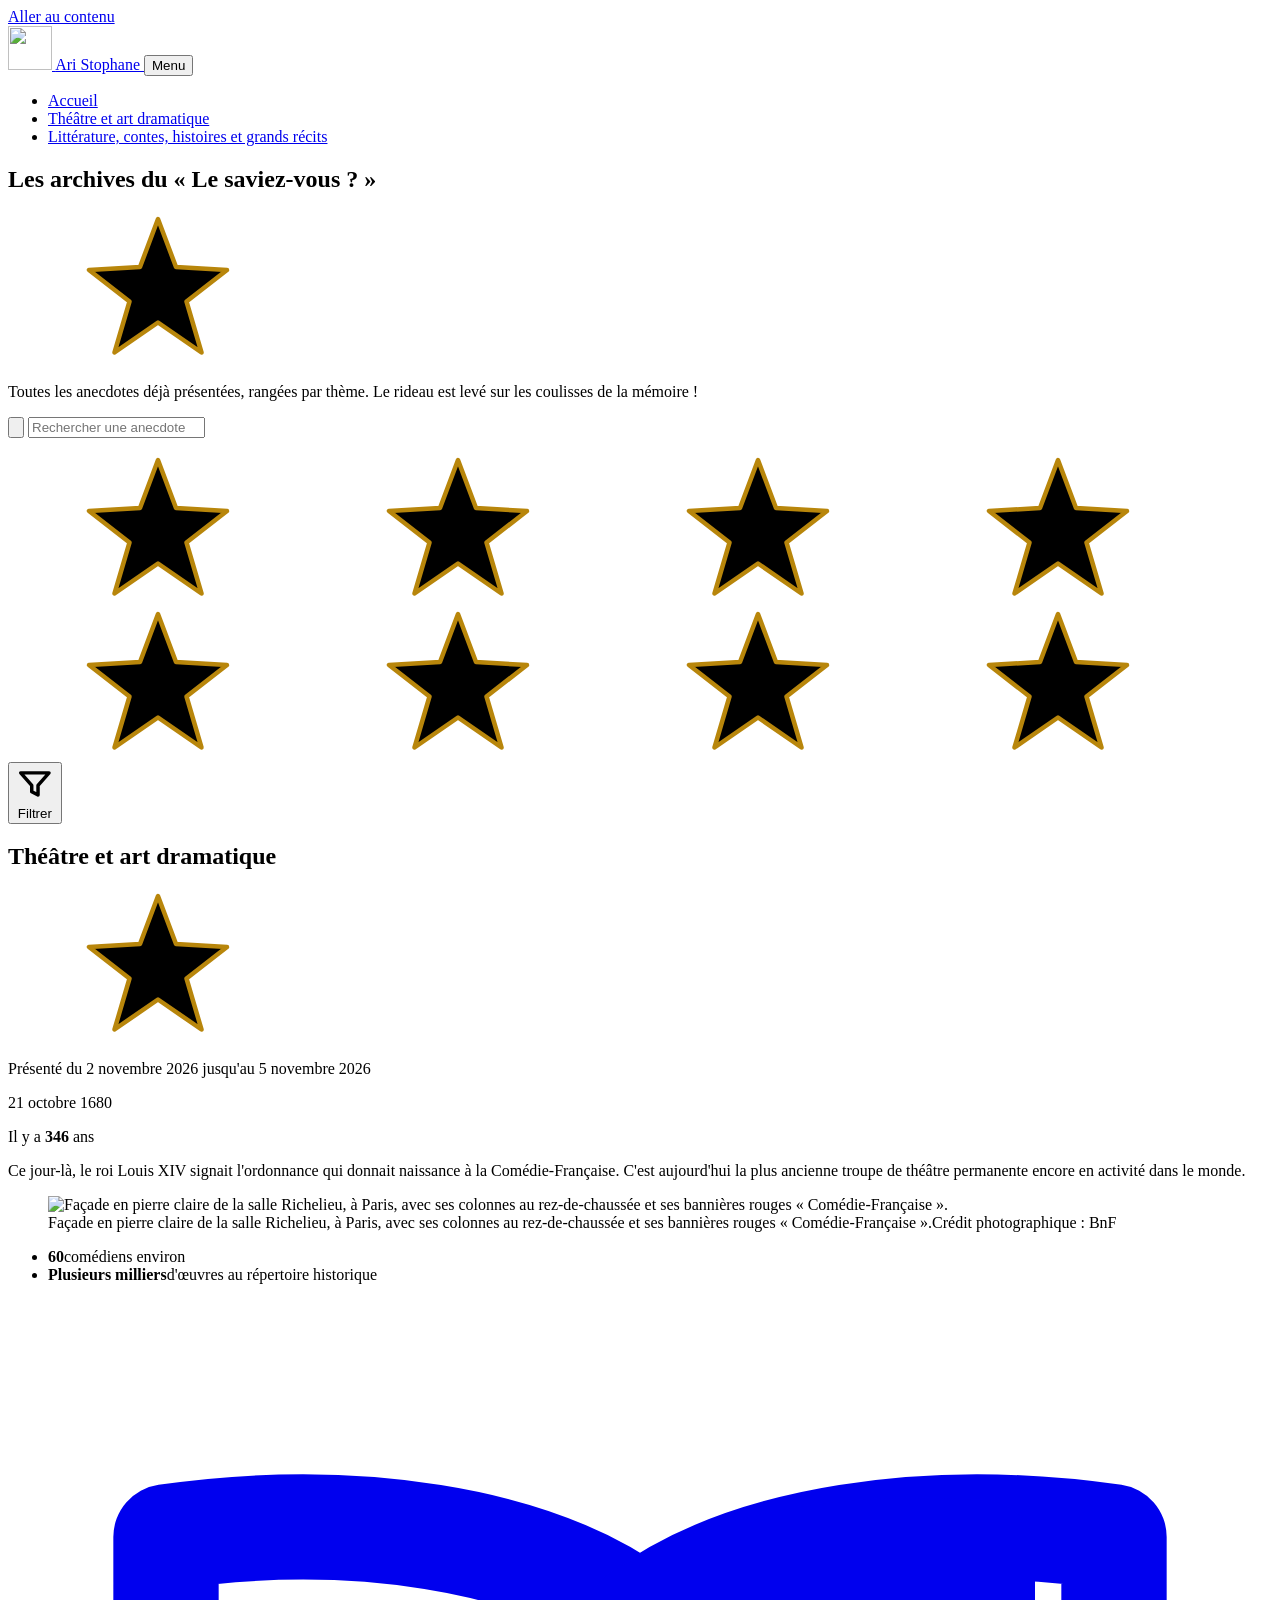
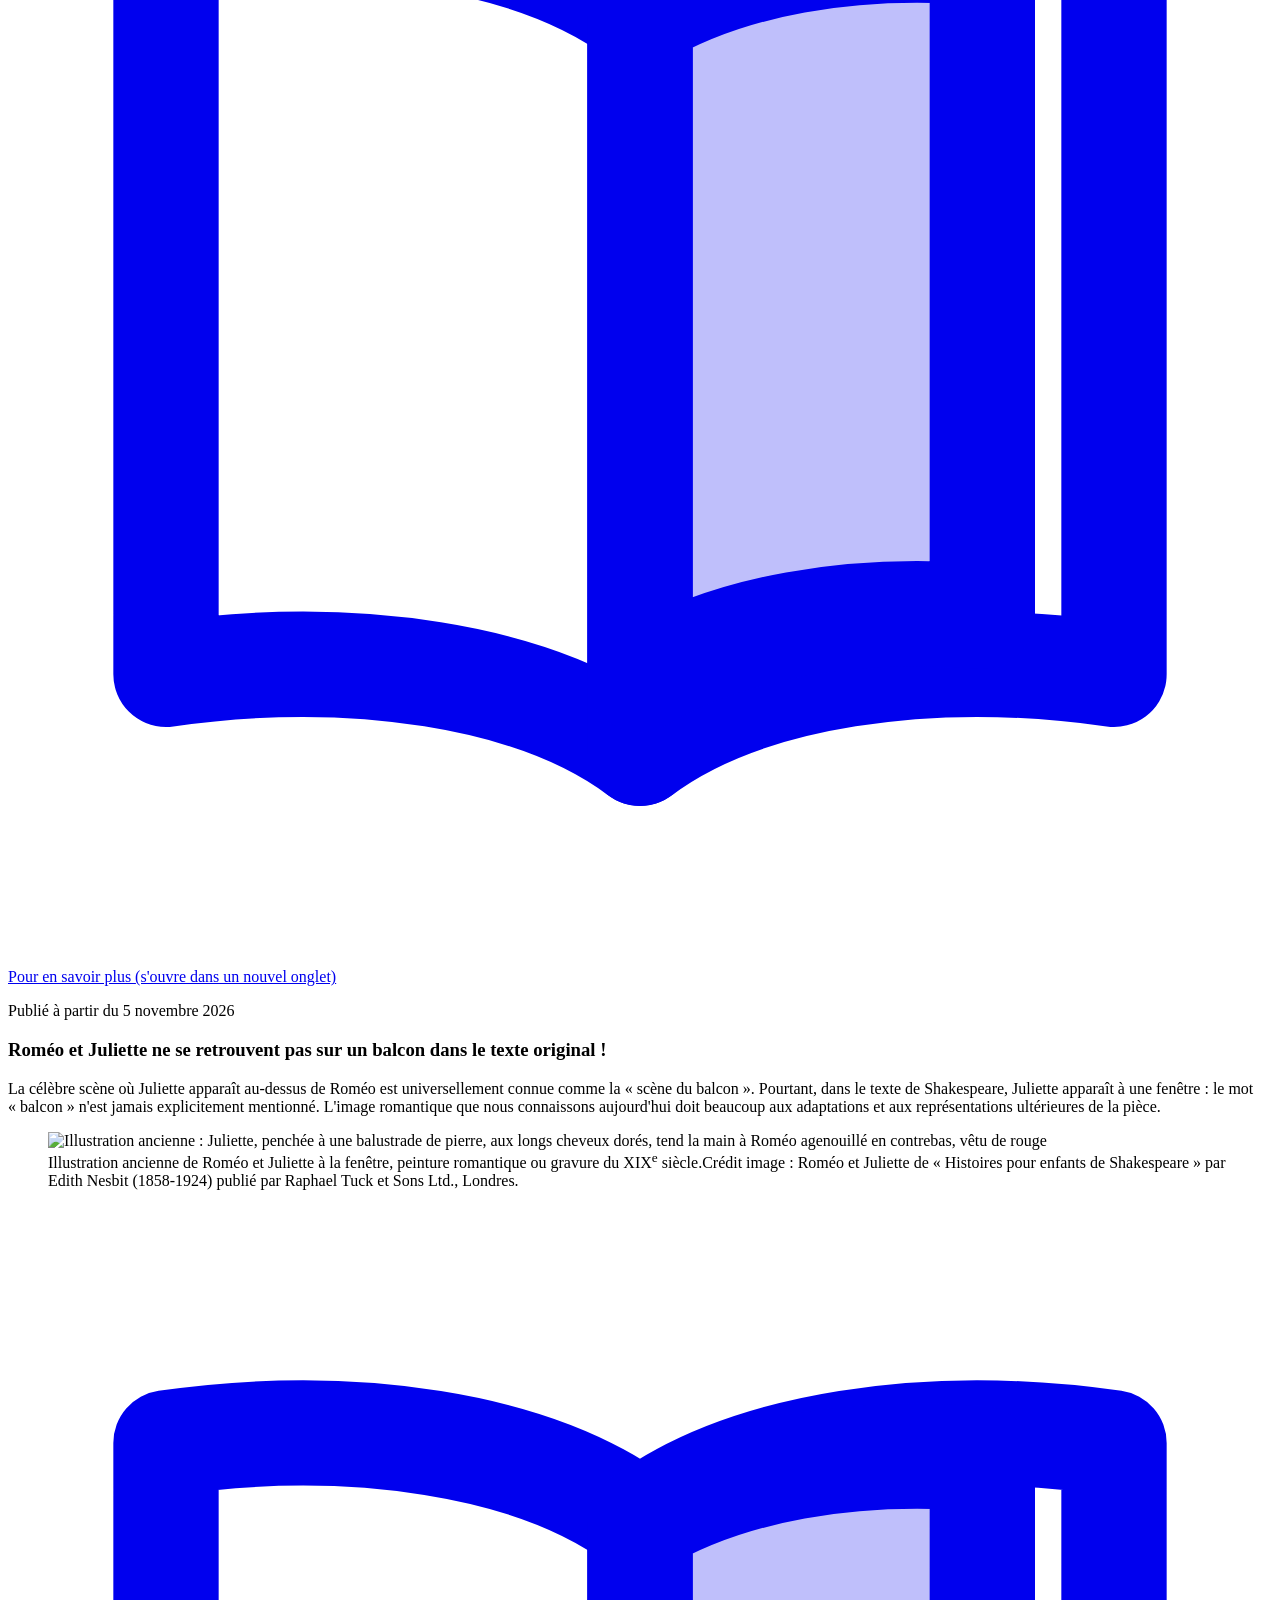
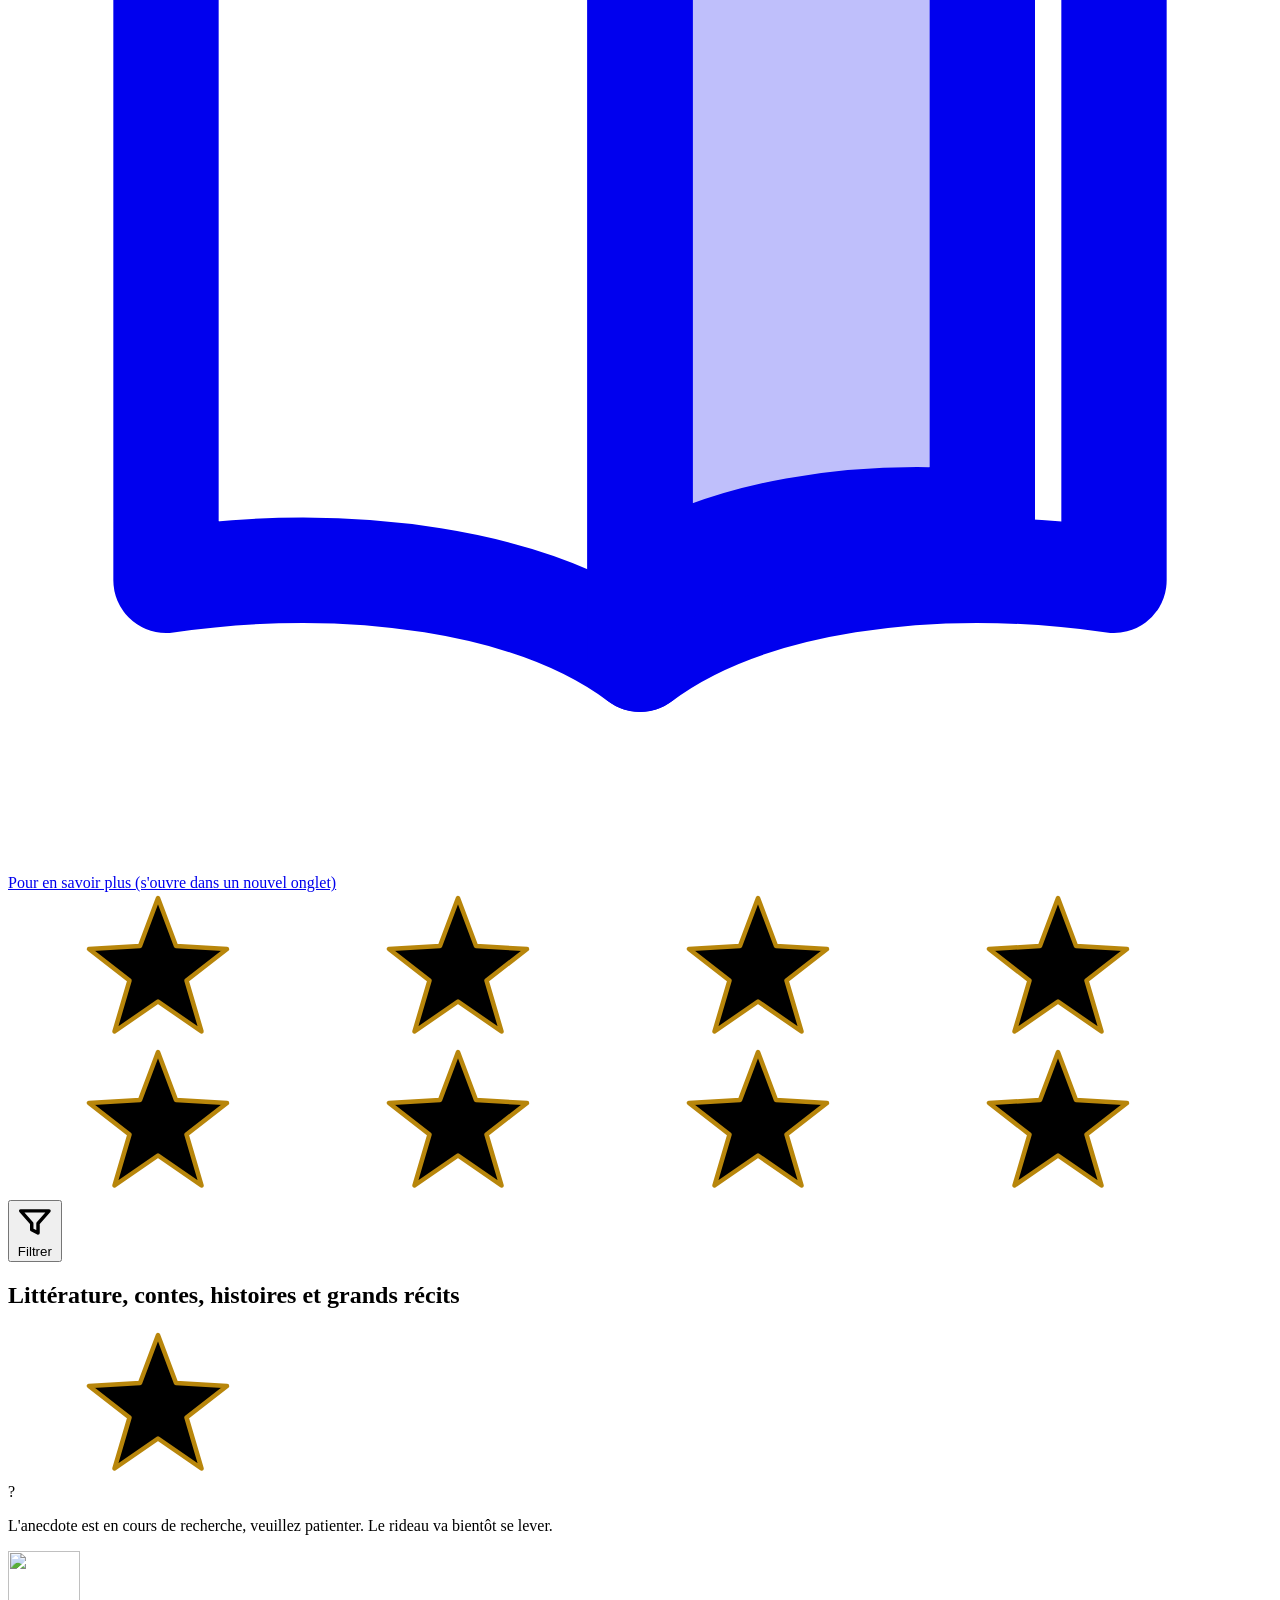
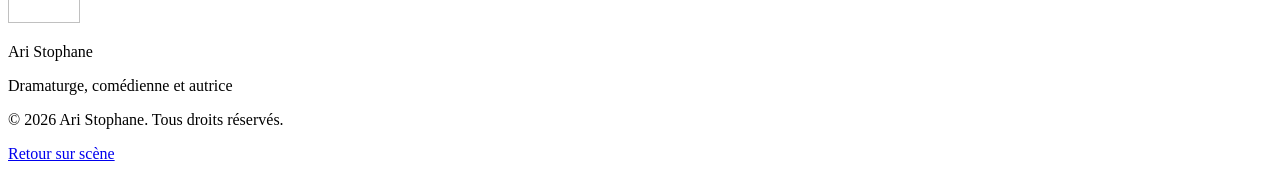
==== archive.html @ 0faa9185 "Add files via upload" ====
<!DOCTYPE html>
<html lang="fr">
<head>
  <meta charset="utf-8">
  <meta name="viewport" content="width=device-width, initial-scale=1">
  <title>Archives du « Le saviez-vous ? » · Ari Stophane</title>
  <meta name="description" content="Les archives du « Le saviez-vous ? » d'Ari Stophane : toutes les anecdotes déjà présentées sur le théâtre, l'art dramatique et la littérature.">
  <meta name="theme-color" content="#1a0a25">
  <link rel="icon" type="image/png" href="images/favicon.png">
  <link rel="preconnect" href="https://fonts.googleapis.com">
  <link rel="preconnect" href="https://fonts.gstatic.com" crossorigin>
  <link href="https://fonts.googleapis.com/css2?family=Lora:ital,wght@0,400;0,600;0,700;1,400&family=Rye&family=Alex+Brush&display=swap" rel="stylesheet">
  <link rel="stylesheet" href="style.css?v=20">
  <script src="script.js?v=20" defer></script>
  <script src="archive.js?v=20" defer></script>
  
</head>
<body class="page-archive">

  <!-- Icônes réutilisables : masques de théâtre, étoile, ampoule -->
  <svg width="0" height="0" style="position:absolute" aria-hidden="true" focusable="false">
    <symbol id="m-comedie" viewBox="0 0 100 120">
      <path d="M8 14 Q50 -2 92 14 Q98 62 76 92 Q62 112 50 114 Q38 112 24 92 Q2 62 8 14Z" fill="currentColor" stroke="var(--contour, #2b1236)" stroke-width="4" stroke-linejoin="round"/>
      <path d="M21 44 Q33 30 45 44" fill="none" stroke="var(--trait, #fff)" stroke-width="6" stroke-linecap="round"/>
      <path d="M55 44 Q67 30 79 44" fill="none" stroke="var(--trait, #fff)" stroke-width="6" stroke-linecap="round"/>
      <path d="M22 68 Q50 106 78 68 Q50 76 22 68Z" fill="var(--trait, #fff)" stroke="var(--contour, #2b1236)" stroke-width="2.5" stroke-linejoin="round"/>
    </symbol>
    <symbol id="m-tragedie" viewBox="0 0 100 120">
      <path d="M8 14 Q50 -2 92 14 Q98 62 76 92 Q62 112 50 114 Q38 112 24 92 Q2 62 8 14Z" fill="currentColor" stroke="var(--contour, #2b1236)" stroke-width="4" stroke-linejoin="round"/>
      <path d="M20 47 L45 36" fill="none" stroke="var(--trait, #fff)" stroke-width="6" stroke-linecap="round"/>
      <path d="M55 36 L80 47" fill="none" stroke="var(--trait, #fff)" stroke-width="6" stroke-linecap="round"/>
      <circle cx="35" cy="52" r="4.5" fill="var(--trait, #fff)"/>
      <circle cx="65" cy="52" r="4.5" fill="var(--trait, #fff)"/>
      <path d="M28 94 Q50 66 72 94" fill="none" stroke="var(--trait, #fff)" stroke-width="6" stroke-linecap="round"/>
    </symbol>
    <symbol id="etoile" viewBox="0 0 100 100">
      <path d="M50 4 L62 36 L96 38 L69 59 L79 93 L50 73 L21 93 L31 59 L4 38 L38 36Z" fill="currentColor" stroke="#b8860b" stroke-width="3" stroke-linejoin="round"/>
    </symbol>
  </svg>

  <a class="lien-evitement" href="#archive-haut">Aller au contenu</a>

  <!-- ============ NAVIGATION ============ -->
  <header class="nav" id="haut">
    <a class="marque" href="index.html" aria-label="Ari Stophane, retour à l'accueil">
      <img src="images/logo-144.webp" width="44" height="44" alt="">
      <span>Ari Stophane</span>
    </a>
    <button class="menu-bouton" type="button" aria-expanded="false" aria-controls="menu">Menu</button>
    <nav id="menu" aria-label="Navigation principale">
      <ul>
        <li style="--i:0"><a href="index.html">Accueil</a></li>
        <li style="--i:1"><a href="#theatre">Théâtre et art dramatique</a></li>
        <li style="--i:2"><a href="#litterature">Littérature, contes, histoires et grands récits</a></li>
      </ul>
    </nav>
  </header>

  <main>
    <section class="acte acte-jeux-haut" id="archive-haut" aria-labelledby="t-archive">
      <div class="acte-contenu">
        <h1 class="titre-acte" id="t-archive">Les archives du «&nbsp;Le saviez-vous&nbsp;?&nbsp;»</h1>
        <div class="filet" aria-hidden="true"><svg><use href="#etoile"/></svg></div>
        <p class="sous-titre-acte">Toutes les anecdotes déjà présentées, rangées par thème. Le rideau est levé sur les coulisses de la mémoire !</p>
        <form class="archive-recherche" role="search">
          <button class="recherche-bouton" type="submit" aria-label="Lancer la recherche"><svg class="recherche-loupe" viewBox="0 0 24 24" fill="none" stroke="currentColor" stroke-width="2.4" stroke-linecap="round" aria-hidden="true"><circle cx="10.5" cy="10.5" r="6.5"/><path d="M15.5 15.5L21 21"/></svg></button>
          <input id="recherche" type="search" aria-label="Rechercher une anecdote par mots-clés" placeholder="Rechercher une anecdote (ex. : Shakespeare, Louis XIV…)" autocomplete="off" enterkeyhint="search">
        </form>
        <div class="archive-retour-zone" hidden><button class="archive-retour" id="archive-retour" type="button" hidden><svg viewBox="0 0 24 24" fill="none" stroke="currentColor" stroke-width="2.6" stroke-linecap="round" stroke-linejoin="round" aria-hidden="true"><path d="M10 5l-7 7 7 7M3 12h18"/></svg> Retour</button></div>
        <p class="archive-compte" id="archive-compte" aria-live="polite"></p>
      </div>
    </section>
    <section data-filtrable="filtre-theatre" class="acte acte-avis-neuf avis-saviez" id="theatre" aria-labelledby="t-theatre">
      <div class="avis-neuf-faisceaux" aria-hidden="true"><span></span><span></span></div>
      <div class="avis-neuf-pluie" aria-hidden="true"><svg style="--x:35%;--d:2.3s;--t:7.0s;--s:27px"><use href="#etoile"/></svg><svg style="--x:17%;--d:2.0s;--t:9.8s;--s:23px"><use href="#etoile"/></svg><svg style="--x:33%;--d:1.0s;--t:8.5s;--s:22px"><use href="#etoile"/></svg><svg style="--x:3%;--d:6.0s;--t:6.1s;--s:21px"><use href="#etoile"/></svg><svg style="--x:25%;--d:5.5s;--t:6.8s;--s:27px"><use href="#etoile"/></svg><svg style="--x:52%;--d:1.3s;--t:7.3s;--s:15px"><use href="#etoile"/></svg><svg style="--x:73%;--d:5.5s;--t:8.1s;--s:17px"><use href="#etoile"/></svg><svg style="--x:31%;--d:1.3s;--t:6.3s;--s:17px"><use href="#etoile"/></svg></div>
      <div class="acte-contenu avis-neuf-contenu saviez-scene" data-apparait>
        <button class="filtre-ouvrir" type="button" data-ouvre="filtre-theatre" aria-haspopup="dialog"><svg class="icone-bouton icone-filtre" viewBox="0 0 24 24" fill="none" stroke="currentColor" stroke-width="2.2" stroke-linecap="round" stroke-linejoin="round" aria-hidden="true"><path d="M3 5h18l-7 8v6l-4-2v-4z"/></svg> Filtrer <span class="filtre-compte" hidden></span></button>
        <h2 class="titre-acte" id="t-theatre">Théâtre et art dramatique</h2>
        <div class="filet" aria-hidden="true"><svg><use href="#etoile"/></svg></div>
        <div class="saviez-rideau" data-anecdote data-type="theatre" data-categorie="comedie-francaise" data-debut="2026-11-02" data-fin="2026-11-05" data-mots="comédie-française louis xiv ordonnance 1680 troupe permanente salle richelieu histoire fondation comédiens répertoire paris">
          <div class="saviez-pan saviez-pan-g" aria-hidden="true"></div>
          <div class="saviez-pan saviez-pan-d" aria-hidden="true"></div>
          <article class="saviez-carte">
            <p class="saviez-mention">Présenté du 2 novembre 2026 jusqu'au 5 novembre 2026</p>
            <p class="saviez-date">21 octobre 1680</p>
            <p class="saviez-compteur">Il y a <strong data-annees-depuis="1680-10-21">346</strong> ans</p>
            <p>Ce jour-là, le roi Louis XIV signait l'ordonnance qui donnait naissance à la Comédie-Française. C'est aujourd'hui la plus ancienne troupe de théâtre permanente encore en activité dans le monde.</p>
            <figure class="saviez-photo">
              <div class="saviez-photo-cadre"><img loading="lazy" decoding="async" src="images/salle-richelieu.webp" width="720" height="720" alt="Façade en pierre claire de la salle Richelieu, à Paris, avec ses colonnes au rez-de-chaussée et ses bannières rouges «&nbsp;Comédie-Française&nbsp;»."></div>
              <figcaption><span class="saviez-legende">Façade en pierre claire de la salle Richelieu, à Paris, avec ses colonnes au rez-de-chaussée et ses bannières rouges «&nbsp;Comédie-Française&nbsp;».</span><span class="saviez-credit">Crédit photographique&nbsp;: BnF</span></figcaption>
            </figure>
            <ul class="saviez-chiffres">
              <li><strong data-compte="60">60</strong><span>comédiens environ</span></li>
              <li><strong>Plusieurs milliers</strong><span>d'œuvres au répertoire historique</span></li>
            </ul>
          
            <div class="saviez-pied"><a class="bouton bouton-encre" href="https://www.comedie-francaise.fr/histoire-de-la-comedie-francaise/" target="_blank" rel="noopener noreferrer"><svg class="icone-bouton icone-livre" viewBox="0 0 24 24" fill="none" stroke="currentColor" stroke-width="2" stroke-linecap="round" stroke-linejoin="round" aria-hidden="true"><path d="M12 6C10 4.5 6.5 4 3 4.5v14c3.5-.5 7 0 9 1.5 2-1.5 5.5-2 9-1.5v-14C17.5 4 14 4.5 12 6z"/><path d="M12 6v14"/><path class="feuille" d="M12 6c1.7-1 4-1.4 6.5-1.2v12.6c-2.5-.2-4.8.2-6.5 1.2z" fill="currentColor" fill-opacity=".25"/></svg> Pour en savoir plus <span class="sr-only">(s'ouvre dans un nouvel onglet)</span></a></div>
          </article>
        </div>
        <div class="saviez-rideau" data-anecdote data-type="art-dramatique" data-categorie="shakespeare" data-debut="2026-11-05" data-fin="" data-mots="shakespeare roméo juliette balcon fenêtre scène du balcon tragédie amour vérone adaptations edith nesbit">
          <div class="saviez-pan saviez-pan-g" aria-hidden="true"></div>
          <div class="saviez-pan saviez-pan-d" aria-hidden="true"></div>
          <article class="saviez-carte">
            <p class="saviez-mention">Publié à partir du 5 novembre 2026</p>
            <h3 class="saviez-sujet">Roméo et Juliette ne se retrouvent pas sur un balcon dans le texte original&nbsp;!</h3>
            <p>La célèbre scène où Juliette apparaît au-dessus de Roméo est universellement connue comme la «&nbsp;scène du balcon&nbsp;». Pourtant, dans le texte de Shakespeare, Juliette apparaît à une fenêtre : le mot «&nbsp;balcon&nbsp;» n'est jamais explicitement mentionné. L'image romantique que nous connaissons aujourd'hui doit beaucoup aux adaptations et aux représentations ultérieures de la pièce.</p>
            <figure class="saviez-photo saviez-photo-portrait">
              <div class="saviez-photo-cadre"><img loading="lazy" decoding="async" src="images/romeo-juliette.webp" width="640" height="916" alt="Illustration ancienne : Juliette, penchée à une balustrade de pierre, aux longs cheveux dorés, tend la main à Roméo agenouillé en contrebas, vêtu de rouge"></div>
              <figcaption><span class="saviez-legende">Illustration ancienne de Roméo et Juliette à la fenêtre, peinture romantique ou gravure du XIX<sup>e</sup> siècle.</span><span class="saviez-credit">Crédit image&nbsp;: Roméo et Juliette de «&nbsp;Histoires pour enfants de Shakespeare&nbsp;» par Edith Nesbit (1858-1924) publié par Raphael Tuck et Sons Ltd., Londres.</span></figcaption>
            </figure>
            <div class="saviez-pied"><a class="bouton bouton-encre" href="https://www.folger.edu/blogs/shakespeare-and-beyond/quiz-order-it-juliet-whats-in-a-name-speech/" target="_blank" rel="noopener noreferrer"><svg class="icone-bouton icone-livre" viewBox="0 0 24 24" fill="none" stroke="currentColor" stroke-width="2" stroke-linecap="round" stroke-linejoin="round" aria-hidden="true"><path d="M12 6C10 4.5 6.5 4 3 4.5v14c3.5-.5 7 0 9 1.5 2-1.5 5.5-2 9-1.5v-14C17.5 4 14 4.5 12 6z"/><path d="M12 6v14"/><path class="feuille" d="M12 6c1.7-1 4-1.4 6.5-1.2v12.6c-2.5-.2-4.8.2-6.5 1.2z" fill="currentColor" fill-opacity=".25"/></svg> Pour en savoir plus <span class="sr-only">(s'ouvre dans un nouvel onglet)</span></a></div>
          </article>
        </div>
        <p class="archive-vide" hidden role="status"></p>
      </div>
    </section>

    <section data-filtrable="filtre-litterature" class="acte acte-avis-neuf avis-saviez" id="litterature" aria-labelledby="t-litterature">
      <div class="avis-neuf-faisceaux" aria-hidden="true"><span></span><span></span></div>
      <div class="avis-neuf-pluie" aria-hidden="true"><svg style="--x:92%;--d:3.9s;--t:7.8s;--s:25px"><use href="#etoile"/></svg><svg style="--x:71%;--d:0.5s;--t:9.4s;--s:25px"><use href="#etoile"/></svg><svg style="--x:30%;--d:5.2s;--t:9.4s;--s:15px"><use href="#etoile"/></svg><svg style="--x:76%;--d:3.2s;--t:6.3s;--s:26px"><use href="#etoile"/></svg><svg style="--x:71%;--d:6.8s;--t:7.1s;--s:24px"><use href="#etoile"/></svg><svg style="--x:73%;--d:6.8s;--t:7.4s;--s:22px"><use href="#etoile"/></svg><svg style="--x:10%;--d:5.8s;--t:9.1s;--s:20px"><use href="#etoile"/></svg><svg style="--x:77%;--d:6.6s;--t:8.1s;--s:17px"><use href="#etoile"/></svg></div>
      <div class="acte-contenu avis-neuf-contenu saviez-scene" data-apparait>
        <button class="filtre-ouvrir" type="button" data-ouvre="filtre-litterature" aria-haspopup="dialog"><svg class="icone-bouton icone-filtre" viewBox="0 0 24 24" fill="none" stroke="currentColor" stroke-width="2.2" stroke-linecap="round" stroke-linejoin="round" aria-hidden="true"><path d="M3 5h18l-7 8v6l-4-2v-4z"/></svg> Filtrer <span class="filtre-compte" hidden></span></button>
        <h2 class="titre-acte" id="t-litterature">Littérature, contes, histoires et grands récits</h2>
        <div class="filet" aria-hidden="true"><svg><use href="#etoile"/></svg></div>
        <div class="saviez-rideau" data-attente>
          <div class="saviez-pan saviez-pan-g" aria-hidden="true"></div>
          <div class="saviez-pan saviez-pan-d" aria-hidden="true"></div>
          <article class="saviez-carte attente-carte">
            <span class="saviez-ampoule" aria-hidden="true">?</span>
            <p class="attente-texte">L'anecdote est en cours de recherche, veuillez patienter. Le rideau va bientôt se lever.</p>
            <p class="attente-points" aria-hidden="true"><span></span><span></span><span></span></p>
          </article>
        </div>
        <p class="archive-vide" hidden role="status"></p>
      </div>
    </section>

  </main>

  <dialog class="filtre-dialog" id="filtre-theatre" aria-labelledby="t-filtre-theatre">
    <div class="lecteur-tete">
      <div><p class="lecteur-meta">Filtrer les anecdotes</p><h3 id="t-filtre-theatre" class="lecteur-titre">Théâtre et art dramatique</h3></div>
      <button class="lecteur-fermer" type="button" data-fermer aria-label="Fermer les filtres"><svg viewBox="0 0 24 24" aria-hidden="true"><path d="M5 5 L19 19 M19 5 L5 19" stroke="currentColor" stroke-width="3" stroke-linecap="round"/></svg></button>
    </div>
    <div class="lecteur-corps filtre-corps">
      <fieldset class="filtre-groupe"><legend>Type</legend><div class="filtre-puces"><label class="filtre-puce"><input type="checkbox" name="type" value="theatre"><span>Théâtre</span></label><label class="filtre-puce"><input type="checkbox" name="type" value="art-dramatique"><span>Art dramatique</span></label></div></fieldset>
      <fieldset class="filtre-groupe"><legend>Date de publication</legend>
        <div class="filtre-dates">
          <label>Date de début<input type="date" name="debut"></label>
          <label>Date de fin<input type="date" name="fin"></label>
        </div>
        <p class="filtre-aide">Renseignez la date de début, la date de fin, ou les deux : les anecdotes publiées pendant cette période s'affichent.</p>
      </fieldset>
      <fieldset class="filtre-groupe"><legend>Catégorie</legend><div class="filtre-puces"><label class="filtre-puce"><input type="checkbox" name="cat" value="comedie-francaise"><span>Comédie-Française</span></label><label class="filtre-puce"><input type="checkbox" name="cat" value="shakespeare"><span>Shakespeare</span></label></div></fieldset>
      <fieldset class="filtre-groupe"><legend>Afficher les anecdotes qui correspondent à</legend>
        <div class="filtre-puces">
          <label class="filtre-puce"><input type="radio" name="mode-theatre" value="un" checked><span>Au moins un de mes choix</span></label>
          <label class="filtre-puce"><input type="radio" name="mode-theatre" value="tous"><span>Tous mes choix</span></label>
        </div>
        <p class="filtre-aide">Vous n'avez pas besoin de tout remplir : une seule catégorie suffit.</p>
      </fieldset>
    </div>
    <div class="filtre-pied">
      <button class="bouton bouton-contour-encre" type="button" data-reinit>Réinitialiser</button>
      <button class="bouton bouton-encre" type="button" data-fermer>Voir les anecdotes</button>
    </div>
  </dialog>

  <dialog class="filtre-dialog" id="filtre-litterature" aria-labelledby="t-filtre-litterature">
    <div class="lecteur-tete">
      <div><p class="lecteur-meta">Filtrer les anecdotes</p><h3 id="t-filtre-litterature" class="lecteur-titre">Littérature, contes, histoires et grands récits</h3></div>
      <button class="lecteur-fermer" type="button" data-fermer aria-label="Fermer les filtres"><svg viewBox="0 0 24 24" aria-hidden="true"><path d="M5 5 L19 19 M19 5 L5 19" stroke="currentColor" stroke-width="3" stroke-linecap="round"/></svg></button>
    </div>
    <div class="lecteur-corps filtre-corps">
      <fieldset class="filtre-groupe"><legend>Genre</legend><div class="filtre-puces"><label class="filtre-puce"><input type="checkbox" name="type" value="litterature"><span>Littérature</span></label><label class="filtre-puce"><input type="checkbox" name="type" value="contes"><span>Contes</span></label><label class="filtre-puce"><input type="checkbox" name="type" value="histoires"><span>Histoires</span></label><label class="filtre-puce"><input type="checkbox" name="type" value="grands-recits"><span>Grands récits</span></label></div></fieldset>
      <fieldset class="filtre-groupe"><legend>Date de publication</legend>
        <div class="filtre-dates">
          <label>Date de début<input type="date" name="debut"></label>
          <label>Date de fin<input type="date" name="fin"></label>
        </div>
        <p class="filtre-aide">Renseignez la date de début, la date de fin, ou les deux : les anecdotes publiées pendant cette période s'affichent.</p>
      </fieldset>
      <fieldset class="filtre-groupe"><legend>Catégorie</legend><p class="filtre-attente">En attente d'anecdotes.</p></fieldset>
      <fieldset class="filtre-groupe"><legend>Afficher les anecdotes qui correspondent à</legend>
        <div class="filtre-puces">
          <label class="filtre-puce"><input type="radio" name="mode-litterature" value="un" checked><span>Au moins un de mes choix</span></label>
          <label class="filtre-puce"><input type="radio" name="mode-litterature" value="tous"><span>Tous mes choix</span></label>
        </div>
        <p class="filtre-aide">Vous n'avez pas besoin de tout remplir : une seule catégorie suffit.</p>
      </fieldset>
    </div>
    <div class="filtre-pied">
      <button class="bouton bouton-contour-encre" type="button" data-reinit>Réinitialiser</button>
      <button class="bouton bouton-encre" type="button" data-fermer>Voir les anecdotes</button>
    </div>
  </dialog>

  <footer class="pied">
    <img loading="lazy" decoding="async" src="images/logo-144.webp" width="72" height="72" alt="">
    <p class="pied-nom">Ari Stophane</p>
    <p>Dramaturge, comédienne et autrice</p>
    <p class="pied-fin">© <span id="annee">2026</span> Ari Stophane. Tous droits réservés.</p>
    <a class="pied-haut" href="#haut">Retour sur scène</a>
  </footer>

</body>
</html>
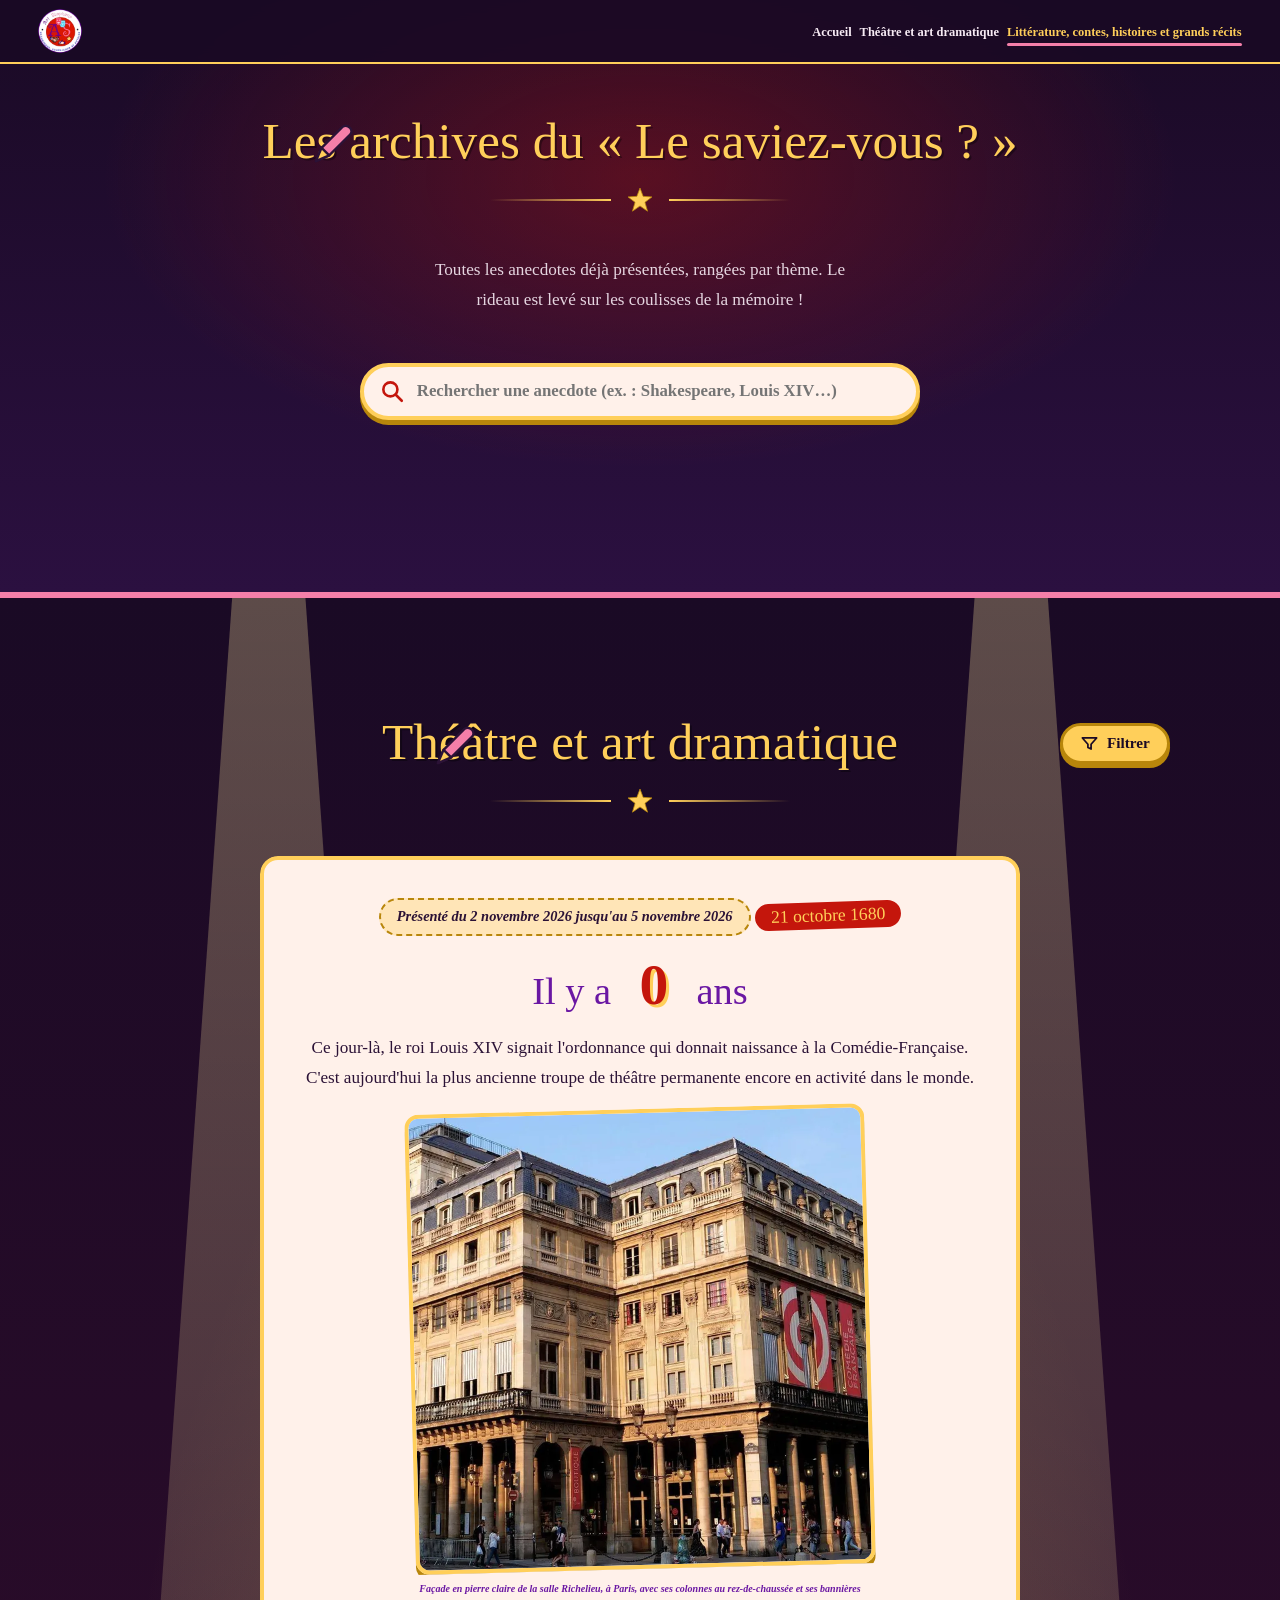
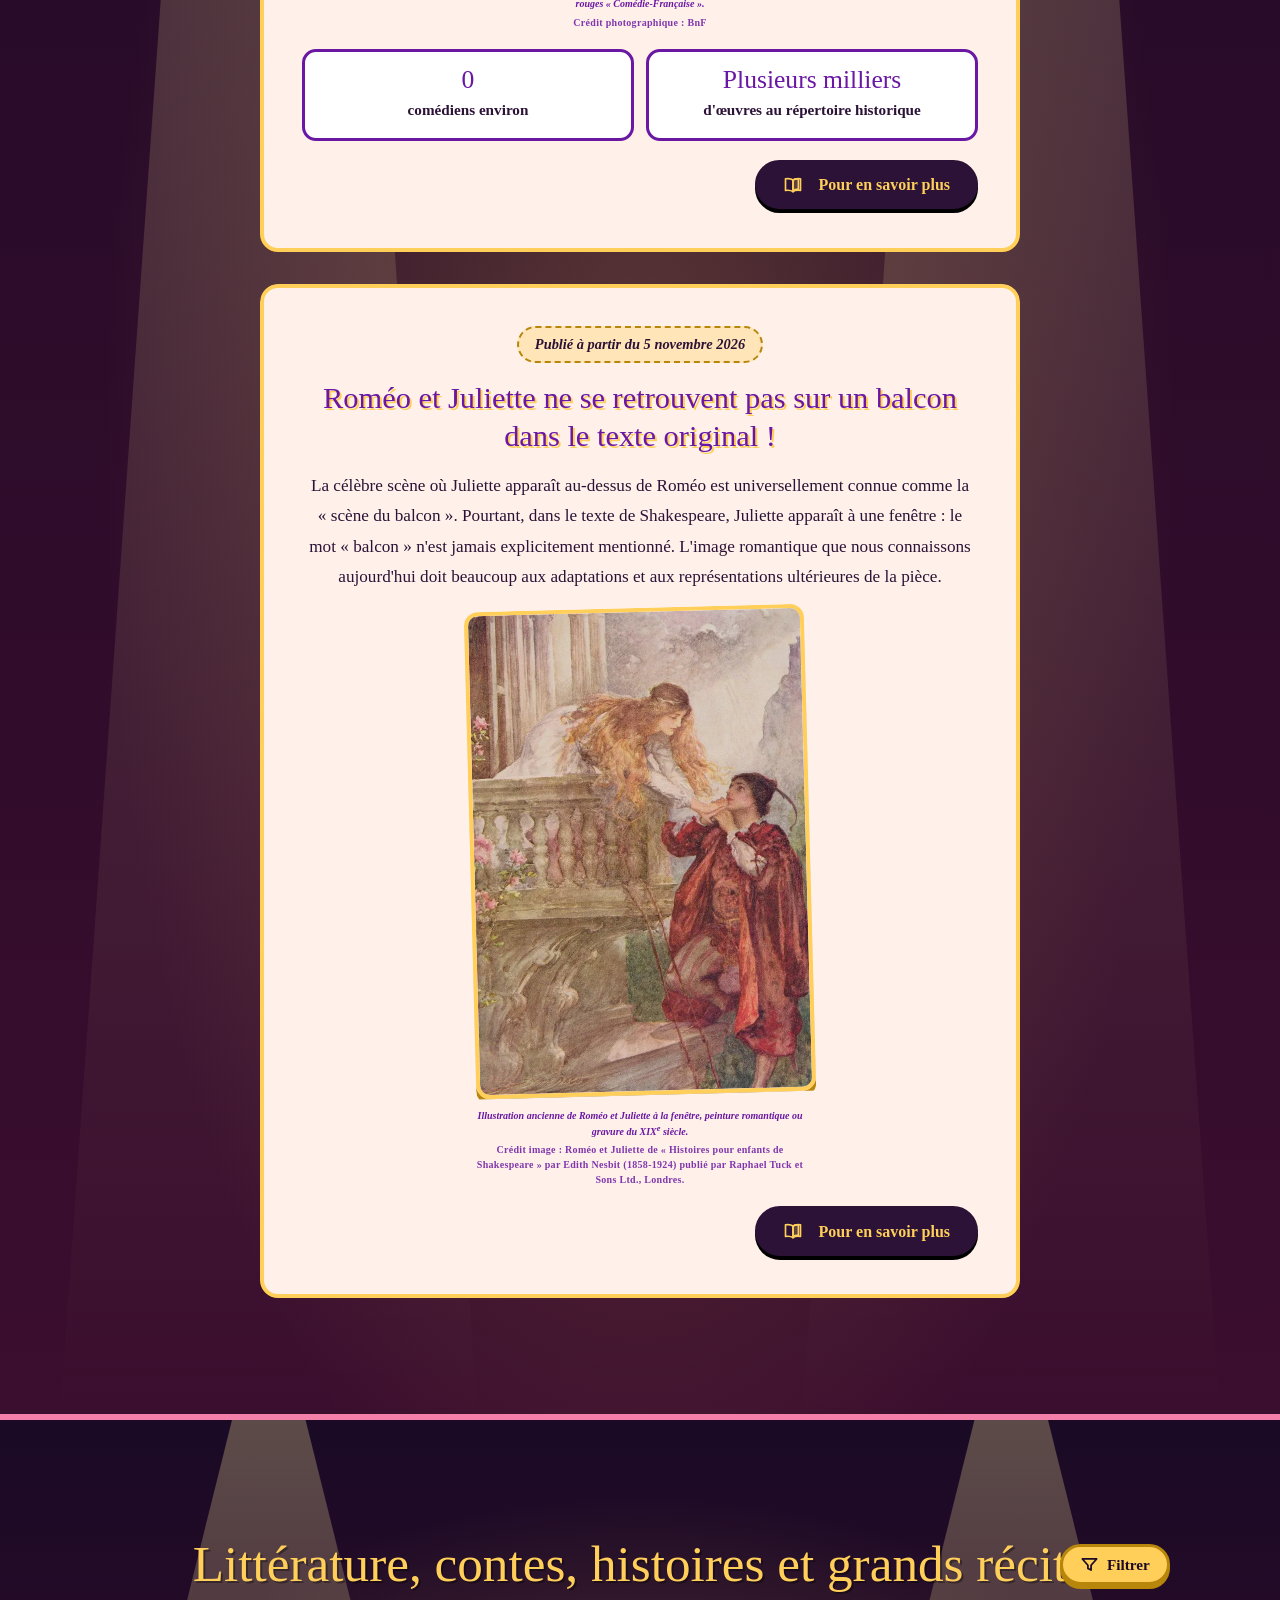
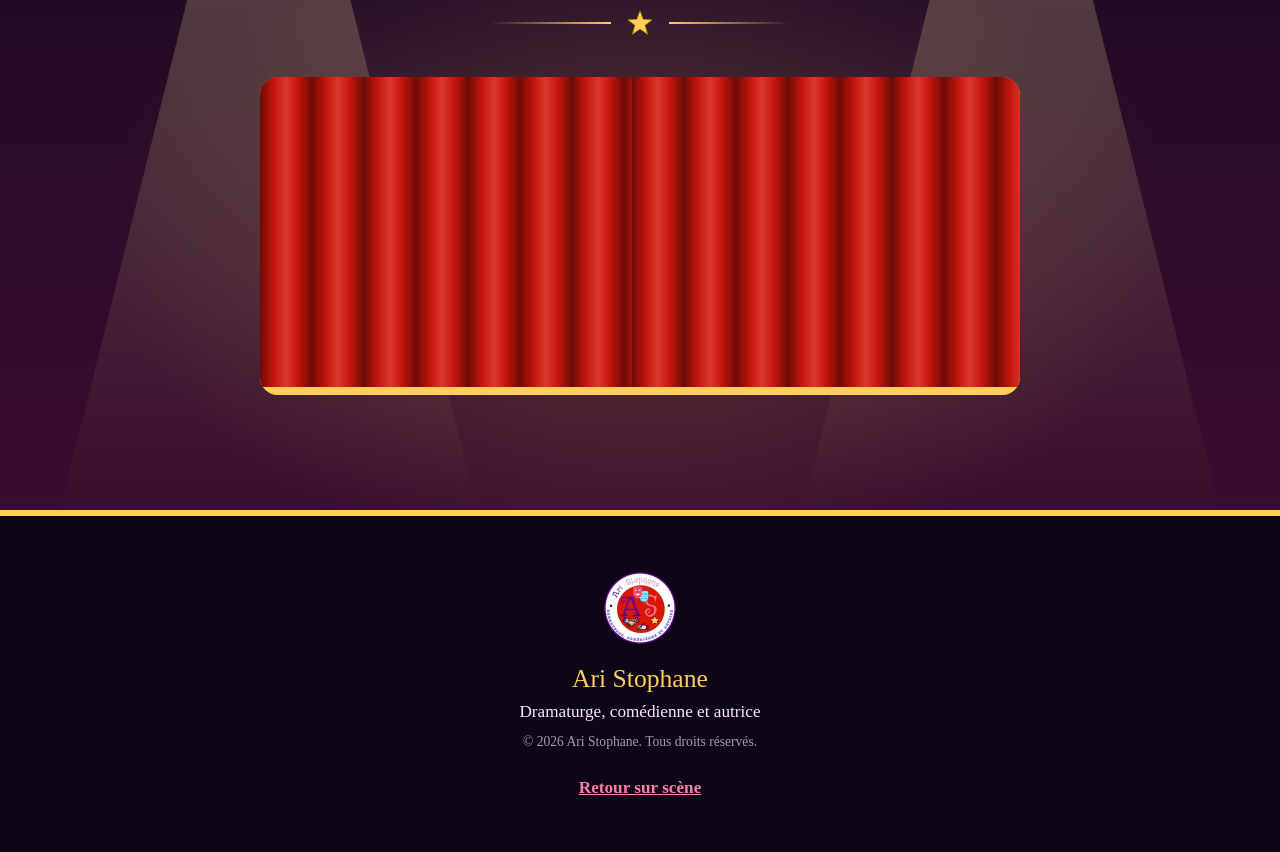
==== commit bcdb3348: "Update archive.html" ====
--- a/archive.html
+++ b/archive.html
@@ -10,9 +10,9 @@
   <link rel="preconnect" href="https://fonts.googleapis.com">
   <link rel="preconnect" href="https://fonts.gstatic.com" crossorigin>
   <link href="https://fonts.googleapis.com/css2?family=Lora:ital,wght@0,400;0,600;0,700;1,400&family=Rye&family=Alex+Brush&display=swap" rel="stylesheet">
-  <link rel="stylesheet" href="style.css?v=20">
-  <script src="script.js?v=20" defer></script>
-  <script src="archive.js?v=20" defer></script>
+  <link rel="stylesheet" href="CSS/style.css?v=20">
+  <script src="JS/script.js?v=20" defer></script>
+  <script src="JS/archive.js?v=20" defer></script>
   
 </head>
 <body class="page-archive">
--- a/CSS/style.css
+++ b/CSS/style.css
@@ -0,0 +1,1831 @@
+/* =====================================================
+   Ari Stophane : feuille de style
+   Palette tirée du logo : velours rouge, violet, rose, bleu, or
+   ===================================================== */
+
+:root {
+  --nuit: #1a0a25;
+  --nuit-2: #2b1040;
+  --velours: #c4160c;
+  --velours-fonce: #6d0a05;
+  --violet: #6a17a3;
+  --rose: #f47fa9;
+  --bleu: #8fe3ff;
+  --or: #ffcf5a;
+  --or-fonce: #b8860b;
+  --papier: #fff1ea;
+  --encre: #2b1236;
+  --texte-clair: #f7ebf4;
+
+  --titre: 'Rye', 'Georgia', serif;
+  --texte: 'Lora', 'Georgia', serif;
+  --calligraphie: 'Alex Brush', 'Lora', cursive;
+  --hauteur-nav: 64px;
+}
+
+*, *::before, *::after { box-sizing: border-box; }
+
+html { scroll-behavior: smooth; scroll-padding-top: calc(var(--hauteur-nav) + 8px); }
+html.lecture { overflow: hidden; }
+
+body {
+  margin: 0;
+  background: var(--nuit);
+  color: var(--texte-clair);
+  font-family: var(--texte);
+  font-size: 1.075rem;
+  line-height: 1.75;
+  -webkit-font-smoothing: antialiased;
+}
+
+img { max-width: 100%; height: auto; }
+h1, h2, h3 { font-weight: 400; margin: 0; }
+p { margin: 0 0 1.1em; }
+ul, ol { margin: 0; padding: 0; list-style: none; }
+
+:focus-visible { outline: 3px solid var(--bleu); outline-offset: 3px; border-radius: 4px; }
+
+.sr-only {
+  position: absolute; width: 1px; height: 1px; margin: -1px; padding: 0;
+  overflow: hidden; clip: rect(0 0 0 0); white-space: nowrap; border: 0;
+}
+
+.lien-evitement {
+  position: fixed; left: 1rem; top: -4rem; z-index: 500;
+  background: var(--or); color: var(--nuit); padding: .6rem 1rem; border-radius: 6px;
+  font-weight: 700; text-decoration: none; transition: top .2s;
+}
+.lien-evitement:focus { top: 1rem; }
+
+/* ---------- Boutons ---------- */
+.bouton {
+  display: inline-flex; align-items: center; justify-content: center; gap: .6rem;
+  padding: .8rem 1.6rem;
+  font: 700 1rem/1.2 var(--texte);
+  color: var(--nuit); background: var(--or);
+  border: 2px solid var(--or); border-radius: 999px;
+  box-shadow: 0 4px 0 var(--or-fonce);
+  text-decoration: none; cursor: pointer;
+  transition: transform .15s, box-shadow .15s, background .2s, color .2s;
+}
+.bouton:hover { transform: translateY(-2px); box-shadow: 0 6px 0 var(--or-fonce); }
+.bouton:active { transform: translateY(3px); box-shadow: 0 1px 0 var(--or-fonce); }
+.bouton-contour { background: transparent; color: var(--or); box-shadow: none; }
+.bouton-contour:hover { background: var(--or); color: var(--nuit); box-shadow: none; }
+.bouton-encre { background: var(--encre); border-color: var(--encre); color: var(--or); box-shadow: 0 4px 0 #000; }
+.bouton-encre:hover { box-shadow: 0 6px 0 #000; }
+
+/* ---------- Navigation ---------- */
+.nav {
+  position: fixed; inset: 0 0 auto 0; z-index: 100;
+  height: var(--hauteur-nav);
+  display: flex; align-items: center; justify-content: space-between;
+  padding: 0 clamp(1rem, 3vw, 2.5rem);
+  background: rgba(26, 10, 37, .88);
+  -webkit-backdrop-filter: blur(10px); backdrop-filter: blur(10px);
+  border-bottom: 2px solid var(--or);
+}
+.marque { display: flex; align-items: center; gap: .7rem; color: var(--or); text-decoration: none; font: 400 1.25rem var(--titre); }
+.marque img { border-radius: 50%; transition: transform .6s cubic-bezier(.3, 1.6, .5, 1); }
+.marque:hover img { transform: rotate(360deg) scale(1.08); }
+
+.nav ul { display: flex; gap: clamp(.8rem, 2vw, 1.8rem); }
+.nav a { color: var(--texte-clair); text-decoration: none; font-weight: 600; font-size: .98rem; position: relative; padding: .3rem 0; }
+.nav ul a::after {
+  content: ""; position: absolute; left: 0; right: 0; bottom: -2px; height: 3px; border-radius: 3px;
+  background: var(--rose); transform: scaleX(0); transform-origin: left; transition: transform .3s;
+}
+.nav ul a:hover::after, .nav ul a.actif::after { transform: scaleX(1); }
+.nav ul a.actif { color: var(--or); }
+
+.menu-bouton {
+  display: none; font: 700 .95rem var(--texte); color: var(--or);
+  background: transparent; border: 2px solid var(--or); border-radius: 999px; padding: .4rem 1rem; cursor: pointer;
+}
+
+/* =====================================================
+   SCÈNE D'ACCUEIL
+   ===================================================== */
+.scene {
+  position: relative; isolation: isolate; overflow: hidden;
+  min-height: 100vh; min-height: 100svh;
+  display: grid; place-items: center;
+  padding: calc(var(--hauteur-nav) + 96px) 1.25rem clamp(150px, 22vh, 210px);
+  background: var(--nuit);
+  --mx: 50%; --my: 42%;
+}
+
+/* Projecteur : cône lumineux qui suit la souris (voir script.js) */
+.projecteur {
+  position: absolute; inset: 0; z-index: 1; pointer-events: none;
+  background:
+    radial-gradient(circle 340px at var(--mx) var(--my), rgba(255, 233, 180, .30), rgba(255, 233, 180, .10) 55%, transparent 100%),
+    radial-gradient(circle 620px at var(--mx) var(--my), transparent 0, rgba(10, 3, 16, .55) 100%);
+}
+.lumiere {
+  position: absolute; inset: 0; z-index: 4; pointer-events: none; mix-blend-mode: soft-light;
+  background: radial-gradient(circle 260px at var(--mx) var(--my), rgba(255, 240, 200, .55), transparent 100%);
+}
+
+.fond-scene {
+  position: absolute; inset: 0; z-index: 0;
+  background:
+    repeating-linear-gradient(90deg, rgba(255, 255, 255, .035) 0 34px, transparent 34px 68px),
+    linear-gradient(180deg, #120620 0%, #2b1040 52%, #3d1758 66%, #1a0a25 100%);
+}
+/* Plancher de scène en perspective : les lames convergent vers le fond */
+.plancher { position: absolute; left: 0; right: 0; bottom: 0; height: 40%; z-index: 0; overflow: hidden; perspective: 520px; perspective-origin: 50% 0; }
+.plancher-planches {
+  position: absolute; left: -70%; right: -70%; top: 0; bottom: -60%;
+  transform-origin: 50% 0; transform: rotateX(60deg);
+  background:
+    repeating-linear-gradient(0deg, rgba(0, 0, 0, .28) 0 2px, transparent 2px 170px),
+    repeating-linear-gradient(90deg, #6a3c28 0 90px, #4d2a1c 90px 94px, #7a4630 94px 184px, #4d2a1c 184px 188px);
+}
+.plancher::after { content: ""; position: absolute; inset: 0; background: linear-gradient(to bottom, #1a0a25 0%, rgba(26, 10, 37, .55) 35%, rgba(26, 10, 37, .05) 100%); }
+.flaque { position: absolute; inset: 0; z-index: 1; background: radial-gradient(ellipse 34% 62% at 50% 34%, rgba(255, 226, 160, .5), transparent 72%); mix-blend-mode: screen; }
+
+/* Projecteurs suspendus, avec leurs faisceaux qui balayent la scène */
+.faisceau {
+  position: absolute; top: 120px; width: 46%; height: 78%; z-index: 2; pointer-events: none;
+  background: linear-gradient(to bottom, rgba(255, 236, 190, .42), rgba(255, 236, 190, .09) 70%, transparent);
+  clip-path: polygon(46% 0, 54% 0, 100% 100%, 0 100%); mix-blend-mode: screen; filter: blur(5px);
+  transform-origin: 50% 0; animation: balaye 9s ease-in-out infinite alternate;
+}
+.faisceau-g { left: 2%; --r: -17deg; }
+.faisceau-d { right: 2%; --r: 17deg; animation-duration: 11s; animation-direction: alternate-reverse; }
+@keyframes balaye { from { transform: rotate(calc(var(--r) - 3.5deg)); } to { transform: rotate(calc(var(--r) + 3.5deg)); } }
+.lampe { position: absolute; top: 106px; z-index: 3; width: 54px; height: 28px; transform: translateX(-50%); border-radius: 8px 8px 14px 14px; background: linear-gradient(#3b1a52, #1a0a25); border: 2px solid var(--or); box-shadow: 0 0 22px 6px rgba(255, 236, 190, .55); }
+.lampe::after { content: ""; position: absolute; left: 8px; right: 8px; bottom: -3px; height: 8px; border-radius: 50%; background: #fff3c4; }
+.lampe-g { left: 27%; }
+.lampe-d { left: 73%; }
+
+/* Poussière dans la lumière (générée par script.js) */
+.poussiere { position: absolute; inset: 0; z-index: 2; pointer-events: none; overflow: hidden; }
+.poussiere span { position: absolute; border-radius: 50%; background: #fff3c4; opacity: 0; animation: poussiere 12s ease-in-out infinite; }
+@keyframes poussiere { 0% { opacity: 0; transform: translate(0, 20px); } 30%, 70% { opacity: .75; } 100% { opacity: 0; transform: translate(var(--dx, 14px), -60px); } }
+
+.ombre-sol { position: absolute; left: 50%; bottom: 26%; z-index: 1; width: min(38vw, 300px); height: 26px; transform: translateX(-50%); background: radial-gradient(ellipse, rgba(0, 0, 0, .6), transparent 70%); animation: ombre-balance 7s 3.4s ease-in-out infinite alternate; }
+@keyframes ombre-balance { from { transform: translateX(-62%); } to { transform: translateX(-38%); } }
+
+/* Rampe de lumière : les ampoules s'allument comme une guirlande */
+.rampe { position: absolute; left: 0; right: 0; bottom: clamp(62px, 10vh, 92px); z-index: 6; height: 16px; display: flex; justify-content: space-around; align-items: center; }
+.rampe::before { content: ""; position: absolute; left: 0; right: 0; bottom: -10px; height: 12px; background: linear-gradient(#6a3c28, #2a140c); border-top: 3px solid var(--or); }
+.rampe::after { content: ""; position: absolute; left: 0; right: 0; bottom: 6px; height: 90px; pointer-events: none; background: linear-gradient(to top, rgba(255, 207, 90, .26), transparent); }
+.rampe span {
+  position: relative; z-index: 1; width: 13px; height: 13px; border-radius: 50%;
+  background: radial-gradient(circle at 40% 35%, #fffbe6, #ffcf5a 60%, #c2571a);
+  box-shadow: 0 0 12px 4px rgba(255, 207, 90, .7);
+  animation: chenille 1.8s ease-in-out infinite; animation-delay: calc(var(--i) * -.11s);
+}
+@keyframes chenille { 0%, 100% { opacity: .5; box-shadow: 0 0 6px 2px rgba(255, 207, 90, .4); } 50% { opacity: 1; box-shadow: 0 0 16px 6px rgba(255, 207, 90, .85); } }
+.joue .rampe { animation: allume .9s 2.6s backwards; }
+.joue .faisceau, .joue .lampe { animation-name: allume-faisceau, balaye; animation-duration: 1.4s, 9s; animation-delay: 2.5s, 0s; animation-iteration-count: 1, infinite; animation-fill-mode: backwards, none; animation-direction: normal, alternate; }
+.joue .faisceau-d { animation-duration: 1.4s, 11s; animation-direction: normal, alternate-reverse; }
+.joue .lampe { animation-name: allume-faisceau; animation-duration: 1.4s; animation-delay: 2.5s; animation-iteration-count: 1; animation-direction: normal; }
+@keyframes allume { from { opacity: 0; } to { opacity: 1; } }
+@keyframes allume-faisceau { from { opacity: 0; } to { opacity: 1; } }
+
+/* Le public, vu de dos, au premier plan */
+.public { position: absolute; left: 0; right: 0; bottom: 0; z-index: 8; height: clamp(70px, 12vh, 118px); pointer-events: none; }
+.public svg { display: block; width: 100%; height: 100%; }
+.tete { transform-box: fill-box; transform-origin: 50% 100%; animation: hoche 7s ease-in-out infinite; }
+.tete-1 { animation-delay: -1.2s; animation-duration: 8s; }
+.tete-2 { animation-delay: -3s; }
+.tete-3 { animation-delay: -4.6s; animation-duration: 9s; }
+.tete-4 { animation-delay: -2.2s; animation-duration: 6.5s; }
+.tete-5 { animation-delay: -5.5s; }
+@keyframes hoche { 0%, 82%, 100% { transform: none; } 88% { transform: translateY(3px) rotate(3deg); } 94% { transform: translateY(-1px) rotate(-2deg); } }
+
+
+.scene-centre { position: relative; z-index: 3; text-align: center; display: flex; flex-direction: column; align-items: center; }
+
+.logo-suspendu { position: relative; width: min(52vw, 260px); transform-origin: 50% -70vh; animation: balance-scene 7s 3.4s ease-in-out infinite alternate; }
+.logo-hero {
+  display: block; width: 100%; height: auto; border-radius: 50%;
+  box-shadow: 0 0 0 5px rgba(255, 207, 90, .35), 0 0 70px 10px rgba(196, 22, 12, .55), 0 24px 60px rgba(0, 0, 0, .5);
+}
+.corde { position: absolute; bottom: 89%; width: 3px; height: 110vh; background: linear-gradient(#7a5410, #ffcf5a); box-shadow: 0 0 4px rgba(0, 0, 0, .5); }
+.corde-g { left: 19%; }
+.corde-d { left: 81%; }
+@keyframes balance-scene { from { transform: rotate(-1.6deg); } to { transform: rotate(1.6deg); } }
+
+.scene h1 {
+  margin-top: 1.6rem;
+  font: 400 clamp(2.3rem, 7vw, 4.4rem)/1.05 var(--titre);
+  color: var(--rose);
+  text-shadow: 3px 3px 0 var(--violet), 0 0 30px rgba(244, 127, 169, .45);
+}
+.tagline { margin: .8rem 0 1.8rem; font-size: clamp(1.05rem, 2.6vw, 1.4rem); font-style: italic; color: var(--bleu); min-height: 1.8em; }
+.tagline span::after { content: ""; display: inline-block; width: 2px; height: 1.1em; margin-left: 3px; vertical-align: -.15em; background: var(--or); animation: curseur 1s steps(1) infinite; }
+.actions { display: flex; flex-wrap: wrap; justify-content: center; gap: 1rem; }
+
+/* Masques flottants (comédie / tragédie) */
+.masque-ext { position: absolute; z-index: 3; will-change: transform; }
+.masque-g { left: clamp(6%, 14vw, 20%); top: 22%; }
+.masque-d { right: clamp(6%, 14vw, 20%); top: 30%; }
+.masque { display: block; width: clamp(64px, 11vw, 120px); height: auto; aspect-ratio: 100 / 120; filter: drop-shadow(0 10px 14px rgba(0, 0, 0, .5)); }
+.masque-comedie { color: #ff5f87; --trait: #fff; }
+.masque-tragedie { color: var(--bleu); --trait: #1d5f8a; }
+.scene .masque { animation: flotte 5.5s ease-in-out infinite; }
+.scene .masque-tragedie { animation-duration: 6.5s; animation-delay: -2s; }
+
+/* Rideaux de velours */
+.rideau {
+  position: absolute; top: 0; bottom: 0; width: 52%; z-index: 5;
+  background:
+    linear-gradient(to bottom, transparent 55%, rgba(0, 0, 0, .35)),
+    repeating-linear-gradient(90deg, #5a0704 0, #b3130a 14px, #e2402f 26px, #b3130a 38px, #5a0704 54px);
+}
+.rideau-g { left: 0; border-right: 7px solid var(--or); box-shadow: 10px 0 30px rgba(0, 0, 0, .55); border-radius: 0 0 40px 0; }
+.rideau-d { right: 0; border-left: 7px solid var(--or); box-shadow: -10px 0 30px rgba(0, 0, 0, .55); border-radius: 0 0 0 40px; }
+
+.valance {
+  position: absolute; left: 0; right: 0; top: var(--hauteur-nav); height: 40px; z-index: 6;
+  background: repeating-linear-gradient(90deg, #7a0b06 0, #c4160c 20px, #7a0b06 40px);
+  border-bottom: 4px solid var(--or);
+}
+.valance::after {
+  content: ""; position: absolute; left: 0; right: 0; top: 100%; height: 22px;
+  background:
+    radial-gradient(circle at 30px 0, #a8110a 29px, var(--or) 29px, var(--or) 32px, transparent 32px) 0 0 / 60px 22px repeat-x;
+  filter: drop-shadow(0 6px 6px rgba(0, 0, 0, .4));
+}
+
+.rejouer {
+  position: absolute; left: 50%; bottom: .7rem; z-index: 9; transform: translateX(-50%);
+  font: 600 .85rem var(--texte); color: var(--texte-clair);
+  background: rgba(26, 10, 37, .7); border: 1px solid rgba(255, 207, 90, .6); border-radius: 999px;
+  padding: .4rem 1rem; cursor: pointer; white-space: nowrap; transition: background .2s, color .2s;
+}
+.rejouer:hover { background: var(--or); color: var(--nuit); }
+
+/* Séquence d'ouverture (rejouable en retirant/ajoutant .joue) */
+.joue .rideau-g { animation: rideau-g 2.6s .6s cubic-bezier(.65, 0, .25, 1) both; }
+.joue .rideau-d { animation: rideau-d 2.6s .6s cubic-bezier(.65, 0, .25, 1) both; }
+.joue .logo-hero { animation: entree-logo 1.4s 2.2s cubic-bezier(.3, 1.4, .5, 1) both; }
+.joue .entre { animation: monte .9s both; }
+.joue .d1 { animation-delay: 2.5s; }
+.joue .d2 { animation-delay: 2.7s; }
+.joue .d3 { animation-delay: 2.9s; }
+.joue .d4 { animation-delay: 3.1s; }
+.joue .d5 { animation-delay: 3.4s; }
+.joue .masque.entre { animation: monte .9s both, flotte 5.5s 3.5s ease-in-out infinite; }
+.joue .masque-tragedie.entre { animation: monte .9s both, flotte 6.5s 3.5s ease-in-out infinite; }
+.joue .masque.d1 { animation-delay: 2.5s, 3.5s; }
+.joue .masque.d2 { animation-delay: 2.7s, 3.5s; }
+
+@keyframes rideau-g { from { transform: translateX(0); } to { transform: translateX(-84%); } }
+@keyframes rideau-d { from { transform: translateX(0); } to { transform: translateX(84%); } }
+@keyframes entree-logo { from { opacity: 0; transform: scale(.35) rotate(-14deg); } to { opacity: 1; transform: none; } }
+@keyframes monte { from { opacity: 0; transform: translateY(22px); } to { opacity: 1; transform: none; } }
+@keyframes flotte { 0%, 100% { transform: translateY(0) rotate(-6deg); } 50% { transform: translateY(-16px) rotate(5deg); } }
+@keyframes curseur { 50% { opacity: 0; } }
+
+/* =====================================================
+   ACTES (sections)
+   ===================================================== */
+.acte { position: relative; padding: clamp(4.5rem, 9vw, 7.5rem) 1.25rem; }
+.acte-contenu { max-width: 1080px; margin: 0 auto; }
+
+.titre-acte {
+  position: relative;
+  font: 400 clamp(2rem, 5vw, 3.2rem)/1.12 var(--titre);
+  color: var(--or); text-align: center; text-wrap: balance;
+  text-shadow: 2px 2px 0 rgba(0, 0, 0, .35);
+}
+.titre-gauche { text-align: left; }
+.sous-titre-acte { text-align: center; max-width: 52ch; margin: 0 auto 3rem; opacity: .9; }
+
+.filet { display: flex; align-items: center; justify-content: center; gap: 1rem; max-width: 300px; margin: 1.1rem auto 2.6rem; color: var(--or); }
+.filet::before, .filet::after { content: ""; flex: 1; height: 2px; background: linear-gradient(90deg, transparent, currentColor); }
+.filet::after { transform: scaleX(-1); }
+.filet svg { width: 26px; height: 26px; flex: none; }
+
+/* ---------- Présentation ---------- */
+.acte-presentation {
+  background:
+    radial-gradient(ellipse 60% 50% at 15% 0%, rgba(255, 207, 90, .12), transparent 70%),
+    linear-gradient(180deg, var(--nuit-2), var(--nuit));
+  border-top: 6px solid var(--or);
+}
+.presentation-grille { display: grid; grid-template-columns: 1.15fr 1fr; gap: clamp(2rem, 5vw, 4rem); align-items: start; }
+.accroche { font: 400 clamp(1.4rem, 3vw, 1.9rem)/1.3 var(--titre); color: var(--rose); margin-bottom: 1.2rem; }
+.presentation-texte p:not(.accroche) { max-width: 60ch; }
+
+.loges { display: grid; gap: 1.1rem; }
+.loge {
+  display: grid; grid-template-columns: 72px 1fr; gap: 1.1rem; align-items: center;
+  padding: 1rem 1.2rem; border: 2px solid rgba(255, 207, 90, .55); border-radius: 12px;
+  background: rgba(255, 255, 255, .04);
+  transition: transform .25s, border-color .25s, background .25s;
+}
+.loge:hover { transform: translateX(8px); border-color: var(--or); background: rgba(255, 207, 90, .08); }
+.loge h3 { font: 400 1.35rem var(--titre); color: var(--or); margin-bottom: .15rem; }
+.loge p { margin: 0; font-size: .98rem; line-height: 1.55; opacity: .92; }
+.loge-icone {
+  width: 72px; height: 72px; display: grid; place-items: center; border-radius: 50%;
+  background: var(--velours); border: 3px solid var(--or);
+  box-shadow: 0 0 0 4px rgba(255, 207, 90, .18);
+}
+.loge-icone svg { width: 40px; height: 40px; }
+.loge-masques { color: #ff5f87; --trait: #fff; background: var(--velours); }
+.loge-masques svg { height: 44px; }
+.loge-etoile { color: var(--or); background: var(--violet); }
+.loge-plume { background: var(--rose); }
+.loge:hover .loge-icone svg { animation: secoue .6s; }
+@keyframes secoue { 25% { transform: rotate(-14deg); } 75% { transform: rotate(14deg); } }
+
+/* ---------- Règle des trois unités : carnet à feuilleter ---------- */
+.regle-unites { margin-top: 3rem; text-align: center; }
+.regle-intro { font: 400 clamp(1.2rem, 2.6vw, 1.5rem) var(--texte); font-style: italic; color: var(--bleu); margin: 0 0 1.6rem; }
+
+.carnet-regle {
+  --bascule: .85s;
+  position: relative;
+  max-width: 480px;
+  margin: 0 auto;
+  transform: rotate(-1.2deg);
+}
+.carnet-regle::before,
+.carnet-regle::after {
+  content: ""; position: absolute; inset: 0;
+  background: var(--papier); border-radius: 10px;
+  box-shadow: 0 8px 16px rgba(0, 0, 0, .35);
+}
+.carnet-regle::before { transform: rotate(2.5deg) translateY(3px); z-index: -1; }
+.carnet-regle::after { transform: rotate(-1.6deg) translateY(1px); z-index: -1; }
+
+.carnet-pages {
+  position: relative;
+  height: 220px;
+  border-radius: 10px;
+  box-shadow: 0 10px 24px rgba(0, 0, 0, .45);
+  perspective: 1800px;
+}
+
+.carnet-page {
+  position: absolute; inset: 0;
+  display: flex; flex-direction: column; align-items: center; justify-content: center;
+  gap: .3rem;
+  padding: 1.5rem 2.2rem 1.5rem 3.2rem;
+  color: var(--encre);
+  border-radius: 10px;
+  background:
+    linear-gradient(90deg, transparent 42px, rgba(196, 22, 12, .35) 42px, rgba(196, 22, 12, .35) 44px, transparent 44px),
+    repeating-linear-gradient(rgba(43, 18, 54, 0) 0, rgba(43, 18, 54, 0) 37px, rgba(106, 23, 163, .16) 38px),
+    var(--papier);
+  box-shadow: inset 0 0 0 1px rgba(43, 18, 54, .12);
+  backface-visibility: hidden;
+  transform-origin: left center;
+  transform: rotateY(0deg);
+  transition: transform var(--bascule) cubic-bezier(.62, .04, .26, 1), box-shadow var(--bascule);
+  cursor: pointer;
+}
+.carnet-page:nth-child(1) { z-index: 3; }
+.carnet-page:nth-child(2) { z-index: 2; }
+.carnet-page:nth-child(3) { z-index: 1; }
+.carnet-page.tournee {
+  transform: rotateY(-172deg);
+  box-shadow: inset 0 0 0 1px rgba(43, 18, 54, .12), 30px 0 40px -20px rgba(0, 0, 0, .5);
+}
+
+.carnet-mot {
+  font-family: var(--calligraphie);
+  font-size: clamp(2.6rem, 8vw, 3.6rem);
+  line-height: 1;
+  color: var(--velours);
+  text-shadow: 1px 1px 0 rgba(43, 18, 54, .15);
+}
+.carnet-texte { margin: 0; max-width: 30ch; font-size: 1rem; font-style: italic; line-height: 1.5; }
+
+.carnet-controles { display: flex; align-items: center; justify-content: center; gap: 1rem; margin-top: 1.3rem; }
+.carnet-fleche {
+  display: grid; place-items: center; width: 40px; height: 40px; padding: 0;
+  border-radius: 50%; border: 2px solid var(--or); background: transparent; color: var(--or);
+  cursor: pointer; transition: background .2s, color .2s, transform .2s;
+}
+.carnet-fleche svg { width: 18px; height: 18px; }
+.carnet-fleche:hover { background: var(--or); color: var(--nuit); transform: scale(1.08); }
+.carnet-puces { display: flex; gap: .5rem; }
+.carnet-puce {
+  width: 10px; height: 10px; padding: 0; border-radius: 50%; border: 2px solid var(--or);
+  background: transparent; cursor: pointer; transition: background .2s, transform .2s;
+}
+.carnet-puce.actif { background: var(--or); transform: scale(1.2); }
+
+@media (max-width: 560px) {
+  .carnet-pages { height: 260px; }
+  .carnet-page { padding: 1.3rem 1.4rem 1.3rem 2.4rem; }
+}
+@media (prefers-reduced-motion: reduce) {
+  .carnet-page { transition: opacity .25s; }
+  .carnet-page.tournee { transform: none; opacity: 0; pointer-events: none; }
+}
+
+/* ---------- Pièces : billets de théâtre ---------- */
+.acte-pieces {
+  color: var(--texte-clair);
+  background:
+    linear-gradient(180deg, rgba(0, 0, 0, .25), transparent 25%, transparent 75%, rgba(0, 0, 0, .35)),
+    repeating-linear-gradient(90deg, #5a0704 0, #b3130a 26px, #d9382a 48px, #b3130a 70px, #5a0704 96px);
+  border-top: 6px solid var(--or);
+}
+.acte-pieces .sous-titre-acte { color: #fff; }
+
+.billets { display: grid; grid-template-columns: repeat(auto-fit, minmax(min(100%, 380px), 1fr)); gap: 2.2rem 2rem; }
+.billet-cadre {
+  filter: drop-shadow(0 12px 12px rgba(0, 0, 0, .45));
+  transform: perspective(900px) rotateX(var(--rx, 0deg)) rotateY(var(--ry, 0deg));
+  transition: transform .25s ease-out;
+}
+.billet {
+  position: relative; overflow: hidden; height: 100%;
+  display: grid; grid-template-columns: 64px 1fr; min-height: 270px;
+  color: var(--encre);
+  background: linear-gradient(120deg, #ffe38f, #ffd15a 55%, #ffc43b);
+  border-radius: 14px;
+  -webkit-mask:
+    radial-gradient(circle 12px at 64px 0, #0000 97%, #000) top / 100% 52% no-repeat,
+    radial-gradient(circle 12px at 64px 100%, #0000 97%, #000) bottom / 100% 52% no-repeat;
+  mask:
+    radial-gradient(circle 12px at 64px 0, #0000 97%, #000) top / 100% 52% no-repeat,
+    radial-gradient(circle 12px at 64px 100%, #0000 97%, #000) bottom / 100% 52% no-repeat;
+}
+.billet::after {
+  content: ""; position: absolute; inset: 0; pointer-events: none;
+  background: linear-gradient(105deg, transparent 35%, rgba(255, 255, 255, .55) 50%, transparent 65%);
+  transform: translateX(-120%); transition: transform .9s;
+}
+.billet:hover::after { transform: translateX(120%); }
+
+.billet-souche { display: grid; place-items: center; border-right: 3px dashed rgba(43, 18, 54, .45); background: rgba(196, 22, 12, .14); }
+.billet-souche span { writing-mode: vertical-rl; transform: rotate(180deg); font: 400 1.05rem var(--titre); letter-spacing: .06em; color: var(--velours-fonce); white-space: nowrap; }
+.billet-corps { padding: 1.5rem 1.6rem 1.6rem; display: flex; flex-direction: column; align-items: flex-start; }
+.billet-corps h3 { font: 400 1.6rem/1.15 var(--titre); color: var(--violet); margin-bottom: .7rem; }
+.billet-corps p { font-size: .98rem; line-height: 1.6; }
+.billet-corps > .bouton { margin-top: auto; }
+.billet-actions { margin-top: auto; display: flex; flex-wrap: wrap; gap: .7rem; }
+.infos { display: flex; flex-wrap: wrap; gap: .4rem; margin-bottom: 1rem; }
+.infos li { font-size: .82rem; font-weight: 600; padding: .05rem .7rem; border: 1.5px solid rgba(43, 18, 54, .5); border-radius: 999px; }
+
+.billet-vide { grid-template-columns: 1fr; background: #ffe9a8; outline: 3px dashed rgba(43, 18, 54, .45); outline-offset: -12px; }
+.billet-vide .billet-corps { padding: 1.8rem 2rem; align-items: center; text-align: center; justify-content: center; }
+.billet-vide .billet-corps h3 { font-size: 1.35rem; }
+
+.ecriture { width: min(240px, 100%); height: auto; overflow: visible; margin-bottom: .8rem; filter: drop-shadow(0 5px 5px rgba(0, 0, 0, .25)); }
+.encre { animation: encre-vie 10s linear infinite; }
+.encre path { stroke-dasharray: 100 200; stroke-dashoffset: 100; }
+.ligne-1 { animation: trait-1 10s linear infinite; }
+.ligne-2 { animation: trait-2 10s linear infinite; }
+.ligne-3 { animation: trait-3 10s linear infinite; }
+.crayon { animation: crayon-va 10s linear infinite; }
+.crayon-tremble { animation: tremble .22s ease-in-out infinite alternate; }
+@keyframes trait-1 { 0%, 3% { stroke-dashoffset: 100; } 30%, 100% { stroke-dashoffset: 0; } }
+@keyframes trait-2 { 0%, 34% { stroke-dashoffset: 100; } 60%, 100% { stroke-dashoffset: 0; } }
+@keyframes trait-3 { 0%, 64% { stroke-dashoffset: 100; } 84%, 100% { stroke-dashoffset: 0; } }
+@keyframes encre-vie { 0%, 93% { opacity: 1; } 98%, 100% { opacity: 0; } }
+/* Le crayon suit l'encre : il écrit 3 lignes, puis se lève */
+@keyframes crayon-va {
+  0%, 3% { transform: translate(40px, 38px); opacity: 1; }
+  30% { transform: translate(193.0px, 38px); }
+  34% { transform: translate(40px, 60px); }
+  60% { transform: translate(183.0px, 60px); }
+  64% { transform: translate(40px, 82px); }
+  84% { transform: translate(133.5px, 82px); }
+  93% { transform: translate(133.5px, 82px); opacity: 1; }
+  98% { transform: translate(147.5px, 66px); opacity: 0; }
+  100% { transform: translate(40px, 38px); opacity: 0; }
+}
+@keyframes tremble { from { transform: translate(0, 0) rotate(-3deg); } to { transform: translate(.8px, -1.6px) rotate(2deg); } }
+
+/* ---------- Histoires : pages de livre ---------- */
+.acte-histoires {
+  background:
+    radial-gradient(ellipse 50% 40% at 85% 0%, rgba(244, 127, 169, .25), transparent 70%),
+    var(--papier);
+  color: var(--encre);
+  border-top: 6px solid var(--violet);
+}
+.acte-histoires .titre-acte { color: var(--violet); text-shadow: 2px 2px 0 rgba(244, 127, 169, .5); }
+.acte-histoires .filet { color: var(--violet); }
+.acte-histoires .filet svg { color: var(--rose); }
+
+.pages { display: grid; grid-template-columns: repeat(auto-fit, minmax(min(100%, 290px), 1fr)); gap: 2.2rem; }
+.page {
+  position: relative; display: flex; flex-direction: column; align-items: flex-start;
+  padding: 2.1rem 1.6rem 1.6rem 2.6rem;
+  background: linear-gradient(90deg, var(--violet) 0 12px, #fff 12px);
+  border-radius: 4px 12px 12px 4px;
+  box-shadow: 0 14px 28px rgba(106, 23, 163, .2), 0 2px 0 rgba(0, 0, 0, .05);
+  transition: transform .3s, box-shadow .3s;
+}
+.page::before { content: ""; position: absolute; top: 0; bottom: 0; left: 2rem; width: 3px; border-left: 1px solid rgba(196, 22, 12, .35); border-right: 1px solid rgba(196, 22, 12, .35); }
+.page::after {
+  content: ""; position: absolute; right: 0; bottom: 0; width: 0; height: 0; border-radius: 0 0 12px 0;
+  background: linear-gradient(135deg, #fff 45%, #e8d3e9 50%, #f6e6ef);
+  box-shadow: -4px -4px 8px rgba(0, 0, 0, .12);
+  transition: width .3s, height .3s;
+}
+.page:hover { transform: translateY(-6px); box-shadow: 0 22px 36px rgba(106, 23, 163, .28); }
+.page:hover::after { width: 38px; height: 38px; }
+
+.ruban { position: absolute; top: -5px; right: 26px; width: 24px; height: 70px; background: var(--velours); clip-path: polygon(0 0, 100% 0, 100% 100%, 50% 82%, 0 100%); transform-origin: top; transition: transform .4s; }
+.page:hover .ruban { transform: scaleY(1.12); }
+
+.page-genre { margin: 0 0 .3rem; font-size: .88rem; font-weight: 700; color: var(--velours); font-style: italic; }
+.page h3 { font: 400 1.5rem/1.2 var(--titre); color: var(--violet); margin-bottom: .3rem; padding-right: 1.8rem; }
+.page-meta { display: flex; flex-wrap: wrap; align-items: center; gap: .5rem .8rem; margin-bottom: 1rem; }
+.page-lecture { font-size: .85rem; opacity: .7; }
+.page-extrait { font-size: 1rem; line-height: 1.7; flex: 1; }
+.page-extrait::first-letter { font: 400 3.1rem/.8 var(--titre); float: left; margin: .15rem .3rem 0 0; color: var(--rose); text-shadow: 2px 2px 0 var(--violet); }
+.lien-lire {
+  font: 700 1rem var(--texte); color: var(--violet); background: none; border: 0; padding: .3rem 0; cursor: pointer;
+  border-bottom: 3px solid var(--rose); transition: color .2s, border-color .2s, letter-spacing .2s;
+}
+.lien-lire:hover { color: var(--velours); border-color: var(--velours); letter-spacing: .03em; }
+
+/* Carte « prochaine histoire » : un livre dont les pages se tournent */
+.page-vide {
+  flex-direction: column; align-items: center; justify-content: center; gap: 1.2rem; text-align: center;
+  padding: 2rem 1.6rem; background: rgba(255, 255, 255, .6);
+  border: 3px dashed rgba(106, 23, 163, .45); border-radius: 14px; box-shadow: none;
+}
+.page-vide::before, .page-vide::after { display: none; }
+.page-vide:hover { transform: none; box-shadow: none; }
+.page-vide .page-vide-texte { max-width: 44ch; }
+.page-vide h3 { padding-right: 0; margin-bottom: .6rem; }
+.page-vide p { font-size: 1rem; }
+.bouton-violet { background: var(--violet); border-color: var(--violet); color: #fff; box-shadow: 0 4px 0 #3d0f5f; }
+.bouton-violet:hover { box-shadow: 0 6px 0 #3d0f5f; }
+.livre { width: min(260px, 100%); height: auto; flex: none; overflow: visible; filter: drop-shadow(0 6px 6px rgba(43, 18, 54, .25)); }
+.feuille { transform-box: view-box; transform-origin: 110px 66px; animation: tourne 7s ease-in-out infinite; }
+@keyframes tourne {
+  0%, 10% { transform: scaleX(1) skewY(0deg); }
+  19% { transform: scaleX(0) skewY(-7deg); }
+  28% { transform: scaleX(-1) skewY(0deg); }
+  55% { transform: scaleX(-1) skewY(0deg); }
+  64% { transform: scaleX(0) skewY(7deg); }
+  73%, 100% { transform: scaleX(1) skewY(0deg); }
+}
+.etincelle { color: var(--rose); animation: etincelle 3.4s ease-out infinite; }
+.e2 { animation-delay: 1.1s; }
+.e3 { animation-delay: 2.2s; }
+@keyframes etincelle {
+  0% { opacity: 0; transform: translateY(24px) scale(.5); }
+  25% { opacity: 1; }
+  100% { opacity: 0; transform: translateY(-16px) scale(1.15); }
+}
+
+/* ---------- Avis ---------- */
+.acte-avis {
+  background:
+    radial-gradient(ellipse 50% 70% at 80% 40%, rgba(255, 207, 90, .16), transparent 70%),
+    var(--nuit);
+  border-top: 6px solid var(--or);
+  overflow: hidden;
+}
+.avis-grille { display: grid; grid-template-columns: 1.3fr 1fr; gap: 3rem; align-items: center; }
+.avis-texte p { max-width: 52ch; }
+.avis-texte .titre-acte { margin-bottom: 1.2rem; }
+.etoiles { display: flex; gap: .4rem; margin: 1.6rem 0 .3rem; }
+.etoile-btn { background: none; border: 0; padding: .1rem; cursor: pointer; color: var(--or); transition: transform .2s; }
+.etoile-btn svg { display: block; width: 46px; height: 46px; animation: scintille 2.6s ease-in-out infinite; filter: drop-shadow(0 0 8px rgba(255, 207, 90, .6)); }
+.etoile-btn:nth-child(2) svg { animation-delay: .3s; }
+.etoile-btn:nth-child(3) svg { animation-delay: .6s; }
+.etoile-btn:nth-child(4) svg { animation-delay: .9s; }
+.etoile-btn:nth-child(5) svg { animation-delay: 1.2s; }
+.etoile-btn:hover { transform: scale(1.3) rotate(12deg); }
+.etoile-btn:active { transform: scale(.9); }
+.astuce { font-size: .88rem; opacity: .7; font-style: italic; margin-bottom: 1.6rem; }
+@keyframes scintille { 0%, 100% { opacity: 1; transform: scale(1); } 50% { opacity: .6; transform: scale(.88); } }
+
+.avis-masques { position: relative; height: 340px; }
+.pendule { position: absolute; top: -8px; transform-origin: 50% 0; }
+.pendule .fil { display: block; width: 3px; height: 90px; margin: 0 auto; background: var(--or); }
+.pendule .masque { width: 120px; margin-top: -4px; }
+.pendule-1 { left: 10%; animation: balance 4.2s ease-in-out infinite; }
+.pendule-2 { right: 8%; top: 40px; animation: balance 5.1s ease-in-out infinite -1.5s; }
+.pendule-1 .fil { height: 70px; }
+.pendule-2 .fil { height: 100px; }
+.pendule-2 .masque { width: 110px; }
+.avis-masques .masque { animation: none; }
+@keyframes balance { 0%, 100% { transform: rotate(9deg); } 50% { transform: rotate(-9deg); } }
+
+/* ---------- Idées ---------- */
+.acte-idees {
+  background: linear-gradient(180deg, #3d0f5f, var(--violet) 130%);
+  border-top: 6px solid var(--rose);
+  overflow: hidden;
+}
+.idees-grille { display: grid; grid-template-columns: 1fr 1.2fr; gap: 3rem; align-items: center; }
+.idees-bulles { position: relative; height: 380px; }
+.bulle {
+  position: absolute; max-width: 220px; padding: .9rem 1.2rem;
+  font-style: italic; line-height: 1.4; font-size: .98rem;
+  color: var(--encre); background: #fff; border-radius: 26px;
+  box-shadow: 0 8px 20px rgba(0, 0, 0, .3);
+  animation: derive 6s ease-in-out infinite;
+}
+.bulle::after { content: ""; position: absolute; bottom: -12px; left: 30px; width: 16px; height: 16px; background: #fff; border-radius: 50%; box-shadow: -10px 12px 0 -4px #fff; }
+.b1 { left: 0; top: 4%; }
+.b2 { right: 0; top: 26%; background: var(--bleu); animation-delay: -1.5s; }
+.b2::after { background: var(--bleu); box-shadow: -10px 12px 0 -4px var(--bleu); }
+.b3 { left: 8%; top: 52%; background: #ffe3ef; animation-delay: -3s; }
+.b3::after { background: #ffe3ef; box-shadow: -10px 12px 0 -4px #ffe3ef; }
+.b4 { right: 6%; top: 76%; background: var(--or); animation-delay: -4.5s; }
+.b4::after { background: var(--or); box-shadow: -10px 12px 0 -4px var(--or); }
+@keyframes derive { 0%, 100% { transform: translateY(0) rotate(-1.5deg); } 50% { transform: translateY(-16px) rotate(1.5deg); } }
+
+.idees-texte p { max-width: 52ch; }
+.idees-texte .titre-acte { margin-bottom: 1.2rem; }
+.ampoule { width: 78px; margin-bottom: .8rem; }
+.ampoule svg { display: block; width: 100%; height: auto; overflow: visible; }
+.ampoule-verre { animation: allume 3s ease-in-out infinite; filter: drop-shadow(0 0 14px rgba(255, 207, 90, .9)); }
+.ampoule-rayons { animation: rayons 3s ease-in-out infinite; transform-origin: 50% 50%; }
+@keyframes allume { 0%, 100% { fill: #ffe9a8; } 50% { fill: #ffcf5a; } }
+@keyframes rayons { 0%, 100% { opacity: .2; } 50% { opacity: 1; } }
+
+/* ---------- Pied de page ---------- */
+.pied { text-align: center; padding: 3.5rem 1.25rem 3rem; background: #0f0518; border-top: 6px solid var(--or); }
+.pied img { border-radius: 50%; margin-bottom: .6rem; }
+.pied p { margin: 0 0 .2rem; }
+.pied-nom { font: 400 1.6rem var(--titre); color: var(--or); }
+.pied-fin { margin-top: 1.2rem; font-size: .85rem; opacity: .65; }
+.pied-haut { display: inline-block; margin-top: 1rem; color: var(--rose); font-weight: 700; }
+
+/* =====================================================
+   LECTEUR (fenêtre d'extrait)
+   ===================================================== */
+dialog {
+  width: min(680px, 92vw); max-height: 86vh; padding: 0; border: 0; border-radius: 12px; overflow: hidden;
+  color: var(--encre); background: var(--papier);
+  box-shadow: 0 30px 80px rgba(0, 0, 0, .6), 0 0 0 4px var(--or);
+}
+dialog::backdrop { background: rgba(15, 5, 24, .82); -webkit-backdrop-filter: blur(4px); backdrop-filter: blur(4px); }
+dialog[open] { display: flex; flex-direction: column; animation: leve .6s cubic-bezier(.2, .8, .2, 1); }
+dialog[open]::backdrop { animation: fondu .4s; }
+@keyframes leve { from { clip-path: inset(0 0 100% 0); } to { clip-path: inset(0); } }
+@keyframes fondu { from { opacity: 0; } }
+@keyframes entree-lien { 0% { opacity: 0; transform: translateX(-34px); } 60% { opacity: 1; transform: translateX(7px); } 100% { opacity: 1; transform: none; } }
+
+.lecteur-tete {
+  display: flex; justify-content: space-between; align-items: flex-start; gap: 1rem;
+  padding: 1.3rem 1.5rem 1.2rem; color: #fff;
+  background: repeating-linear-gradient(90deg, #6d0a05 0, #c4160c 14px, #d9382a 26px, #c4160c 38px, #6d0a05 52px);
+  border-bottom: 5px solid var(--or);
+}
+.lecteur-meta { margin: 0 0 .2rem; font-size: .9rem; font-style: italic; color: var(--or); }
+.lecteur-titre { font: 400 clamp(1.4rem, 4vw, 1.9rem)/1.15 var(--titre); }
+.lecteur-fermer { flex: none; width: 42px; height: 42px; display: grid; place-items: center; color: var(--nuit); background: var(--or); border: 0; border-radius: 50%; cursor: pointer; transition: transform .2s; }
+.lecteur-fermer:hover { transform: rotate(90deg) scale(1.08); }
+.lecteur-fermer svg { width: 18px; height: 18px; }
+.lecteur-corps { overflow-y: auto; padding: 1.6rem 1.8rem 2rem; font-size: 1.08rem; }
+.lecteur-corps p b { color: var(--velours); letter-spacing: .02em; }
+.lecteur-corps .didascalie { font-style: italic; opacity: .75; padding-left: 1rem; border-left: 3px solid var(--rose); }
+
+/* =====================================================
+   POPUP DE NOTE (étoiles de « Donnez votre avis »)
+   Réutilise le style de la fenêtre de lecture (dialog, .lecteur-tete, .lecteur-fermer)
+   ===================================================== */
+#avis-popup { width: min(520px, 92vw); }
+.avis-popup-corps { padding: 1.6rem 1.8rem 1.9rem; font-size: 1.08rem; text-align: center; }
+.avis-popup-corps p { margin: 0 0 1.5rem; }
+.avis-popup-nombre { color: var(--velours); white-space: nowrap; }
+.avis-popup-etoiles { display: flex; justify-content: center; gap: .3rem; margin-bottom: 1.1rem; min-height: 38px; }
+.avis-popup-etoiles svg { width: 38px; height: 38px; filter: drop-shadow(0 2px 0 var(--or-fonce)); animation: perso-pop .5s cubic-bezier(.3, 1.6, .5, 1) backwards; animation-delay: calc(var(--i) * 90ms + 300ms); }
+.avis-popup-actions { display: flex; flex-wrap: wrap; justify-content: center; gap: .9rem 1rem; }
+@media (max-width: 600px) {
+  .avis-popup-corps { padding: 1.3rem 1.2rem 1.6rem; }
+  .avis-popup-actions .bouton { flex: 1 1 100%; }
+}
+
+/* Confettis */
+.applaudissements { position: fixed; inset: 0; z-index: 300; pointer-events: none; overflow: hidden; }
+.confetti { position: absolute; display: block; }
+.confetti svg { display: block; width: 100%; height: 100%; }
+
+/* =====================================================
+   ADAPTATION MOBILE
+   ===================================================== */
+@media (max-width: 900px) {
+  .presentation-grille, .avis-grille, .idees-grille { grid-template-columns: 1fr; }
+  .idees-bulles { order: 2; height: 340px; }
+  .avis-masques { height: 220px; }
+  .pendule-1 { left: 18%; }
+  .pendule-2 { right: 16%; }
+}
+
+@media (max-width: 1240px) {
+  .menu-bouton { display: block; }
+  .nav nav {
+    position: absolute; top: 100%; left: 0; right: 0; display: none;
+    padding: .5rem 1.25rem 1rem;
+    background: repeating-linear-gradient(90deg, #6d0a05 0, #c4160c 14px, #d9382a 26px, #c4160c 38px, #6d0a05 52px);
+    border-bottom: 5px solid var(--or);
+    box-shadow: 0 18px 30px rgba(0, 0, 0, .45);
+    /* Le menu défile dans sa propre fenêtre quand il est plus haut que l'écran */
+    max-height: calc(100vh - var(--hauteur-nav)); max-height: calc(100dvh - var(--hauteur-nav));
+    overflow-y: auto; overscroll-behavior: contain; -webkit-overflow-scrolling: touch;
+  }
+  html.menu-verrou { overflow: hidden; }
+  /* Le rideau se lève, puis les liens entrent en scène l'un après l'autre */
+  .nav.ouvert nav { display: block; animation: leve .6s cubic-bezier(.2, .8, .2, 1); }
+  .nav.ouvert nav li { animation: entree-lien .55s cubic-bezier(.3, 1.4, .5, 1) backwards; animation-delay: calc(var(--i, 0) * 55ms + 280ms); }
+  .nav ul { flex-direction: column; gap: 0; }
+  .nav ul a { display: block; padding: .8rem 0; font-size: 1.05rem; border-bottom: 1px solid rgba(255, 207, 90, .2); }
+  .nav ul a::after { display: none; }
+}
+
+@media (max-width: 600px) {
+  .marque span { font-size: 1.05rem; }
+  .masque-g { left: 8%; top: auto; bottom: 20%; }
+  .masque-d { right: 8%; top: auto; bottom: 26%; }
+  .scene .masque { width: 54px; }
+  .billet { grid-template-columns: 52px 1fr; -webkit-mask: none; mask: none; }
+  .page-vide { flex-direction: column; text-align: center; gap: 1.2rem; padding: 1.8rem 1.3rem; }
+  .billet-vide { grid-template-columns: 1fr; }
+  .billet-vide .billet-corps { padding: 1.6rem 1.3rem 1.7rem; }
+  .billet-corps { padding: 1.2rem 1.2rem 1.4rem; }
+  .billet-corps h3 { font-size: 1.4rem; }
+  .etoile-btn svg { width: 40px; height: 40px; }
+}
+
+/* =====================================================
+   MOUVEMENT RÉDUIT
+   ===================================================== */
+@media (prefers-reduced-motion: reduce) {
+  html { scroll-behavior: auto; }
+  *, *::before, *::after {
+    animation-duration: .01ms !important; animation-delay: 0s !important; animation-iteration-count: 1 !important;
+    transition-duration: .01ms !important; transition-delay: 0s !important;
+  }
+  .encre path { stroke-dashoffset: 0; }
+  .crayon { display: none; }
+  .rejouer { display: none; }
+  .poussiere { display: none; }
+}
+
+.billet-vide { -webkit-mask: none; mask: none; }
+
+/* ---------- Apparitions au défilement (classes ajoutées par script.js) ---------- */
+.avant { opacity: 0; }
+.apparait.billet-item { animation: billet-tombe .95s cubic-bezier(.3, 1, .4, 1) backwards; }
+.apparait.page { transform-origin: left center; animation: page-ouvre .95s cubic-bezier(.2, .8, .3, 1) backwards; }
+
+@keyframes billet-tombe {
+  0% { opacity: 0; transform: translateY(-80px) rotate(-5deg); }
+  60% { opacity: 1; transform: translateY(10px) rotate(1.2deg); }
+  100% { opacity: 1; transform: none; }
+}
+@keyframes page-ouvre {
+  from { opacity: 0; transform: perspective(1000px) rotateY(-80deg); }
+  to { opacity: 1; transform: perspective(1000px) rotateY(0); }
+}
+
+/* ---------- Boutons PDF ---------- */
+.icone-pdf { width: 1.15em; height: 1.15em; flex: none; }
+.bouton-contour-encre { background: transparent; color: var(--encre); border-color: var(--encre); box-shadow: none; }
+.bouton-contour-encre:hover { background: var(--encre); color: var(--or); box-shadow: none; }
+.page-actions { display: flex; flex-wrap: wrap; align-items: center; gap: .8rem 1.2rem; }
+.bouton-pdf {
+  display: inline-flex; align-items: center; gap: .4rem; padding: .35rem .95rem;
+  font: 700 .95rem var(--texte); color: var(--violet); text-decoration: none;
+  border: 2px solid var(--violet); border-radius: 999px; transition: background .2s, color .2s, transform .15s;
+}
+.bouton-pdf:hover { background: var(--violet); color: #fff; transform: translateY(-2px); }
+
+/* ---------- Titres écrits à la plume ---------- */
+.mot { display: inline-block; white-space: nowrap; }
+.lettre { display: inline-block; }
+.titre-cache .lettre { opacity: 0; }
+.ecrit .lettre { animation: lettre-ecrite .3s ease-out backwards; animation-delay: calc(var(--i) * 70ms); }
+@keyframes lettre-ecrite {
+  from { opacity: 1; clip-path: inset(-12px 100% -12px -12px); transform: translateY(3px) rotate(-3deg); }
+  to { opacity: 1; clip-path: inset(-12px); transform: none; }
+}
+.plume-titre {
+  position: absolute; left: 0; top: 0; z-index: 2; width: 38px; height: 38px; pointer-events: none;
+  opacity: 0; transform: translate(-3px, -100%);
+  transition: left .07s linear, top .07s linear, opacity .35s;
+}
+.plume-titre.active { opacity: 1; }
+.plume-titre svg { display: block; width: 100%; height: 100%; overflow: visible; transform-origin: 0 100%; animation: trace .3s ease-in-out infinite alternate; }
+@keyframes trace { from { transform: rotate(-7deg); } to { transform: rotate(5deg); } }
+
+/* =====================================================
+   NOM DE PLUME : la Grèce antique rencontre le théâtre
+   ===================================================== */
+.acte-nom {
+  --terre: #c2571a;
+  --marbre: #f6ecdb;
+  color: var(--encre);
+  padding-top: clamp(5.5rem, 10vw, 8rem); padding-bottom: clamp(5.5rem, 10vw, 8rem);
+  background:
+    radial-gradient(ellipse 45% 35% at 10% 10%, rgba(255, 207, 90, .28), transparent 70%),
+    radial-gradient(ellipse 40% 35% at 92% 90%, rgba(244, 127, 169, .22), transparent 70%),
+    var(--marbre);
+}
+/* Frise de méandres grecs, qui défile doucement */
+.acte-nom::before, .acte-nom::after {
+  content: ""; position: absolute; left: 0; right: 0; height: 18px;
+  background: url("data:image/svg+xml,%3Csvg xmlns='http://www.w3.org/2000/svg' width='36' height='18' viewBox='0 0 36 18'%3E%3Cpath d='M0 16 H6 V2 H30 V16 H36 M30 13 H14 V8 H22' fill='none' stroke='%236a17a3' stroke-width='2.5' stroke-linecap='square'/%3E%3C/svg%3E") 0 0 / 36px 18px repeat-x;
+  animation: defile 9s linear infinite;
+}
+.acte-nom::before { top: 10px; }
+.acte-nom::after { bottom: 10px; }
+@keyframes defile { to { background-position-x: 36px; } }
+
+.acte-nom .titre-acte { color: var(--violet); text-shadow: 2px 2px 0 rgba(244, 127, 169, .5); }
+.acte-nom .filet { color: var(--violet); }
+.acte-nom .filet svg { color: var(--rose); }
+.acte-nom .accroche { color: var(--velours); }
+
+/* Le nom qui se coupe en deux */
+.nom-plume { display: flex; justify-content: center; align-items: center; gap: clamp(.4rem, 2vw, 1.5rem); margin: 0 0 3.5rem; }
+.nom-mots { margin: 0; font: 400 clamp(2rem, 8.5vw, 5.4rem)/1.1 var(--titre); white-space: nowrap; text-shadow: 3px 3px 0 rgba(43, 18, 54, .16); }
+.nom-ari { color: var(--violet); }
+.nom-stophane { color: var(--rose); margin-left: .3em; }
+.lettre-s { display: inline-grid; }
+.lettre-s > span { grid-area: 1 / 1; }
+.s-bas { opacity: 0; }
+.s-bas, .s-haut { justify-self: start; }
+
+.apparait .nom-mots { animation: nom-entree .9s cubic-bezier(.3, 1.3, .5, 1) backwards; }
+.apparait .nom-ari { animation: couleur-ari 4.2s ease backwards; }
+.apparait .nom-stophane { animation: couleur-sto 4.2s ease backwards, ecarte 4.2s ease-in-out backwards; }
+.apparait .lettre-s { animation: comble 4.2s ease backwards; }
+.apparait .s-bas { animation: s-bas-k 4.2s ease backwards; }
+.apparait .s-haut { animation: s-haut-k 4.2s ease backwards; }
+@keyframes nom-entree { from { opacity: 0; transform: scale(.7); } to { opacity: 1; transform: none; } }
+@keyframes couleur-ari { 0%, 30% { color: var(--terre); } 50%, 100% { color: var(--violet); } }
+@keyframes couleur-sto { 0%, 30% { color: var(--terre); } 50%, 100% { color: var(--rose); } }
+@keyframes ecarte { 0%, 32% { margin-left: 0; } 55%, 100% { margin-left: .3em; } }
+/* Tant que le s est minuscule, on comble la différence de largeur avec le S (--dw mesuré par script.js) */
+@keyframes comble { 0%, 34% { margin-right: calc(var(--dw, 0px) * -1); } 50%, 100% { margin-right: 0; } }
+@keyframes s-bas-k { 0%, 34% { opacity: 1; transform: none; } 46%, 100% { opacity: 0; transform: translateY(45%) scale(.5); } }
+@keyframes s-haut-k { 0%, 34% { opacity: 0; transform: translateY(-45%) scale(.5); } 50%, 100% { opacity: 1; transform: none; } }
+
+/* Branches de laurier */
+.laurier { width: clamp(38px, 7vw, 74px); height: auto; flex: none; overflow: visible; }
+.laurier-d { transform: scaleX(-1); }
+.laurier-balance { transform-box: view-box; transform-origin: 60px 116px; animation: balance-laurier 5s ease-in-out infinite; }
+.feuille-laurier { transform-box: fill-box; transform-origin: 0 50%; }
+.apparait .feuille-laurier { animation: pousse .5s calc(1.3s + var(--k) * 70ms) cubic-bezier(.3, 1.5, .5, 1) backwards; }
+.apparait .tige-laurier { stroke-dasharray: 100 200; animation: dessine-tige 1.4s .3s ease-out backwards; }
+@keyframes pousse { from { transform: scale(0); } to { transform: scale(1); } }
+@keyframes dessine-tige { from { stroke-dashoffset: 100; } to { stroke-dashoffset: 0; } }
+@keyframes balance-laurier { 0%, 100% { transform: rotate(-3deg); } 50% { transform: rotate(3deg); } }
+
+/* Texte + illustration */
+.nom-grille { display: grid; grid-template-columns: 1.05fr 1fr; gap: clamp(2rem, 5vw, 4rem); align-items: center; margin-bottom: 4rem; }
+.nom-texte p:not(.accroche) { max-width: 58ch; }
+.nom-texte .bouton { margin-top: .6rem; }
+.lien-texte { color: var(--violet); font-weight: 700; text-decoration: underline; text-decoration-color: var(--rose); text-decoration-thickness: 3px; text-underline-offset: 3px; transition: color .2s, text-decoration-color .2s; }
+.lien-texte:hover { color: var(--velours); text-decoration-color: var(--velours); }
+
+.illustration { margin: 0; filter: drop-shadow(0 16px 20px rgba(43, 18, 54, .28)); transition: transform .4s; }
+.illustration:hover { transform: rotate(-1.2deg) scale(1.02); }
+.theatre { display: block; width: 100%; height: auto; }
+.rayons-soleil { transform-box: view-box; transform-origin: 300px 170px; animation: tourne-lent 40s linear infinite; }
+.soleil circle { filter: drop-shadow(0 0 12px rgba(255, 243, 196, .9)); }
+@keyframes tourne-lent { to { transform: rotate(360deg); } }
+.nuage-1 { animation: nuage 14s ease-in-out infinite alternate; }
+.nuage-2 { animation: nuage 18s ease-in-out infinite alternate-reverse; }
+@keyframes nuage { from { transform: translateX(-24px); } to { transform: translateX(30px); } }
+.m-flotte { animation: flotte-svg 4.6s ease-in-out infinite; }
+.m-2 { animation-duration: 5.4s; animation-delay: -1.8s; }
+@keyframes flotte-svg { 0%, 100% { transform: translateY(0); } 50% { transform: translateY(-9px); } }
+.scint { animation: scintille 2.8s ease-in-out infinite; }
+.scint.s1 { animation-delay: .9s; }
+.scint.s2 { animation-delay: 1.8s; }
+
+.apparait.illustration { animation: etape-pop .9s cubic-bezier(.3, 1.3, .5, 1) backwards; }
+
+/* Frise chronologique */
+.frise { display: grid; grid-template-columns: repeat(3, 1fr); gap: 1.5rem; position: relative; counter-reset: etape; }
+.frise::before { content: ""; position: absolute; top: 42px; left: 16.6%; right: 16.6%; border-top: 4px dotted var(--violet); opacity: .55; }
+.etape { position: relative; display: flex; flex-direction: column; align-items: center; text-align: center; }
+.etape-noeud {
+  position: relative; z-index: 1; width: 86px; height: 86px; display: grid; place-items: center;
+  border: 4px solid var(--or); border-radius: 50%; box-shadow: 0 0 0 5px var(--marbre), 0 8px 16px rgba(43, 18, 54, .25);
+  transition: transform .3s;
+}
+.etape:hover .etape-noeud { transform: scale(1.1) rotate(-6deg); }
+.etape-noeud svg { width: 48px; height: 48px; }
+.masque-frise { height: 54px; }
+.noeud-terre { background: #f0b58a; }
+.noeud-velours { background: var(--velours); }
+.noeud-rose { background: var(--rose); }
+.etape-date { margin: 1rem 0 .1rem; font: 700 .9rem var(--texte); letter-spacing: .06em; text-transform: uppercase; color: var(--velours); }
+.etape h3 { font: 400 1.4rem/1.2 var(--titre); color: var(--violet); margin-bottom: .4rem; }
+.etape p:last-child { margin: 0; max-width: 30ch; font-size: .98rem; line-height: 1.6; }
+.apparait.etape { animation: etape-pop .8s cubic-bezier(.3, 1.4, .5, 1) backwards; }
+@keyframes etape-pop { from { opacity: 0; transform: translateY(34px) scale(.8); } to { opacity: 1; transform: none; } }
+
+@media (max-width: 900px) {
+  .nom-grille { grid-template-columns: 1fr; }
+}
+@media (max-width: 700px) {
+  .frise { grid-template-columns: 1fr; gap: 2rem; }
+  .frise::before { top: 44px; bottom: 44px; left: 43px; right: auto; border-top: 0; border-left: 4px dotted var(--violet); }
+  .etape { flex-direction: row; align-items: flex-start; text-align: left; gap: 1.2rem; }
+  .etape-noeud { flex: none; }
+  .etape-date { margin-top: .2rem; }
+}
+@media (max-width: 560px) {
+  .laurier { display: none; }
+}
+@media (prefers-reduced-motion: reduce) {
+  .acte-nom::before, .acte-nom::after { animation: none; }
+  .s-bas { opacity: 0; }
+}
+
+/* =====================================================
+   SIGNIFICATION DU LOGO : le projecteur explore le logo
+   ===================================================== */
+.acte-logo {
+  background:
+    radial-gradient(ellipse 38% 55% at 50% 12%, rgba(255, 233, 180, .20), transparent 70%),
+    linear-gradient(180deg, var(--nuit-2), var(--nuit));
+  border-top: 6px solid var(--or);
+}
+.logo-grille {
+  display: grid; grid-template-columns: 1fr minmax(280px, 380px) 1fr; gap: clamp(1.5rem, 3vw, 3rem);
+  grid-template-areas: "couleurs logo symboles"; align-items: start;
+}
+.logo-colonne { grid-area: logo; position: sticky; top: calc(var(--hauteur-nav) + 24px); }
+.logo-couleurs { grid-area: couleurs; }
+.logo-symboles { grid-area: symboles; align-self: center; }
+
+.logo-vue {
+  position: relative; width: 100%; aspect-ratio: 1; border-radius: 50%; overflow: hidden;
+  box-shadow: 0 0 0 5px rgba(255, 207, 90, .35), 0 0 60px rgba(196, 22, 12, .45), 0 24px 50px rgba(0, 0, 0, .5);
+  animation: respire 6s ease-in-out infinite;
+}
+.logo-vue img { display: block; width: 100%; height: 100%; }
+.reperes { position: absolute; inset: 0; width: 100%; height: 100%; }
+@keyframes respire { 0%, 100% { transform: scale(1); } 50% { transform: scale(1.025); } }
+
+/* Le reste du logo s'assombrit, seul l'élément choisi reste éclairé */
+.ombre { opacity: 0; transition: opacity .5s; }
+.a-un-actif .ombre { opacity: .72; }
+.cut { fill: #000; opacity: 0; transition: opacity .45s; }
+.cut.actif { opacity: 1; }
+.contours { filter: drop-shadow(0 0 6px rgba(255, 207, 90, .9)); }
+.contour { opacity: 0; transition: opacity .45s; }
+.contour.actif { opacity: 1; animation: marche 1.2s linear infinite; }
+@keyframes marche { to { stroke-dashoffset: -24; } }
+
+.titre-colonne { font: 400 1.5rem var(--titre); color: var(--or); margin-bottom: 1.1rem; }
+.elements { display: grid; gap: .9rem; }
+.element {
+  display: grid; grid-template-columns: 64px 1fr; gap: 1rem; align-items: center;
+  padding: .9rem 1.1rem; border: 2px solid rgba(255, 207, 90, .22); border-radius: 16px;
+  background: rgba(255, 255, 255, .04); cursor: default;
+  transition: transform .35s cubic-bezier(.3, 1.4, .5, 1), border-color .3s, background .3s, box-shadow .3s;
+}
+.element h4 { margin: 0 0 .2rem; font: 700 1.05rem var(--texte); color: #fff; }
+.element p { margin: 0; font-size: .95rem; line-height: 1.55; opacity: .9; }
+.pastille { width: 44px; height: 44px; margin: 0 auto; border-radius: 50%; border: 3px solid rgba(255, 255, 255, .85); box-shadow: 0 0 0 4px rgba(255, 255, 255, .08); transition: transform .35s; }
+.vignette { width: 64px; height: 64px; border-radius: 50%; border: 3px solid var(--or); object-fit: cover; transition: transform .35s; }
+.element.actif { border-color: var(--c); background: rgba(255, 255, 255, .1); box-shadow: 0 0 26px -4px var(--c); }
+.logo-couleurs .element.actif { transform: translateX(10px); }
+.logo-symboles .element.actif { transform: translateX(-10px); }
+.element.actif .pastille, .element.actif .vignette { transform: scale(1.15) rotate(-8deg); }
+
+.apparait.element { animation: glisse-g .8s cubic-bezier(.2, .9, .3, 1.2) backwards; }
+.logo-symboles .apparait.element { animation-name: glisse-d; }
+@keyframes glisse-g { from { opacity: 0; transform: translateX(-46px); } to { opacity: 1; transform: none; } }
+@keyframes glisse-d { from { opacity: 0; transform: translateX(46px); } to { opacity: 1; transform: none; } }
+
+@media (max-width: 1000px) {
+  .logo-grille { display: block; }
+  .logo-colonne {
+    top: var(--hauteur-nav); z-index: 4; padding: .8rem 0 1.4rem; margin: 0 -1.25rem 1rem;
+    background: linear-gradient(var(--nuit-2) 88%, transparent);
+  }
+  .logo-vue { width: min(44vw, 200px); margin: 0 auto; }
+  .logo-liste + .logo-liste { margin-top: 2.2rem; }
+  .logo-couleurs .element.actif, .logo-symboles .element.actif { transform: none; }
+}
+@media (max-width: 1600px) and (min-width: 1241px) {
+  .nav ul { gap: .9rem; }
+  .nav a { font-size: .92rem; }
+  .marque span { display: none; }
+}
+@media (prefers-reduced-motion: reduce) {
+  .logo-vue { animation: none; }
+  .contour.actif { animation: none; }
+}
+
+/* ---------- Puces « personnages » cliquables ---------- */
+.infos li.puce-action { padding: 0; border: 0; }
+.puce-persos {
+  display: inline-flex; align-items: center; gap: .4rem; cursor: pointer;
+  font: 600 .82rem var(--texte); color: var(--or); background: var(--encre);
+  padding: .1rem .75rem .1rem .6rem; border: 1.5px solid var(--encre); border-radius: 999px;
+  transition: transform .2s, background .2s, color .2s;
+}
+.puce-persos:hover { transform: translateY(-2px) rotate(-1.5deg); background: var(--violet); border-color: var(--violet); color: #fff; }
+.puce-persos:active { transform: translateY(1px); }
+.icone-persos { width: 1.25em; height: 1.25em; flex: none; }
+
+/* Liste des personnages dans la fenêtre */
+.personnages { display: grid; gap: .85rem; }
+.personnages li {
+  display: grid; grid-template-columns: 52px 1fr; gap: 1rem; align-items: center;
+  padding: .8rem 1rem; background: #fff; border: 2px solid rgba(43, 18, 54, .14); border-radius: 12px;
+}
+.personnages b { display: block; margin-bottom: .1rem; font: 400 1.2rem/1.2 var(--titre); color: var(--violet); }
+.personnages li div > span { display: block; font-size: .96rem; line-height: 1.5; }
+.perso-initiale {
+  width: 52px; height: 52px; display: grid; place-items: center; border-radius: 50%;
+  font: 400 1.5rem var(--titre); color: var(--encre); border: 3px solid var(--encre); background: var(--rose);
+}
+.personnages li:nth-child(4n+2) .perso-initiale { background: var(--bleu); }
+.personnages li:nth-child(4n+3) .perso-initiale { background: var(--or); }
+.personnages li:nth-child(4n+4) .perso-initiale { background: #c9a0f0; }
+dialog[open] .personnages li { animation: perso-entre .55s cubic-bezier(.2, .9, .3, 1.2) backwards; animation-delay: calc(var(--i) * 90ms + 350ms); }
+dialog[open] .perso-initiale { animation: perso-pop .5s cubic-bezier(.3, 1.6, .5, 1) backwards; animation-delay: calc(var(--i) * 90ms + 550ms); }
+@keyframes perso-entre { from { opacity: 0; transform: translateY(24px); } to { opacity: 1; transform: none; } }
+@keyframes perso-pop { from { transform: scale(0) rotate(-40deg); } to { transform: none; } }
+
+/* Billet « prochaine pièce » : centré sur sa propre ligne */
+.billet-item:last-child { grid-column: 1 / -1; justify-self: center; width: min(100%, 560px); }
+.lecteur-corps .coupure { text-align: center; opacity: .55; letter-spacing: .3em; }
+
+@media (max-width: 600px) {
+  .faisceau { width: 70%; }
+  .lampe { width: 40px; }
+  .rampe span { width: 10px; height: 10px; }
+}
+
+/* =====================================================
+   HISTOIRE DE L'ART DRAMATIQUE : une frise qui s'éclaire au fil de la lecture
+   ===================================================== */
+.acte-art {
+  background:
+    radial-gradient(ellipse 50% 30% at 50% 0%, rgba(255, 207, 90, .16), transparent 70%),
+    linear-gradient(180deg, #2b0f45 0%, #3d0f5f 45%, #24103a 100%);
+  border-top: 6px solid var(--or);
+  overflow: hidden;
+}
+.art-entete { position: relative; }
+.pend-art-g, .pend-art-d { position: absolute; top: -40px; transform-origin: 50% 0; }
+.pend-art-g { left: 2%; animation: balance 4.6s ease-in-out infinite; }
+.pend-art-d { right: 2%; animation: balance 5.4s ease-in-out infinite -1.7s; }
+.pend-art-g .fil { height: 40px; }
+.pend-art-d .fil { height: 70px; }
+.pend-art-g .masque { width: 92px; }
+.pend-art-d .masque { width: 84px; }
+
+.frise-histoire { position: relative; max-width: 1000px; margin: 0 auto; --p: 0; }
+.frise-histoire::before, .frise-histoire::after { content: ""; position: absolute; left: 50%; top: 0; width: 4px; margin-left: -2px; border-radius: 4px; }
+.frise-histoire::before { bottom: 0; background: rgba(255, 207, 90, .22); }
+.frise-histoire::after { height: calc(var(--p) * 100%); background: linear-gradient(var(--rose), var(--or)); box-shadow: 0 0 14px rgba(255, 207, 90, .8); }
+.marqueur { position: absolute; z-index: 4; left: 50%; top: calc(var(--p) * 100%); width: 34px; height: 34px; transform: translate(-50%, -50%); color: var(--or); filter: drop-shadow(0 0 8px rgba(255, 207, 90, .95)); }
+.marqueur svg { display: block; width: 100%; height: 100%; animation: tourne-lent 5s linear infinite; }
+
+.epoques { display: grid; gap: 2.4rem; }
+.epoque { position: relative; display: grid; grid-template-columns: 1fr 1fr; }
+.epoque-carte {
+  position: relative; padding: 1.3rem 1.6rem 1.4rem; color: var(--encre);
+  background: var(--papier); border: 3px solid rgba(255, 207, 90, .5); border-radius: 16px;
+  box-shadow: 0 10px 24px rgba(0, 0, 0, .35);
+  opacity: .5; filter: saturate(.5); transform: scale(.965);
+  transition: opacity .6s, filter .6s, transform .6s cubic-bezier(.3, 1.4, .5, 1), border-color .6s, box-shadow .6s;
+}
+.epoque[data-cote="g"] .epoque-carte { grid-column: 1; margin-right: 52px; }
+.epoque[data-cote="d"] .epoque-carte { grid-column: 2; margin-left: 52px; }
+.epoque-carte::after { content: ""; position: absolute; top: 40px; width: 52px; border-top: 3px dotted rgba(255, 207, 90, .7); }
+.epoque[data-cote="g"] .epoque-carte::after { left: 100%; }
+.epoque[data-cote="d"] .epoque-carte::after { right: 100%; }
+
+.epoque-noeud {
+  position: absolute; z-index: 3; left: 50%; top: 10px; width: 64px; height: 64px; margin-left: -32px;
+  display: grid; place-items: center; font-size: 1.8rem; line-height: 1;
+  background: #24103a; border: 4px solid rgba(255, 207, 90, .5); border-radius: 50%;
+  filter: grayscale(1) brightness(.8); transition: background .5s, border-color .5s, transform .6s cubic-bezier(.3, 1.6, .5, 1), filter .5s;
+}
+.epoque-noeud::after { content: ""; position: absolute; inset: -4px; border-radius: 50%; border: 3px solid var(--or); opacity: 0; }
+
+.epoque-date { margin: 0 0 .15rem; font: 700 .85rem var(--texte); letter-spacing: .03em; color: var(--velours); }
+.epoque-carte h3 { font: 400 1.4rem/1.2 var(--titre); color: var(--violet); margin-bottom: .7rem; }
+.epoque-carte p:not(.epoque-date) { font-size: 1rem; line-height: 1.65; }
+.epoque-carte p:last-child { margin-bottom: 0; }
+
+/* L'époque « atteinte » par le fil : la carte s'allume et l'icône se met à briller */
+.epoque.passe .epoque-carte { opacity: 1; filter: none; transform: none; border-color: var(--or); box-shadow: 0 14px 34px rgba(0, 0, 0, .45), 0 0 26px rgba(255, 207, 90, .38); }
+.epoque.passe .epoque-noeud { background: var(--or); border-color: #fff3c4; filter: none; transform: scale(1.15); }
+.epoque.passe .epoque-noeud::after { animation: onde 1.4s ease-out; }
+@keyframes onde { from { opacity: .9; transform: scale(1); } to { opacity: 0; transform: scale(1.9); } }
+
+/* Mots-clés surlignés au feutre */
+.epoque-carte mark { color: inherit; font-weight: 600; background: linear-gradient(transparent 58%, rgba(255, 207, 90, .85) 58%) no-repeat 0 0 / 0 100%; transition: background-size .9s .35s; }
+.epoque.passe mark { background-size: 100% 100%; }
+
+.decennies { display: grid; gap: .7rem; }
+.decennies li { display: grid; grid-template-columns: 9.5rem 1fr; gap: .8rem; align-items: baseline; font-size: 1rem; line-height: 1.55; }
+.decennie { display: inline-block; text-align: center; padding: .1rem .5rem; font: 700 .8rem var(--texte); color: #fff; background: var(--violet); border-radius: 999px; }
+
+.apparait.epoque[data-cote="g"] { animation: epoque-g .9s cubic-bezier(.2, .9, .3, 1.15) backwards; }
+.apparait.epoque[data-cote="d"] { animation: epoque-d .9s cubic-bezier(.2, .9, .3, 1.15) backwards; }
+@keyframes epoque-g { from { opacity: 0; transform: translateX(-70px); } to { opacity: 1; transform: none; } }
+@keyframes epoque-d { from { opacity: 0; transform: translateX(70px); } to { opacity: 1; transform: none; } }
+
+/* Boutons « pour en savoir plus » */
+.pour-savoir { display: flex; flex-wrap: wrap; justify-content: center; gap: 1.2rem; margin-top: 4rem; }
+.lien-savoir {
+  display: flex; flex-direction: column; align-items: center; gap: .15rem; min-width: 210px; padding: 1rem 1.7rem 1.1rem;
+  color: #fff; text-decoration: none; text-align: center;
+  background: rgba(255, 255, 255, .06); border: 2px solid var(--or); border-radius: 18px;
+  transition: transform .3s cubic-bezier(.3, 1.6, .5, 1), background .25s, color .25s, box-shadow .25s;
+}
+.savoir-icone { display: grid; place-items: center; width: 44px; height: 44px; margin-bottom: .3rem; border-radius: 50%; color: var(--or); background: rgba(255, 207, 90, .14); transition: transform .4s, background .25s, color .25s; }
+.savoir-icone svg { width: 26px; height: 26px; }
+.savoir-legende { font-size: .85rem; opacity: .85; }
+.savoir-nom { font: 400 1.35rem/1.2 var(--titre); color: var(--or); transition: color .25s; }
+.lien-savoir:hover { transform: translateY(-6px) rotate(-1.5deg); background: var(--or); color: var(--nuit); box-shadow: 0 10px 0 var(--or-fonce), 0 18px 30px rgba(0, 0, 0, .4); }
+.lien-savoir:hover .savoir-nom { color: var(--nuit); }
+.lien-savoir:hover .savoir-icone { transform: rotate(-12deg) scale(1.15); background: var(--nuit); color: var(--or); }
+.apparait.lien-savoir { animation: etape-pop .8s cubic-bezier(.3, 1.4, .5, 1) backwards; }
+
+@media (max-width: 860px) {
+  .pend-art-g, .pend-art-d { display: none; }
+  .frise-histoire::before, .frise-histoire::after { left: 28px; }
+  .marqueur { left: 28px; }
+  .epoque { display: block; padding-left: 76px; }
+  .epoque[data-cote="g"] .epoque-carte, .epoque[data-cote="d"] .epoque-carte { margin: 0; }
+  .epoque-carte::after { display: none; }
+  .epoque-noeud { left: 28px; width: 56px; height: 56px; margin-left: -28px; font-size: 1.5rem; }
+  .apparait.epoque[data-cote="g"], .apparait.epoque[data-cote="d"] { animation-name: epoque-g; }
+  .decennies li { grid-template-columns: 1fr; gap: .2rem; }
+  .decennie { justify-self: start; }
+}
+@media (prefers-reduced-motion: reduce) {
+  .marqueur svg { animation: none; }
+}
+
+/* =====================================================
+   L'HISTOIRE D'ARI STOPHANE : une pellicule de film
+   ===================================================== */
+.acte-parcours {
+  background:
+    radial-gradient(ellipse 50% 45% at 50% 0%, rgba(255, 233, 180, .2), transparent 72%),
+    linear-gradient(180deg, #1e0604 0%, #2f0a06 55%, #1a0503 100%);
+  border-top: 6px solid var(--or);
+  overflow: hidden;
+}
+/* Le faisceau du projecteur de cinéma, qui vacille */
+.acte-parcours::before {
+  content: ""; position: absolute; left: 50%; top: 0; width: 70%; height: 55%; transform: translateX(-50%);
+  background: linear-gradient(to bottom, rgba(255, 236, 190, .16), transparent);
+  clip-path: polygon(46% 0, 54% 0, 100% 100%, 0 100%); pointer-events: none; animation: vacille 3s steps(1) infinite;
+}
+@keyframes vacille { 0% { opacity: 1; } 8% { opacity: .7; } 12% { opacity: 1; } 55% { opacity: .85; } 58% { opacity: 1; } 90% { opacity: .75; } 93% { opacity: 1; } }
+.acte-parcours .sous-titre-acte { margin-bottom: 2.5rem; }
+
+.projecteur-cine { position: relative; padding: 0 clamp(0px, 5vw, 62px); }
+.projecteur-cine::after { content: ""; position: absolute; inset: 0; z-index: 5; background: #fff8e0; opacity: 0; pointer-events: none; }
+.projecteur-cine.flash::after { animation: flash .45s ease-out; }
+@keyframes flash { from { opacity: .4; } to { opacity: 0; } }
+
+.pellicule {
+  position: relative; overflow-x: auto; overflow-y: hidden; scroll-snap-type: x mandatory; scrollbar-width: none;
+  cursor: grab; outline-offset: 4px; border-radius: 6px;
+  --lc: min(78vw, 330px);
+}
+.pellicule::-webkit-scrollbar { display: none; }
+.pellicule.glisse { scroll-snap-type: none; cursor: grabbing; user-select: none; }
+.cadres {
+  position: relative; display: flex; width: max-content; min-width: 100%;
+  padding: 46px calc(50% - var(--lc) / 2 - 12px); background: #0d0405;
+  box-shadow: inset 0 0 0 3px #000;
+}
+/* Perforations de la pellicule (elles défilent avec les images) */
+.cadres::before, .cadres::after {
+  content: ""; position: absolute; left: 0; right: 0; height: 18px; z-index: 1;
+  background: url("data:image/svg+xml,%3Csvg xmlns='http://www.w3.org/2000/svg' width='34' height='18' viewBox='0 0 34 18'%3E%3Crect x='8' y='3' width='18' height='12' rx='3.5' fill='%23f6ecdb'/%3E%3C/svg%3E") 0 0 / 34px 18px repeat-x;
+}
+.cadres::before { top: 8px; }
+.cadres::after { bottom: 8px; }
+
+.cadre { flex: 0 0 var(--lc); margin: 0 12px; scroll-snap-align: center; }
+.cadre-carte {
+  position: relative; height: 100%; min-height: 330px; padding: 1.1rem 1.3rem 1.4rem;
+  color: var(--encre); background: var(--papier); border-radius: 6px; border: 3px solid #f6ecdb;
+  filter: sepia(.75) brightness(.62) contrast(.95); opacity: .8; transform: scale(.94);
+  transition: filter .8s, opacity .8s, transform .7s cubic-bezier(.3, 1.4, .5, 1), box-shadow .8s;
+}
+.cadre.actif .cadre-carte { filter: none; opacity: 1; transform: scale(1.03); box-shadow: 0 0 40px rgba(255, 226, 160, .45), 0 16px 30px rgba(0, 0, 0, .55); }
+
+.cadre-haut { display: flex; justify-content: space-between; align-items: center; margin-bottom: .8rem; }
+.cadre-etape { padding: .05rem .7rem; font: 700 .78rem var(--texte); letter-spacing: .04em; border-radius: 999px; border: 2px solid var(--encre); }
+.etape-primaire { background: var(--bleu); }
+.etape-college { background: var(--rose); }
+.etape-lycee { background: var(--or); }
+.etape-vacances { background: #fff; border-style: dashed; }
+.cadre-num { font: 700 .8rem var(--texte); letter-spacing: .1em; opacity: .5; }
+.cadre-icone { display: block; margin: 0 0 .3rem; font-size: 2.3rem; line-height: 1.1; }
+.cadre.actif .cadre-icone { animation: apparition-icone .8s cubic-bezier(.3, 1.6, .5, 1); }
+@keyframes apparition-icone { from { transform: scale(0) rotate(-40deg); } to { transform: none; } }
+.cadre-niveau { font: 400 1.7rem/1.15 var(--titre); color: var(--violet); margin-bottom: .2rem; }
+.cadre-annee { display: block; font: 700 1rem var(--texte); color: var(--velours); letter-spacing: .02em; }
+.cadre-sous { margin: 0 0 .5rem; font-size: .9rem; font-style: italic; opacity: .75; line-height: 1.4; }
+.cadre-texte { margin: .5rem 0 0; font-size: 1rem; line-height: 1.6; }
+.cadre-texte em { font-style: italic; color: var(--violet); }
+
+/* Grain et rayures de vieux film */
+.pellicule::after {
+  content: ""; position: sticky; display: block; left: 0; width: 100%; height: 0; pointer-events: none;
+}
+.projecteur-cine .rayure { display: none; }
+
+.pel-btn {
+  position: absolute; top: 50%; z-index: 6; width: 48px; height: 48px; transform: translateY(-50%);
+  display: grid; place-items: center; color: var(--nuit); background: var(--or); border: 0; border-radius: 50%;
+  box-shadow: 0 4px 0 var(--or-fonce), 0 8px 18px rgba(0, 0, 0, .5); cursor: pointer;
+  transition: transform .2s, opacity .2s;
+}
+.pel-btn svg { width: 24px; height: 24px; }
+.pel-prec { left: 0; }
+.pel-suiv { right: 0; }
+.pel-btn:hover { transform: translateY(-50%) scale(1.12); }
+.pel-btn:active { transform: translateY(-46%) scale(.95); }
+
+.pel-points { display: flex; flex-wrap: wrap; justify-content: center; gap: .55rem; margin-top: 1.8rem; }
+.pel-point { width: 14px; height: 14px; padding: 0; cursor: pointer; border-radius: 50%; border: 2px solid var(--or); background: transparent; transition: transform .3s cubic-bezier(.3, 1.6, .5, 1), background .3s, box-shadow .3s; }
+.pel-point:hover { transform: scale(1.35); }
+.pel-point.actif { background: var(--or); transform: scale(1.4); box-shadow: 0 0 12px rgba(255, 207, 90, .9); }
+.pel-compteur { margin: .9rem 0 0; text-align: center; font: 700 .95rem var(--texte); letter-spacing: .12em; color: var(--or); opacity: .9; }
+
+.apparait.projecteur-cine { animation: film-entre 1s cubic-bezier(.2, .9, .3, 1.1) backwards; }
+@keyframes film-entre { from { opacity: 0; transform: translateX(80px) scale(.96); } to { opacity: 1; transform: none; } }
+
+@media (max-width: 700px) {
+  .pel-btn { display: none; }
+  .projecteur-cine { padding: 0; }
+  .cadre-carte { min-height: 360px; }
+}
+@media (prefers-reduced-motion: reduce) {
+  .acte-parcours::before { animation: none; }
+}
+
+/* =====================================================
+   LES DRAMATURGES QUI M'ONT INSPIRÉE : la galerie du foyer
+   ===================================================== */
+.acte-inspirations {
+  background:
+    radial-gradient(ellipse 60% 40% at 50% 0%, rgba(255, 207, 90, .16), transparent 70%),
+    repeating-linear-gradient(90deg, rgba(255, 207, 90, .05) 0 2px, transparent 2px 46px),
+    linear-gradient(180deg, #2a1a12 0%, #3a2418 50%, #24140d 100%);
+  border-top: 6px solid var(--or);
+  overflow: hidden;
+}
+.galerie { display: grid; grid-template-columns: repeat(auto-fit, minmax(190px, 1fr)); gap: 4.4rem 1.6rem; padding-top: 2.6rem; }
+.portrait-item { display: flex; justify-content: center; }
+
+.portrait {
+  position: relative; width: 190px; padding: 0; display: flex; flex-direction: column; align-items: center;
+  font: inherit; color: inherit; background: none; border: 0; cursor: pointer; text-align: center;
+  transform-origin: 50% -36px; animation: pend-portrait 6s ease-in-out infinite alternate; animation-delay: calc(var(--k) * -.83s);
+  transition: filter .3s;
+}
+@keyframes pend-portrait { from { transform: rotate(-1.4deg); } to { transform: rotate(1.4deg); } }
+.portrait:hover, .portrait:focus-visible { animation-play-state: paused; transform: rotate(0deg); }
+
+/* Les deux cordes et le clou */
+.cordes {
+  position: absolute; top: -38px; left: 50%; width: 130px; height: 40px; transform: translateX(-50%); pointer-events: none;
+  background:
+    linear-gradient(to top right, transparent calc(50% - 1.2px), #d9a441 calc(50% - 1.2px), #d9a441 calc(50% + 1.2px), transparent calc(50% + 1.2px)),
+    linear-gradient(to top left, transparent calc(50% - 1.2px), #d9a441 calc(50% - 1.2px), #d9a441 calc(50% + 1.2px), transparent calc(50% + 1.2px));
+  background-size: 50% 100%; background-position: left top, right top; background-repeat: no-repeat;
+}
+.cordes::after { content: ""; position: absolute; left: 50%; top: -5px; width: 12px; height: 12px; margin-left: -6px; border-radius: 50%; background: radial-gradient(circle at 35% 30%, #fff3c4, #b8860b); box-shadow: 0 2px 3px rgba(0, 0, 0, .6); }
+
+/* Cadre doré en forme de niche */
+.cadre-portrait {
+  position: relative; display: block; width: 150px; height: 190px; padding: 9px; overflow: hidden;
+  border-radius: 80px 80px 8px 8px; background: linear-gradient(135deg, #ffe38f, #b8860b 45%, #ffe38f 70%, #8a6408);
+  box-shadow: 0 14px 24px rgba(0, 0, 0, .55), inset 0 0 0 2px rgba(0, 0, 0, .25);
+  transition: transform .4s cubic-bezier(.3, 1.5, .5, 1), box-shadow .4s;
+}
+.cadre-portrait::after { content: ""; position: absolute; inset: 9px; border-radius: 72px 72px 2px 2px; box-shadow: inset 0 0 14px rgba(0, 0, 0, .5); pointer-events: none; }
+.portrait:hover .cadre-portrait, .portrait:focus-visible .cadre-portrait { transform: scale(1.07); box-shadow: 0 18px 30px rgba(0, 0, 0, .6), 0 0 28px rgba(255, 207, 90, .55); }
+.cadre-portrait img { display: block; width: 100%; height: 100%; object-fit: cover; object-position: 50% 15%; border-radius: 72px 72px 2px 2px; opacity: 0; filter: sepia(.7) contrast(1.05); transition: opacity .8s, filter .5s; }
+.cadre-portrait img.charge { opacity: 1; }
+.portrait:hover .cadre-portrait img { filter: none; }
+
+/* Médaillon de secours (initiales) tant que la photo n'est pas chargée */
+.medaillon {
+  position: absolute; inset: 9px; display: grid; place-items: center; border-radius: 72px 72px 2px 2px;
+  font: 400 2.6rem var(--titre); color: #ffe38f; background: radial-gradient(circle at 50% 30%, #6a17a3, #2b1040);
+}
+.medaillon-grand { position: static; width: 100%; height: 100%; font-size: 3rem; }
+
+.portrait-plaque {
+  display: block; width: 100%; margin-top: .9rem; padding: .55rem .5rem .6rem;
+  background: linear-gradient(#3b2a1c, #1f120a); border: 2px solid var(--or); border-radius: 8px;
+  box-shadow: 0 6px 12px rgba(0, 0, 0, .45);
+}
+.portrait-nom { display: block; font: 400 1.05rem/1.2 var(--titre); color: var(--or); }
+.portrait-dates { display: block; margin-top: .15rem; font-size: .82rem; color: #fff; }
+.portrait-pays { display: block; font-size: .78rem; font-style: italic; color: var(--bleu); }
+.portrait-voir { margin-top: .55rem; padding: .05rem .8rem; font: 700 .78rem var(--texte); color: var(--nuit); background: var(--or); border-radius: 999px; opacity: .85; transition: transform .25s cubic-bezier(.3, 1.6, .5, 1), opacity .25s; }
+.portrait:hover .portrait-voir, .portrait:focus-visible .portrait-voir { opacity: 1; transform: translateY(-3px) scale(1.08); }
+
+.ruban-nom {
+  position: absolute; top: 8px; right: -14px; z-index: 2; max-width: 110px; padding: .2rem .55rem; transform: rotate(6deg);
+  font: 700 .68rem/1.15 var(--texte); color: #fff; background: var(--velours); border: 2px solid var(--or); border-radius: 6px;
+  box-shadow: 0 4px 8px rgba(0, 0, 0, .5); animation: pulse-ruban 2.4s ease-in-out infinite;
+}
+@keyframes pulse-ruban { 0%, 100% { transform: rotate(6deg) scale(1); } 50% { transform: rotate(6deg) scale(1.08); } }
+
+.apparait.portrait-item { animation: accroche 1.1s cubic-bezier(.3, 1.2, .4, 1) backwards; }
+@keyframes accroche {
+  0% { opacity: 0; transform: translateY(-140px) rotate(-10deg); }
+  55% { opacity: 1; transform: translateY(10px) rotate(3deg); }
+  75% { transform: translateY(-4px) rotate(-1.5deg); }
+  100% { transform: none; }
+}
+.galerie-credit { margin: 3rem auto 0; max-width: 60ch; text-align: center; font-size: .85rem; opacity: .75; }
+.acte-inspirations .lien-texte { color: var(--or); text-decoration-color: var(--rose); }
+
+/* Fiche dans la fenêtre */
+.fiche-tete { display: grid; grid-template-columns: 150px 1fr; gap: 1.4rem; align-items: start; margin-bottom: 1.2rem; }
+.fiche-photo { position: relative; width: 150px; height: 190px; padding: 8px; border-radius: 76px 76px 8px 8px; overflow: hidden; background: linear-gradient(135deg, #ffe38f, #b8860b 45%, #ffe38f 70%, #8a6408); box-shadow: 0 8px 16px rgba(43, 18, 54, .35); animation: fiche-photo .8s cubic-bezier(.3, 1.5, .5, 1) backwards; }
+.fiche-photo .medaillon { border-radius: 68px 68px 2px 2px; inset: 8px; position: absolute; width: auto; height: auto; }
+.fiche-portrait { position: absolute; inset: 8px; width: calc(100% - 16px); height: calc(100% - 16px); object-fit: cover; object-position: 50% 15%; border-radius: 68px 68px 2px 2px; opacity: 0; transition: opacity .6s; }
+.fiche-portrait.charge { opacity: 1; }
+@keyframes fiche-photo { from { transform: translateY(-40px) rotate(-8deg) scale(.8); opacity: 0; } to { transform: none; opacity: 1; } }
+.fiche-identite { display: grid; gap: .55rem; margin: 0; }
+.fiche-identite dt { font: 700 .74rem var(--texte); letter-spacing: .08em; text-transform: uppercase; color: var(--velours); }
+.fiche-identite dd { margin: 0; font-size: .98rem; line-height: 1.4; }
+.fiche h4 { margin: 1.3rem 0 .5rem; font: 400 1.25rem var(--titre); color: var(--violet); }
+.fiche h5 { margin: .9rem 0 .3rem; font: 700 .95rem var(--texte); color: var(--velours); }
+.fiche-special { padding: .7rem 1rem; margin: 0 0 .5rem; background: #fff; border: 2px dashed var(--violet); border-radius: 12px; font-size: .98rem; }
+.fiche-chips { display: flex; flex-wrap: wrap; gap: .45rem; }
+.fiche-chips li { padding: .1rem .75rem; font-size: .88rem; background: #fff; border: 2px solid var(--violet); border-radius: 999px; }
+.fiche-note { margin: 0 0 .5rem; font-size: .88rem; font-style: italic; opacity: .75; }
+.fiche-pieces { columns: 2; column-gap: 1.6rem; }
+.fiche-pieces li { display: flex; gap: .5rem; break-inside: avoid; padding: .18rem 0; font-size: .95rem; line-height: 1.35; border-bottom: 1px dotted rgba(43, 18, 54, .2); }
+.fiche-pieces .an { flex: none; min-width: 4.3rem; font-size: .8rem; font-weight: 700; color: var(--velours); }
+.fiche-lien { margin: 1.6rem 0 0; text-align: center; }
+dialog[open] .fiche-pieces li { animation: perso-entre .5s cubic-bezier(.2, .9, .3, 1.2) backwards; animation-delay: min(calc(var(--i) * 35ms + 350ms), 1.7s); }
+dialog[open] .fiche-chips li { animation: perso-pop .5s cubic-bezier(.3, 1.6, .5, 1) backwards; animation-delay: .3s; }
+
+@media (max-width: 600px) {
+  .fiche-tete { grid-template-columns: 1fr; justify-items: center; }
+  .fiche-identite { width: 100%; }
+  .fiche-pieces { columns: 1; }
+  .galerie { grid-template-columns: repeat(2, 1fr); gap: 4rem .6rem; }
+  .portrait { width: 158px; }
+  .cadre-portrait { width: 128px; height: 162px; }
+  .portrait-nom { font-size: .92rem; }
+  .cordes { width: 108px; }
+  .ruban-nom { right: -6px; max-width: 92px; font-size: .62rem; }
+}
+@media (prefers-reduced-motion: reduce) {
+  .portrait, .ruban-nom { animation: none; }
+}
+
+/* =====================================================
+   LE QUIZ DU SOUFFLEUR
+   ===================================================== */
+.acte-quiz {
+  background:
+    radial-gradient(ellipse 45% 45% at 50% 40%, rgba(143, 227, 255, .16), transparent 72%),
+    linear-gradient(180deg, #0e2438 0%, #143552 55%, #0b1c2c 100%);
+  border-top: 6px solid var(--bleu);
+  overflow: hidden;
+}
+.quiz { display: grid; grid-template-columns: 170px 1fr; gap: 1.6rem; align-items: end; max-width: 940px; margin: 0 auto; }
+
+/* Le souffleur dans sa coquille */
+.quiz-souffleur { width: 170px; align-self: end; padding-bottom: .4rem; filter: drop-shadow(0 12px 14px rgba(0, 0, 0, .5)); }
+.quiz-souffleur svg { display: block; width: 100%; height: auto; overflow: visible; }
+.yeux { transform-box: fill-box; transform-origin: 50% 50%; animation: cligne 4.5s infinite; }
+@keyframes cligne { 0%, 92%, 100% { transform: scaleY(1); } 95% { transform: scaleY(.1); } }
+.pupille { transition: transform .3s; animation: regarde 7s ease-in-out infinite; }
+@keyframes regarde { 0%, 100% { transform: translateX(0); } 30% { transform: translateX(-3px); } 65% { transform: translateX(3px); } }
+.quiz-souffleur.content svg { animation: saute .7s cubic-bezier(.3, 1.6, .5, 1); }
+.quiz-souffleur.desole svg { animation: secoue-quiz .5s; }
+@keyframes saute { 0% { transform: translateY(0); } 40% { transform: translateY(-22px) rotate(-3deg); } 100% { transform: none; } }
+
+/* Carte de la question : une bulle qui sort de la coquille */
+.quiz-carte {
+  position: relative; padding: 1.5rem 1.7rem 1.7rem; color: var(--encre);
+  background: var(--papier); border: 4px solid var(--or); border-radius: 22px;
+  box-shadow: 0 20px 44px rgba(0, 0, 0, .5), 0 0 40px rgba(143, 227, 255, .18);
+}
+.quiz-carte::before {
+  content: ""; position: absolute; left: -22px; bottom: 44px; width: 34px; height: 34px;
+  background: var(--papier); border-left: 4px solid var(--or); border-bottom: 4px solid var(--or); transform: rotate(45deg) skew(12deg, 12deg);
+  border-radius: 0 0 0 6px;
+}
+.quiz-carte.juste { border-color: #2e9e5b; }
+.quiz-carte.faux { border-color: var(--velours); }
+.quiz-carte.juste::before { border-color: #2e9e5b; }
+.quiz-carte.faux::before { border-color: var(--velours); }
+
+.quiz-entete { display: flex; justify-content: space-between; align-items: center; gap: .8rem; margin-bottom: .9rem; }
+.quiz-categorie { padding: .1rem .85rem; font: 700 .8rem var(--texte); letter-spacing: .05em; border: 2px solid var(--encre); border-radius: 999px; background: var(--or); }
+.quiz-categorie.cat-glossaire { background: var(--bleu); }
+.quiz-categorie.cat-superstition { background: #c9a0f0; }
+.quiz-score { font: 700 .9rem var(--texte); color: var(--violet); }
+.quiz-question { font: 400 clamp(1.3rem, 3vw, 1.75rem)/1.3 var(--titre); color: var(--violet); margin-bottom: 1.2rem; }
+
+.quiz-reponses { display: grid; grid-template-columns: 1fr 1fr; gap: .8rem; }
+.quiz-rep {
+  display: grid; grid-template-columns: 34px 1fr; gap: .7rem; align-items: center; text-align: left;
+  padding: .7rem .9rem; font: 600 1rem/1.35 var(--texte); color: var(--encre); cursor: pointer;
+  background: #fff; border: 3px solid rgba(43, 18, 54, .2); border-radius: 14px;
+  transition: transform .2s cubic-bezier(.3, 1.6, .5, 1), border-color .2s, background .3s, opacity .4s, box-shadow .2s;
+}
+.quiz-rep:hover { transform: translateY(-3px); border-color: var(--violet); box-shadow: 0 8px 0 rgba(106, 23, 163, .18); }
+.quiz-lettre { width: 34px; height: 34px; display: grid; place-items: center; font: 400 1.05rem var(--titre); color: #fff; background: var(--violet); border-radius: 50%; }
+.quiz-rep[aria-disabled="true"] { cursor: default; }
+.quiz-rep[aria-disabled="true"]:hover { transform: none; box-shadow: none; border-color: rgba(43, 18, 54, .2); }
+.quiz-rep.ecarte { opacity: .45; }
+.quiz-rep.juste, .quiz-rep.juste:hover { background: #dcf7e3; border-color: #2e9e5b; animation: pulse-juste .8s; }
+.quiz-rep.juste .quiz-lettre { background: #2e9e5b; }
+.quiz-rep.faux, .quiz-rep.faux:hover { background: #ffe1de; border-color: var(--velours); animation: secoue-quiz .5s; }
+.quiz-rep.faux .quiz-lettre { background: var(--velours); }
+@keyframes pulse-juste { 0% { transform: scale(1); } 40% { transform: scale(1.05); box-shadow: 0 0 26px rgba(46, 158, 91, .6); } 100% { transform: scale(1); } }
+@keyframes secoue-quiz { 0%, 100% { transform: translateX(0); } 20% { transform: translateX(-9px); } 40% { transform: translateX(8px); } 60% { transform: translateX(-6px); } 80% { transform: translateX(4px); } }
+
+/* Apparition d'une nouvelle question */
+.quiz-carte.entre .quiz-question { animation: question-entre .7s cubic-bezier(.2, .9, .3, 1.1); }
+.quiz-carte.entre .quiz-categorie { animation: apparition-icone .6s cubic-bezier(.3, 1.6, .5, 1); }
+.quiz-carte.entre .quiz-rep { animation: rep-entre .55s cubic-bezier(.2, .9, .3, 1.2) backwards; animation-delay: calc(var(--i) * 110ms + .4s); }
+@keyframes question-entre { from { opacity: 0; clip-path: inset(0 0 100% 0); transform: translateY(-14px); } to { opacity: 1; clip-path: inset(0); transform: none; } }
+@keyframes rep-entre { from { opacity: 0; transform: translateX(-30px) scale(.94); } to { opacity: 1; transform: none; } }
+
+/* Explication qui se déroule sous les réponses */
+.quiz-explication { display: grid; grid-template-rows: 0fr; transition: grid-template-rows .6s cubic-bezier(.2, .9, .3, 1); }
+.quiz-explication.ouverte { grid-template-rows: 1fr; }
+.quiz-explication-int { overflow: hidden; min-height: 0; }
+.quiz-verdict { margin: 1.2rem 0 .5rem; padding: .6rem 1rem; font: 700 1.1rem/1.35 var(--texte); border-radius: 12px; }
+.quiz-verdict.ok { color: #14602f; background: #dcf7e3; border: 2px solid #2e9e5b; }
+.quiz-verdict.ko { color: #7c0f08; background: #ffe1de; border: 2px solid var(--velours); }
+.quiz-texte { margin: 0 0 .5rem; font-size: 1rem; line-height: 1.65; }
+.quiz-texte em { color: var(--violet); }
+.quiz-source { margin: 0 0 1rem; font-size: .85rem; opacity: .8; }
+.quiz-suivant { margin-top: .2rem; }
+.quiz-noscript, .quiz-sources { max-width: 62ch; margin: 2rem auto 0; text-align: center; font-size: .85rem; opacity: .8; }
+.acte-quiz .lien-texte { color: var(--bleu); text-decoration-color: var(--rose); }
+.quiz-carte .lien-texte { color: var(--violet); }
+
+@media (max-width: 760px) {
+  .quiz { grid-template-columns: 1fr; gap: 1.2rem; }
+  .quiz-souffleur { width: 110px; margin: 0 auto; }
+  .quiz-carte::before { left: 50%; bottom: auto; top: -22px; margin-left: -17px; transform: rotate(135deg) skew(12deg, 12deg); }
+  .quiz-reponses { grid-template-columns: 1fr; }
+  .quiz-carte { padding: 1.2rem 1.1rem 1.4rem; }
+}
+@media (prefers-reduced-motion: reduce) {
+  .yeux, .pupille { animation: none; }
+}
+
+/* ---------- Page jeux ---------- */
+.acte-jeux-haut { background: radial-gradient(ellipse 60% 70% at 50% 30%, rgba(196, 22, 12, .35), transparent 70%), linear-gradient(180deg, var(--nuit) 0%, var(--nuit-2) 100%); padding-top: calc(var(--hauteur-nav) + 3rem); }
+.chips-jeux { display: flex; flex-wrap: wrap; justify-content: center; gap: .6rem; max-width: 900px; margin: 0 auto; }
+.chip-jeu { display: block; padding: .3rem 1rem; color: var(--or); font-weight: 600; font-size: .95rem; text-decoration: none; border: 2px solid var(--or); border-radius: 999px; transition: background .2s, color .2s, transform .2s; }
+.chip-jeu:hover { background: var(--or); color: var(--nuit); transform: translateY(-2px); }
+.acte-jeu { border-top: 6px solid var(--or); background: linear-gradient(180deg, var(--nuit-2), var(--nuit)); }
+.acte-jeu:nth-of-type(even) { background: linear-gradient(180deg, #3b0d2e, var(--nuit)); border-top-color: var(--rose); }
+.jeu { max-width: 760px; margin: 0 auto; }
+.jeu-carte::before { display: none; }
+.jeu-indices { margin: 0 0 1.2rem; padding-left: 1.2rem; list-style: disc; }
+.jeu-indices li { margin-bottom: .3rem; }
+.jeu-ordre { display: grid; gap: .7rem; margin-bottom: 1rem; }
+.jeu-ligne { display: block; text-align: left; }
+.jeu-ligne strong { color: #2e9e5b; }
+.jeu-mot { font: 400 clamp(1.5rem, 5vw, 2.2rem) var(--titre); letter-spacing: .1em; color: var(--violet); text-align: center; word-break: break-all; }
+.jeu-clavier { display: flex; flex-wrap: wrap; justify-content: center; gap: .4rem; margin-bottom: 1rem; }
+.jeu-touche { width: 2.4rem; height: 2.4rem; font: 700 1rem var(--texte); cursor: pointer; color: var(--encre); background: #fff; border: 3px solid rgba(43, 18, 54, .25); border-radius: 10px; }
+.jeu-touche:hover:not(:disabled) { border-color: var(--violet); }
+.jeu-touche:disabled { cursor: default; opacity: .6; }
+.jeu-touche.juste { background: #dcf7e3; border-color: #2e9e5b; opacity: 1; }
+.jeu-touche.faux { background: #ffe1de; border-color: var(--velours); }
+.jeu-choix { display: block; margin-bottom: .8rem; font-weight: 700; }
+.jeu-choix select { width: 100%; margin-top: .3rem; padding: .6rem; font: 600 1rem var(--texte); color: var(--encre); background: #fff; border: 3px solid rgba(43, 18, 54, .25); border-radius: 12px; }
+.jeu-recit { font-size: 1.15rem; margin-bottom: 1.2rem; }
+.jeu-roues { display: grid; grid-template-columns: repeat(3, 1fr); gap: .8rem; margin-bottom: 1.2rem; }
+.jeu-roue { display: grid; place-items: center; min-height: 6.5rem; padding: .6rem; text-align: center; font: 700 1.05rem/1.3 var(--texte); color: var(--encre); background: #fff; border: 3px solid var(--violet); border-radius: 14px; }
+@media (max-width: 600px) { .jeu-roues { grid-template-columns: 1fr; } .jeu-roue { min-height: 3.5rem; } }
+
+/* ---------- Avis sur le site / sur les jeux ---------- */
+.acte-avis-neuf { position: relative; overflow: hidden; border-top: 6px solid var(--or); color: var(--texte-clair); background: radial-gradient(ellipse 70% 80% at 80% 50%, rgba(244, 127, 169, .28), transparent 70%), linear-gradient(180deg, var(--nuit-2), var(--nuit)); }
+.avis-jeux { border-top-color: var(--bleu); background: radial-gradient(ellipse 70% 80% at 80% 50%, rgba(143, 227, 255, .22), transparent 70%), linear-gradient(180deg, var(--nuit), #12304a); }
+.avis-neuf-contenu { position: relative; z-index: 2; }
+.avis-neuf-faisceaux span { position: absolute; top: -10%; width: 38%; height: 130%; z-index: 1; pointer-events: none; transform-origin: 50% 0; background: linear-gradient(180deg, rgba(255, 233, 160, .32), transparent 85%); clip-path: polygon(46% 0, 54% 0, 100% 100%, 0 100%); animation: avis-balaye 7s ease-in-out infinite alternate; }
+.avis-neuf-faisceaux span:first-child { left: 2%; --a: -14deg; }
+.avis-neuf-faisceaux span:last-child { right: 2%; --a: 14deg; animation-delay: -3.5s; }
+.avis-neuf-pluie svg { position: absolute; top: -40px; left: var(--x); width: var(--s); height: var(--s); color: var(--or); opacity: 0; z-index: 1; animation: avis-chute var(--t) linear var(--d) infinite; }
+.avis-neuf-rang { display: flex; gap: .35rem; margin-bottom: 1rem; }
+.avis-neuf-rang svg { width: 40px; height: 40px; color: rgba(255, 207, 90, .22); animation: avis-allume 4s ease-in-out infinite; animation-delay: calc(var(--i) * .35s); }
+.avis-neuf-bouton { animation: avis-pulse 2.4s ease-in-out infinite; }
+.avis-neuf-bouton:hover { animation: none; }
+.apparait-pret [data-apparait] .avis-texte > *, .apparait-pret [data-apparait] .avis-masques, .apparait-pret [data-apparait] .jeu-tuiles, .apparait-pret [data-apparait] .jeu-cartes { opacity: 0; transform: translateY(28px) scale(.96); transition: opacity .7s ease, transform .7s cubic-bezier(.3, 1.4, .5, 1); }
+.apparait-pret [data-apparait].visible .avis-texte > *, .apparait-pret [data-apparait].visible .avis-masques, .apparait-pret [data-apparait].visible .jeu-tuiles, .apparait-pret [data-apparait].visible .jeu-cartes { opacity: 1; transform: none; }
+.apparait-pret [data-apparait].visible .avis-texte > :nth-child(2) { transition-delay: .15s; }
+.apparait-pret [data-apparait].visible .avis-texte > :nth-child(3) { transition-delay: .3s; }
+.apparait-pret [data-apparait].visible .avis-texte > :nth-child(4) { transition-delay: .45s; }
+.jeu-tuiles { display: flex; justify-content: center; gap: .8rem; }
+.jeu-tuiles span { display: grid; place-items: center; width: clamp(54px, 14vw, 84px); aspect-ratio: 1; font: 400 clamp(1.8rem, 6vw, 3rem) var(--titre); color: var(--encre); background: var(--papier); border: 4px solid var(--or); border-radius: 14px; box-shadow: 0 6px 0 var(--or-fonce); animation: avis-vague 2.4s ease-in-out infinite; animation-delay: calc(var(--i) * .2s); }
+@keyframes avis-balaye { from { transform: rotate(var(--a)); } to { transform: rotate(calc(var(--a) * -1)); } }
+@keyframes avis-chute { 0% { opacity: 0; transform: translateY(0) rotate(0); } 10%, 85% { opacity: .85; } 100% { opacity: 0; transform: translateY(560px) rotate(300deg); } }
+@keyframes avis-allume { 0%, 60%, 100% { color: rgba(255, 207, 90, .22); transform: scale(1); filter: none; } 20%, 40% { color: var(--or); transform: scale(1.3) rotate(10deg); filter: drop-shadow(0 0 10px rgba(255, 207, 90, .9)); } }
+@keyframes avis-pulse { 0%, 100% { box-shadow: 0 4px 0 var(--velours-fonce), 0 0 0 0 rgba(255, 207, 90, .6); } 50% { box-shadow: 0 4px 0 var(--velours-fonce), 0 0 0 16px rgba(255, 207, 90, 0); transform: scale(1.04); } }
+@keyframes avis-vague { 0%, 100% { transform: translateY(0) rotate(0); } 50% { transform: translateY(-16px) rotate(-6deg); } }
+@media (prefers-reduced-motion: reduce) {
+  .avis-neuf-faisceaux span, .avis-neuf-pluie svg, .avis-neuf-rang svg, .avis-neuf-bouton, .jeu-tuiles span, .jeu-cartes span, .proposer-plus { animation: none; }
+  .apparait-pret [data-apparait] .avis-texte > *, .apparait-pret [data-apparait] .avis-masques, .apparait-pret [data-apparait] .jeu-tuiles, .apparait-pret [data-apparait] .jeu-cartes { opacity: 1; transform: none; transition: none; }
+}
+
+/* ---------- Proposer un nouveau jeu ---------- */
+.avis-proposer { border-top-color: var(--rose); background: radial-gradient(ellipse 70% 80% at 80% 50%, rgba(255, 207, 90, .22), transparent 70%), linear-gradient(180deg, #3d0f5f, var(--nuit)); }
+.proposer-plus { display: grid; place-items: center; width: 64px; height: 64px; margin-bottom: 1rem; font: 400 2.6rem/1 var(--titre); color: var(--encre); background: var(--or); border-radius: 50%; box-shadow: 0 5px 0 var(--or-fonce); animation: proposer-tourne 5s ease-in-out infinite; }
+.jeu-cartes { position: relative; height: 300px; }
+.jeu-cartes span { position: absolute; left: 50%; bottom: 10px; display: grid; place-items: center; width: clamp(110px, 28vw, 150px); aspect-ratio: 2 / 3; margin-left: calc(clamp(110px, 28vw, 150px) / -2); font: 400 clamp(3rem, 10vw, 4.5rem) var(--titre); color: var(--velours); background: var(--papier); border: 4px solid var(--or); border-radius: 14px; box-shadow: 0 8px 0 rgba(0, 0, 0, .35); transform-origin: 50% 120%; animation: proposer-eventail 4.5s ease-in-out infinite alternate; animation-delay: calc(var(--i) * .25s); }
+.jeu-cartes span:nth-child(1) { --a: -28deg; }
+.jeu-cartes span:nth-child(2) { --a: 0deg; color: var(--violet); }
+.jeu-cartes span:nth-child(3) { --a: 28deg; }
+@keyframes proposer-eventail { from { transform: rotate(calc(var(--a) * .35)) translateY(10px); } to { transform: rotate(var(--a)) translateY(-14px); } }
+@keyframes proposer-tourne { 0%, 70%, 100% { transform: rotate(0) scale(1); } 80% { transform: rotate(180deg) scale(1.2); } 90% { transform: rotate(360deg) scale(1); } }
+@media (max-width: 900px) { .jeu-cartes { height: 220px; } }
+/* Menu : plus de liens, donc des liens plus compacts sur grand écran */
+@media (min-width: 1241px) and (max-width: 1800px) { .nav ul { gap: .7rem; } .nav a { font-size: .85rem; } .page-jeux .nav ul { gap: .5rem; } .page-jeux .nav a { font-size: .78rem; } }
+
+/* ---------- Le saviez-vous ? ---------- */
+.avis-saviez { border-top-color: var(--rose); background: radial-gradient(ellipse 60% 70% at 50% 60%, rgba(255, 207, 90, .22), transparent 70%), linear-gradient(180deg, var(--nuit), #3b0d2e); }
+.saviez-ampoule { display: inline-grid; place-items: center; width: 1.1em; height: 1.1em; margin-right: .35em; font-size: .8em; color: var(--encre); background: var(--or); border-radius: 50%; box-shadow: 0 0 0 0 rgba(255, 207, 90, .7); animation: saviez-ampoule 2.2s ease-in-out infinite; }
+.saviez-rideau { position: relative; max-width: 760px; margin: 2rem auto 0; overflow: hidden; border-radius: 18px; }
+.saviez-carte { position: relative; padding: clamp(1.4rem, 4vw, 2.4rem); text-align: center; color: var(--encre); background: var(--papier); border: 4px solid var(--or); border-radius: 18px; box-shadow: 0 8px 0 var(--or-fonce); }
+.saviez-carte p { margin-bottom: 1rem; }
+.saviez-date { display: inline-block; padding: .2rem 1rem; font: 400 1.1rem var(--titre); color: var(--or); background: var(--velours); border-radius: 999px; transform: rotate(-2deg); }
+.saviez-compteur { font: 400 clamp(1.6rem, 5vw, 2.4rem) var(--titre); color: var(--violet); }
+.saviez-compteur strong { display: inline-block; min-width: 2.3ch; font-size: 1.5em; color: var(--velours); text-shadow: 3px 3px 0 var(--or); animation: saviez-rebond 3s ease-in-out infinite; }
+.saviez-chiffres { display: flex; flex-wrap: wrap; justify-content: center; gap: .8rem; margin: 0; }
+.saviez-chiffres li { flex: 1 1 200px; padding: .8rem 1rem; background: #fff; border: 3px solid var(--violet); border-radius: 14px; }
+.saviez-chiffres strong { display: block; font: 400 1.6rem var(--titre); color: var(--violet); }
+.saviez-chiffres span { font-weight: 600; font-size: .95rem; }
+.saviez-pan { position: absolute; top: 0; bottom: 0; width: 51%; z-index: 3; pointer-events: none; background: repeating-linear-gradient(90deg, #6d0a05 0, #c4160c 14px, #d9382a 26px, #c4160c 38px, #6d0a05 52px); box-shadow: inset 0 -8px 0 var(--or); transition: transform 1.3s cubic-bezier(.7, 0, .3, 1) .2s; }
+.saviez-pan-g { left: 0; transform: translateX(-102%); }
+.saviez-pan-d { right: 0; transform: translateX(102%); }
+.apparait-pret .saviez-pan-g, .apparait-pret .saviez-pan-d { transform: none; }
+.apparait-pret .visible .saviez-pan-g { transform: translateX(-102%); }
+.apparait-pret .visible .saviez-pan-d { transform: translateX(102%); }
+.apparait-pret .saviez-carte { opacity: 0; transform: scale(.92); transition: opacity .6s ease .5s, transform .9s cubic-bezier(.3, 1.4, .5, 1) .8s; }
+.apparait-pret .visible .saviez-carte { opacity: 1; transform: none; }
+@keyframes saviez-ampoule { 0%, 100% { box-shadow: 0 0 0 0 rgba(255, 207, 90, .7); transform: rotate(-6deg); } 50% { box-shadow: 0 0 0 14px rgba(255, 207, 90, 0); transform: rotate(6deg) scale(1.08); } }
+@keyframes saviez-rebond { 0%, 80%, 100% { transform: translateY(0); } 88% { transform: translateY(-8px) rotate(-3deg); } 94% { transform: translateY(0); } }
+@media (prefers-reduced-motion: reduce) { .saviez-ampoule, .saviez-compteur strong { animation: none; } .saviez-pan { display: none; } .apparait-pret .saviez-carte { opacity: 1; transform: none; transition: none; } }
+
+@media (min-width: 1241px) and (max-width: 1500px) { .nav ul { gap: .5rem; } .nav a { font-size: .78rem; } }
+
+/* Pause des animations des sections hors écran */
+.hors-ecran, .hors-ecran *, .hors-ecran *::before, .hors-ecran *::after { animation-play-state: paused !important; }
+
+/* Photo du « saviez-vous » */
+.saviez-photo { margin: 0 auto 1.2rem; max-width: 460px; }
+.saviez-photo-cadre { overflow: hidden; aspect-ratio: 1; border: 4px solid var(--or); border-radius: 14px; box-shadow: 0 6px 0 var(--or-fonce); transform: rotate(-1.5deg); transition: transform .4s cubic-bezier(.3, 1.4, .5, 1); }
+.saviez-photo:hover .saviez-photo-cadre { transform: rotate(0) scale(1.02); }
+.saviez-photo img { display: block; width: 100%; height: 100%; object-fit: cover; animation: saviez-zoom 14s ease-in-out infinite alternate; }
+.saviez-photo figcaption { margin-top: .8rem; font: italic 600 10px/1.5 var(--texte); color: var(--violet); }
+.saviez-legende, .saviez-credit { display: block; }
+.saviez-credit { margin-top: .2rem; font-style: normal; font-weight: 700; letter-spacing: .03em; opacity: .85; }
+.apparait-pret .saviez-photo-cadre { clip-path: inset(0 50% 0 50%); transition: clip-path 1.2s cubic-bezier(.7, 0, .3, 1) 1.3s, transform .4s cubic-bezier(.3, 1.4, .5, 1); }
+.apparait-pret .visible .saviez-photo-cadre { clip-path: inset(0 0 0 0); }
+.apparait-pret .saviez-photo figcaption { opacity: 0; transform: translateY(12px); transition: opacity .6s ease 2.2s, transform .6s ease 2.2s; }
+.apparait-pret .visible .saviez-photo figcaption { opacity: 1; transform: none; }
+@keyframes saviez-zoom { from { transform: scale(1); } to { transform: scale(1.12) translateX(-2%); } }
+@media (prefers-reduced-motion: reduce) { .saviez-photo img { animation: none; } .apparait-pret .saviez-photo-cadre { clip-path: none; transition: none; } .apparait-pret .saviez-photo figcaption { opacity: 1; transform: none; transition: none; } }
+
+/* ---------- Protection des œuvres ---------- */
+html, body { -webkit-user-select: none; user-select: none; -webkit-touch-callout: none; }
+input, textarea, select { -webkit-user-select: text; user-select: text; }
+img { -webkit-user-drag: none; }
+@media print { #pieces, #histoires, #lecteur, #droit-auteur { display: none !important; } }
+.mention-droits { margin: .5rem 0 .8rem; font-size: .78rem; font-weight: 700; font-style: italic; letter-spacing: .02em; color: var(--violet); opacity: .85; }
+#droit-auteur { width: min(720px, 92vw); }
+.droit-corps p { margin-bottom: 1rem; text-align: justify; hyphens: auto; }
+.droit-case { display: flex; align-items: flex-start; gap: .9rem; padding: 1.1rem 1.5rem 1.3rem; font-weight: 600; cursor: pointer; background: #fff5d6; border-top: 4px solid var(--or); }
+.droit-case input { flex: none; width: 28px; height: 28px; margin-top: .1rem; cursor: pointer; accent-color: var(--velours); animation: droit-pulse 2s ease-in-out infinite; }
+.droit-case input:checked { animation: none; }
+@keyframes droit-pulse { 0%, 100% { box-shadow: 0 0 0 0 rgba(196, 22, 12, .5); } 50% { box-shadow: 0 0 0 9px rgba(196, 22, 12, 0); } }
+.lecteur-corps .mention-lecture { margin: 0 0 1rem; text-align: center; font-size: .85rem; font-weight: 700; font-style: italic; color: var(--violet); }
+.page-lue { display: block; width: 100%; height: auto; margin: 0 auto 1rem; background: #fff; border: 2px solid rgba(43, 18, 54, .2); border-radius: 4px; box-shadow: 0 4px 12px rgba(43, 18, 54, .18); pointer-events: none; -webkit-user-drag: none; }
+@media (prefers-reduced-motion: reduce) { .droit-case input { animation: none; } }
+button.bouton-pdf { font: inherit; cursor: pointer; }
+
+/* ---------- Archives du « Le saviez-vous ? » ---------- */
+.saviez-pied { display: flex; justify-content: flex-end; margin-top: 1.2rem; }
+.saviez-mention { display: inline-block; margin-bottom: 1rem; padding: .25rem 1rem; font-weight: 700; font-style: italic; font-size: .9rem; color: var(--encre); background: rgba(255, 207, 90, .35); border: 2px dashed var(--or-fonce); border-radius: 999px; animation: saviez-clin 3.5s ease-in-out infinite; }
+.attente-carte { padding-block: clamp(2rem, 6vw, 3.2rem); }
+.attente-carte .saviez-ampoule { width: 56px; height: 56px; margin: 0 0 1rem; font: 400 2rem/1 var(--titre); }
+.attente-texte { max-width: 34ch; margin-inline: auto; font: 400 clamp(1.2rem, 3.6vw, 1.6rem)/1.4 var(--titre); color: var(--violet); }
+.attente-points { display: flex; justify-content: center; gap: .5rem; margin: 0 !important; }
+.attente-points span { width: 12px; height: 12px; background: var(--velours); border-radius: 50%; animation: attente-saute 1.2s ease-in-out infinite; }
+.attente-points span:nth-child(2) { animation-delay: .2s; }
+.attente-points span:nth-child(3) { animation-delay: .4s; }
+@keyframes attente-saute { 0%, 100% { transform: translateY(0); opacity: .5; } 40% { transform: translateY(-10px); opacity: 1; } }
+@keyframes saviez-clin { 0%, 90%, 100% { transform: rotate(0); } 94% { transform: rotate(-2deg); } 97% { transform: rotate(2deg); } }
+@media (prefers-reduced-motion: reduce) { .saviez-mention, .attente-points span { animation: none; } }
+
+/* Anecdote : sujet, icônes des boutons d'archives */
+.saviez-sujet { margin-bottom: 1rem; font: 400 clamp(1.3rem, 4.2vw, 1.9rem)/1.25 var(--titre); color: var(--violet); text-shadow: 2px 2px 0 var(--or); }
+.icone-bouton { width: 1.25em; height: 1.25em; margin-right: .4em; vertical-align: -.25em; }
+.icone-boite .couvercle { transition: transform .3s cubic-bezier(.3, 1.6, .5, 1); animation: boite-bat 4s ease-in-out infinite; }
+a:hover .icone-boite .couvercle { animation: none; transform: translateY(-3px) rotate(-6deg); }
+.icone-livre .feuille { transform-box: view-box; transform-origin: 12px 12px; animation: livre-feuillette 2.6s ease-in-out infinite; }
+@keyframes boite-bat { 0%, 85%, 100% { transform: translateY(0); } 92% { transform: translateY(-2.5px); } }
+@keyframes livre-feuillette { 0%, 15% { transform: scaleX(1); } 55% { transform: scaleX(-1); opacity: .5; } 56% { transform: scaleX(-1); } 90%, 100% { transform: scaleX(1); } }
+@media (prefers-reduced-motion: reduce) { .icone-boite .couvercle, .icone-livre .feuille { animation: none; } }
+
+.saviez-photo-portrait { max-width: 340px; }
+.saviez-photo-portrait .saviez-photo-cadre { aspect-ratio: 640 / 917; }
+.saviez-photo-portrait .saviez-photo-cadre img { transform-origin: 50% 30%; }
+.saviez-credit { max-width: 34em; margin-inline: auto; }
+
+/* ---------- Archives : recherche, filtres ---------- */
+.archive-recherche { position: relative; max-width: 560px; margin: 1.6rem auto 0; }
+.archive-recherche input { width: 100%; padding: .9rem 1.2rem .9rem 3.3rem; font: 600 1.05rem var(--texte); color: var(--encre); background: var(--papier); border: 4px solid var(--or); border-radius: 999px; box-shadow: 0 5px 0 var(--or-fonce); transition: box-shadow .3s, transform .3s; -webkit-appearance: none; appearance: none; }
+.archive-recherche input:focus { outline: none; transform: translateY(-2px); box-shadow: 0 7px 0 var(--or-fonce), 0 0 0 8px rgba(255, 207, 90, .35); }
+.recherche-loupe { position: absolute; left: 1.1rem; top: 50%; width: 26px; height: 26px; margin-top: -13px; color: var(--velours); pointer-events: none; animation: recherche-balade 3.5s ease-in-out infinite; }
+.archive-recherche:focus-within .recherche-loupe { animation: none; transform: scale(1.15); }
+.archive-compte { min-height: 1.5em; margin-top: .8rem; font-weight: 700; color: var(--or); }
+.filtre-ouvrir { position: absolute; top: .6rem; right: .6rem; z-index: 3; display: inline-flex; align-items: center; gap: .1rem; padding: .5rem 1.1rem; font: 700 .95rem var(--texte); color: var(--nuit); background: var(--or); border: 3px solid var(--or-fonce); border-radius: 999px; box-shadow: 0 4px 0 var(--or-fonce); cursor: pointer; transition: transform .2s, box-shadow .2s; }
+.filtre-ouvrir:hover { transform: translateY(-2px); box-shadow: 0 6px 0 var(--or-fonce); }
+.filtre-ouvrir:hover .icone-filtre { animation: recherche-balade .6s ease-in-out; }
+.filtre-compte { display: grid; place-items: center; min-width: 1.5em; height: 1.5em; margin-left: .5rem; font-size: .8rem; color: #fff; background: var(--velours); border-radius: 50%; animation: attente-saute 1.4s ease-in-out 2; }
+.filtre-dialog { width: min(560px, 94vw); }
+.filtre-corps { display: grid; gap: 1.2rem; }
+.filtre-groupe { margin: 0; padding: 0; border: 0; min-width: 0; }
+.filtre-groupe legend { margin-bottom: .6rem; padding: 0; font: 400 1.25rem var(--titre); color: var(--violet); }
+.filtre-puces { display: flex; flex-wrap: wrap; gap: .6rem; }
+.filtre-puce { position: relative; }
+.filtre-puce input { position: absolute; opacity: 0; }
+.filtre-puce span { display: inline-block; padding: .4rem 1.1rem; font-weight: 700; color: var(--violet); background: #fff; border: 3px solid var(--violet); border-radius: 999px; cursor: pointer; transition: background .2s, color .2s, transform .3s cubic-bezier(.3, 1.6, .5, 1); }
+.filtre-puce span:hover { transform: translateY(-2px); }
+.filtre-puce input:checked + span { color: #fff; background: var(--violet); transform: scale(1.06); }
+.filtre-puce input:focus-visible + span { outline: 3px solid var(--or); outline-offset: 2px; }
+.filtre-dates { display: flex; flex-wrap: wrap; gap: 1rem; }
+.filtre-dates label { flex: 1 1 200px; font-weight: 700; font-size: .95rem; }
+.filtre-dates input { display: block; width: 100%; margin-top: .3rem; padding: .55rem .7rem; font: 600 1rem var(--texte); color: var(--encre); background: #fff; border: 3px solid var(--violet); border-radius: 12px; }
+.filtre-aide { margin: .6rem 0 0; font-size: .85rem; font-style: italic; opacity: .8; }
+.filtre-pied { display: flex; flex-wrap: wrap; justify-content: space-between; gap: .8rem; padding: 1rem 1.5rem 1.3rem; background: #fff5d6; border-top: 4px solid var(--or); }
+.saviez-rideau[hidden], .archive-vide[hidden] { display: none !important; }
+.saviez-rideau.revient { animation: archive-revient .7s cubic-bezier(.3, 1.4, .5, 1); }
+.archive-vide { max-width: 760px; margin: 1.5rem auto 0; padding: 1.4rem 1.6rem; text-align: center; font: 400 clamp(1.1rem, 3.4vw, 1.4rem)/1.4 var(--titre); color: var(--encre); background: var(--papier); border: 4px dashed var(--or); border-radius: 18px; animation: archive-revient .7s cubic-bezier(.3, 1.4, .5, 1); }
+@keyframes recherche-balade { 0%, 100% { transform: translate(0, 0) rotate(0); } 25% { transform: translate(3px, -3px) rotate(-12deg); } 75% { transform: translate(-2px, 2px) rotate(10deg); } }
+@keyframes archive-revient { from { opacity: 0; transform: translateY(20px) scale(.96); } to { opacity: 1; transform: none; } }
+@media (max-width: 700px) { .filtre-ouvrir { position: static; display: flex; margin: 0 0 1rem auto; } }
+@media (prefers-reduced-motion: reduce) { .recherche-loupe, .filtre-compte, .archive-vide, .saviez-rideau.revient { animation: none; } }
+
+/* Archives : plusieurs anecdotes dans une section, catégorie en attente */
+.saviez-rideau + .saviez-rideau { margin-top: 2rem; }
+.filtre-attente { margin: 0; padding: .6rem 1rem; font-weight: 600; font-style: italic; background: #fff5d6; border: 2px dashed var(--or-fonce); border-radius: 12px; }
+
+/* Recherche : loupe cliquable et bouton Retour */
+.recherche-bouton { position: absolute; left: .6rem; top: 50%; z-index: 2; display: grid; place-items: center; width: 44px; height: 44px; padding: 0; color: var(--velours); background: none; border: 0; border-radius: 50%; cursor: pointer; transform: translateY(-50%); transition: background .2s; }
+.recherche-bouton:hover { background: rgba(255, 207, 90, .35); }
+.recherche-bouton .recherche-loupe { position: static; margin: 0; }
+.archive-retour-zone { display: flex; justify-content: center; min-height: 0; margin-top: 1rem; }
+.archive-retour { display: inline-flex; align-items: center; gap: .5rem; padding: .5rem 1.3rem; font: 700 1rem var(--texte); color: var(--nuit); background: var(--or); border: 3px solid var(--or-fonce); border-radius: 999px; box-shadow: 0 4px 0 var(--or-fonce); cursor: pointer; animation: archive-revient .5s cubic-bezier(.3, 1.4, .5, 1); transition: transform .2s; }
+.archive-retour[hidden] { display: none; }
+.archive-retour:hover { transform: translateY(-2px); }
+.archive-retour svg { width: 1.2em; height: 1.2em; }
+.archive-retour:hover svg { animation: retour-glisse .5s ease-in-out; }
+.saviez-rideau[hidden] { display: none !important; }
+@keyframes retour-glisse { 50% { transform: translateX(-5px); } }
+.filtre-compte[hidden] { display: none; }
+.archive-compte { text-align: center; }
+
+/* Loupe bien centrée (plus de dérive) et bouton Retour en rideau de velours */
+.recherche-bouton .recherche-loupe { animation: recherche-pouls 3.5s ease-in-out infinite; transform-origin: 50% 50%; }
+.archive-recherche:focus-within .recherche-bouton .recherche-loupe { animation: none; transform: scale(1.12); }
+@keyframes recherche-pouls { 0%, 80%, 100% { transform: scale(1) rotate(0); } 88% { transform: scale(1.14) rotate(-10deg); } 94% { transform: scale(1.08) rotate(6deg); } }
+.archive-retour-zone[hidden] { display: none !important; }
+.archive-retour { position: relative; gap: .7rem; padding: .6rem 1.7rem .75rem; font: 400 1.15rem var(--titre); letter-spacing: .05em; color: var(--or); text-shadow: 1px 2px 0 rgba(0, 0, 0, .45); background: repeating-linear-gradient(90deg, #6d0a05 0, #c4160c 14px, #d9382a 26px, #c4160c 38px, #6d0a05 52px); background-size: 52px 100%; border: 3px solid var(--or); border-radius: 14px; box-shadow: inset 0 -6px 0 var(--or), 0 5px 0 rgba(0, 0, 0, .4); animation: retour-ouvre .7s cubic-bezier(.7, 0, .3, 1); }
+.archive-retour svg { filter: drop-shadow(1px 2px 0 rgba(0, 0, 0, .4)); animation: retour-glisse 2s ease-in-out infinite; }
+.archive-retour:hover { transform: translateY(-2px); animation: retour-ondule 1.4s linear infinite; }
+.archive-retour:active { transform: translateY(2px); }
+.archive-retour:focus-visible { outline: 3px solid var(--or); outline-offset: 4px; }
+@keyframes retour-ouvre { from { opacity: 0; clip-path: inset(0 50% 0 50%); } to { opacity: 1; clip-path: inset(0 0 0 0); } }
+@keyframes retour-ondule { to { background-position: 52px 0; } }
+@media (prefers-reduced-motion: reduce) { .recherche-bouton .recherche-loupe, .archive-retour, .archive-retour svg { animation: none; } }
+
+/* ---------- Tests de personnalité ---------- */
+.test { max-width: 760px; margin: 0 auto; }
+.test-etape { animation: archive-revient .6s cubic-bezier(.3, 1.4, .5, 1); }
+.test-regles { margin: 0 0 1.4rem; padding-left: 1.3rem; list-style: disc; }
+.test-regles li { margin-bottom: .5rem; }
+.test-progres { height: 10px; margin: 0 0 1.2rem; overflow: hidden; background: rgba(43, 18, 54, .15); border-radius: 999px; }
+.test-progres span { display: block; height: 100%; background: linear-gradient(90deg, var(--velours), var(--or)); border-radius: 999px; transition: width .6s cubic-bezier(.3, 1.2, .5, 1); }
+.test-consigne { margin: -.4rem 0 1rem; font-weight: 700; font-style: italic; color: var(--violet); }
+.test .quiz-rep.coche { color: var(--encre); background: #fff1c2; border-color: var(--or-fonce); transform: translateX(6px); }
+.test .quiz-rep[aria-pressed="true"] .quiz-lettre::after { content: "✓"; }
+.test button[disabled] { opacity: .5; cursor: not-allowed; }
+.res-scene { position: relative; overflow: hidden; padding: 1.6rem 1rem; border-radius: 18px; }
+.res-carte { position: relative; z-index: 2; text-align: center; animation: res-pop .9s cubic-bezier(.3, 1.5, .5, 1) 1.2s backwards; }
+.res-badge { display: flex; justify-content: center; gap: .3rem; width: 96px; height: 96px; margin: -3.2rem auto .8rem; align-items: center; font: 400 3rem var(--titre); color: var(--encre); background: var(--or); border: 4px solid var(--or-fonce); border-radius: 50%; box-shadow: 0 6px 0 var(--or-fonce); animation: res-tourne 1s cubic-bezier(.3, 1.4, .5, 1) 1.5s backwards; }
+.res-badge svg { width: 38px; height: 46px; color: var(--velours); }
+.res-nom { margin-bottom: .3rem; font: 400 clamp(1.6rem, 5vw, 2.3rem)/1.2 var(--titre); color: var(--velours); text-shadow: 2px 2px 0 var(--or); }
+.res-accroche { margin-bottom: 1rem; font: 700 1.1rem var(--texte); color: var(--violet); }
+.res-source, .res-second { font-size: .9rem; font-style: italic; opacity: .85; }
+.res-actions, .test-partage { display: flex; flex-wrap: wrap; justify-content: center; gap: .8rem; margin-top: 1.2rem; }
+.test-partage[hidden] { display: none; }
+.test-partage { padding: 1rem; background: #fff5d6; border: 3px dashed var(--or-fonce); border-radius: 14px; animation: archive-revient .5s ease; }
+.res-pan { position: absolute; top: 0; bottom: 0; z-index: 4; width: 51%; pointer-events: none; background: repeating-linear-gradient(90deg, #6d0a05 0, #c4160c 14px, #d9382a 26px, #c4160c 38px, #6d0a05 52px); box-shadow: inset 0 -8px 0 var(--or); }
+.res-pan-g { left: 0; animation: res-ouvre-g 1.4s cubic-bezier(.7, 0, .3, 1) .4s forwards; }
+.res-pan-d { right: 0; animation: res-ouvre-d 1.4s cubic-bezier(.7, 0, .3, 1) .4s forwards; }
+.res-etoile { position: absolute; top: 40%; left: 50%; z-index: 3; width: 26px; height: 26px; margin: -13px; color: var(--or); opacity: 0; animation: res-jaillit 1.6s ease-out 1.5s; }
+@keyframes res-ouvre-g { to { transform: translateX(-102%); } }
+@keyframes res-ouvre-d { to { transform: translateX(102%); } }
+@keyframes res-pop { from { opacity: 0; transform: scale(.8) translateY(30px); } }
+@keyframes res-tourne { from { transform: rotate(-360deg) scale(0); } }
+@keyframes res-jaillit { 0% { opacity: 1; transform: rotate(var(--a)) translateX(0) scale(.4); } 100% { opacity: 0; transform: rotate(var(--a)) translateX(260px) scale(1.2); } }
+@media (prefers-reduced-motion: reduce) { .test-etape, .res-carte, .res-badge, .res-etoile, .test-partage { animation: none; } .res-pan { display: none; } }
+.res-carte .quiz-categorie { display: inline-block; margin-bottom: .6rem; }
+
+/* ---------- Mon portrait chinois ---------- */
+.acte-portrait { color: var(--encre); border-top: 6px solid var(--or); background: radial-gradient(ellipse 50% 25% at 8% 12%, rgba(244, 127, 169, .25), transparent 70%), radial-gradient(ellipse 45% 25% at 94% 38%, rgba(143, 227, 255, .3), transparent 70%), radial-gradient(ellipse 50% 25% at 12% 80%, rgba(255, 207, 90, .32), transparent 70%), var(--papier); }
+.acte-portrait .titre-acte { color: var(--violet); text-shadow: 2px 2px 0 var(--or); }
+.pc-banniere { max-width: 900px; margin: .5rem auto clamp(2.5rem, 7vw, 4.5rem); }
+.pc-banniere-cadre { position: relative; -webkit-mask-image: linear-gradient(90deg, transparent, #000 9%, #000 91%, transparent), linear-gradient(180deg, transparent, #000 12%, #000 88%, transparent); -webkit-mask-composite: source-in; mask-image: linear-gradient(90deg, transparent, #000 9%, #000 91%, transparent), linear-gradient(180deg, transparent, #000 12%, #000 88%, transparent); mask-composite: intersect; }
+.pc-banniere img { display: block; width: 100%; height: auto; }
+.pc-banniere-cadre::after { content: ""; position: absolute; top: 0; bottom: 0; left: -14%; width: 14%; opacity: 0; pointer-events: none; background: linear-gradient(90deg, transparent, rgba(255, 255, 255, .9), transparent); }
+.pc-liste { display: grid; gap: clamp(3rem, 8vw, 5rem); max-width: 980px; margin: 0 auto; padding: 0; list-style: none; counter-reset: pc; }
+.pc-item { display: grid; grid-template-columns: minmax(0, .9fr) minmax(0, 1.1fr); align-items: center; gap: clamp(1.5rem, 5vw, 3.5rem); counter-increment: pc; }
+.pc-item:nth-child(even) .pc-cadre { order: 2; }
+.pc-cadre { position: relative; aspect-ratio: 1; margin: 0; overflow: hidden; background: var(--papier); border-radius: 50% 50% 22px 22px / 38% 38% 22px 22px; box-shadow: 0 0 0 5px var(--or), 0 0 0 8px var(--papier), 0 0 0 10px var(--or-fonce), 0 18px 30px rgba(43, 18, 54, .28); }
+.pc-cadre img { display: block; width: 100%; height: 100%; object-fit: cover; animation: pc-zoom 16s ease-in-out infinite alternate; }
+.pc-cadre::after { content: counter(pc, upper-roman); position: absolute; bottom: .9rem; left: 50%; padding: .05rem 1rem; font: 400 1.5rem var(--calligraphie); color: var(--or); background: rgba(43, 18, 54, .72); border-radius: 999px; transform: translateX(-50%); }
+.pc-texte::after { content: ""; display: block; width: 90px; height: 3px; margin-top: 1.1rem; background: linear-gradient(90deg, var(--or), transparent); border-radius: 3px; }
+.pc-phrase { margin: 0; }
+.pc-lead { display: block; margin-bottom: .3rem; font: italic 600 clamp(1rem, 2.6vw, 1.25rem) var(--texte); letter-spacing: .06em; color: var(--violet); }
+.pc-suite { display: block; font: italic 400 clamp(1.2rem, 3vw, 1.6rem)/1.3 var(--texte); }
+.pc-reponse { display: inline-block; padding: 0 .1em .1em; font: normal 400 clamp(2.4rem, 6.5vw, 3.8rem)/1.1 var(--calligraphie); color: var(--velours); }
+@supports (background-clip: text) or (-webkit-background-clip: text) { .pc-reponse { color: transparent; background: linear-gradient(100deg, var(--violet), var(--velours) 55%, var(--or-fonce)); -webkit-background-clip: text; background-clip: text; } }
+/* Apparitions élégantes */
+.apparait-pret .pc-banniere-cadre { clip-path: inset(0 100% 0 0); transition: clip-path 3.2s cubic-bezier(.5, 0, .25, 1) .2s; }
+.apparait-pret .pc-banniere img { filter: blur(5px) saturate(.6); transform: scale(1.05); transition: filter 3.2s ease .2s, transform 3.6s ease .2s; }
+.apparait-pret .pc-banniere.visible .pc-banniere-cadre { clip-path: inset(0 0 0 0); }
+.apparait-pret .pc-banniere.visible img { filter: none; transform: none; }
+.apparait-pret .pc-banniere.visible .pc-banniere-cadre::after { animation: pc-plume 3.2s cubic-bezier(.5, 0, .25, 1) .2s both; }
+.apparait-pret .pc-item .pc-cadre { opacity: 0; clip-path: circle(0% at 50% 60%); transform: scale(1.12) rotate(-4deg); transition: opacity .8s ease, clip-path 1.5s cubic-bezier(.3, .9, .3, 1), transform 1.5s cubic-bezier(.3, .9, .3, 1); }
+.apparait-pret .pc-item:nth-child(even) .pc-cadre { transform: scale(1.12) rotate(4deg); }
+.apparait-pret .pc-item .pc-lead { opacity: 0; letter-spacing: .4em; transition: opacity 1.2s ease .5s, letter-spacing 1.4s cubic-bezier(.2, .8, .2, 1) .5s; }
+.apparait-pret .pc-item .pc-suite { opacity: 0; transform: translateY(14px); transition: opacity .9s ease .95s, transform .9s ease .95s; }
+.apparait-pret .pc-item .pc-reponse { opacity: 0; filter: blur(8px); transform: scale(.8); transition: opacity 1.1s ease 1.3s, filter 1.1s ease 1.3s, transform 1.2s cubic-bezier(.3, 1.4, .5, 1) 1.3s; }
+.apparait-pret .pc-item .pc-texte::after { width: 0; transition: width 1.2s ease 1.9s; }
+.apparait-pret .pc-item.visible .pc-cadre { opacity: 1; clip-path: circle(80% at 50% 60%); transform: none; }
+.apparait-pret .pc-item.visible .pc-lead { opacity: 1; letter-spacing: .06em; }
+.apparait-pret .pc-item.visible .pc-suite { opacity: 1; transform: none; }
+.apparait-pret .pc-item.visible .pc-reponse { opacity: 1; filter: none; transform: none; }
+.apparait-pret .pc-item.visible .pc-texte::after { width: 90px; }
+@keyframes pc-zoom { from { transform: scale(1); } to { transform: scale(1.1); } }
+@keyframes pc-plume { 0% { left: -14%; opacity: 0; } 8% { opacity: 1; } 92% { opacity: 1; } 100% { left: 100%; opacity: 0; } }
+@media (max-width: 760px) { .pc-item { grid-template-columns: 1fr; text-align: center; } .pc-cadre, .pc-item:nth-child(even) .pc-cadre { order: 0; width: min(78vw, 340px); margin: 0 auto; } .pc-texte::after { margin-inline: auto; } }
+@media (prefers-reduced-motion: reduce) { .pc-cadre img { animation: none; } .pc-banniere-cadre::after { display: none; } }
+.pc-entier .pc-cadre { border-radius: 24px; }
+.pc-entier .pc-cadre img { animation: none; }
+.pc-sanszoom .pc-cadre img { animation: none; }
+
+/* Portrait chinois : introduction, parties, fenêtre d'histoire */
+.pc-intro { max-width: 640px; margin: 1rem auto 1.4rem; text-align: center; font: italic 400 clamp(1.1rem, 2.8vw, 1.4rem)/1.6 var(--texte); color: var(--encre); }
+.pc-intro-bouton { display: flex; justify-content: center; margin-bottom: clamp(2rem, 6vw, 3.5rem); }
+.pc-partie { margin: 0 auto clamp(2rem, 6vw, 3.5rem); text-align: center; }
+.pc-partie-titre { display: inline-block; margin: 0; padding: 0 .2em; font: 400 clamp(2.4rem, 7vw, 4rem)/1.1 var(--calligraphie); color: var(--velours); }
+@supports (background-clip: text) or (-webkit-background-clip: text) { .pc-partie-titre { color: transparent; background: linear-gradient(100deg, var(--violet), var(--velours) 55%, var(--or-fonce)); -webkit-background-clip: text; background-clip: text; } }
+.pc-partie-note { margin: .3rem 0 0; font: italic 600 1rem var(--texte); letter-spacing: .04em; color: var(--violet); }
+.pc-partie::after { content: ""; display: block; width: 120px; height: 3px; margin: 1rem auto 0; background: linear-gradient(90deg, transparent, var(--or), transparent); border-radius: 3px; }
+.pc-liste + .pc-partie { margin-top: clamp(4rem, 10vw, 6rem); }
+.apparait-pret .pc-intro, .apparait-pret .pc-partie { opacity: 0; transform: translateY(18px); transition: opacity 1s ease, transform 1s cubic-bezier(.3, 1.2, .5, 1); }
+.apparait-pret .pc-intro.visible, .apparait-pret .pc-partie.visible { opacity: 1; transform: none; }
+.apparait-pret .pc-partie::after { width: 0; transition: width 1.2s ease .6s; }
+.apparait-pret .pc-partie.visible::after { width: 120px; }
+.pc-dialog { width: min(640px, 94vw); }
+.pc-dialog .lecteur-corps p { text-align: justify; hyphens: auto; }
+@media (prefers-reduced-motion: reduce) { .apparait-pret .pc-intro, .apparait-pret .pc-partie { opacity: 1; transform: none; transition: none; } }
+.pc-dialog { width: min(740px, 94vw); }
+.pc-dialog .filtre-pied { flex-wrap: nowrap; justify-content: space-between; gap: .8rem; }
+.pc-dialog .filtre-pied .bouton { padding: .6rem 1.1rem; font-size: .92rem; text-align: center; }
+.pc-dialog sup { line-height: 0; }
+@media (max-width: 600px) { .pc-dialog .filtre-pied { flex-wrap: wrap; } }
+
+/* Portrait chinois : bascule personnalité / goûts */
+.pc-intro-bouton { flex-wrap: wrap; gap: .9rem; }
+.pc-portrait[hidden] { display: none; }
+.pc-sort { animation: pc-sort .38s ease forwards; }
+.pc-entre { animation: pc-entre .7s cubic-bezier(.3, 1.2, .5, 1); }
+.icone-bascule { transition: transform .6s cubic-bezier(.3, 1.4, .5, 1); }
+.pc-bascule.tourne .icone-bascule { transform: rotate(180deg); }
+.pc-bascule:hover .icone-bascule { transform: rotate(180deg); }
+@keyframes pc-sort { to { opacity: 0; transform: translateY(-24px) scale(.98); } }
+@keyframes pc-entre { from { opacity: 0; transform: translateY(24px); } }
+@media (prefers-reduced-motion: reduce) { .pc-sort, .pc-entre { animation: none; } }
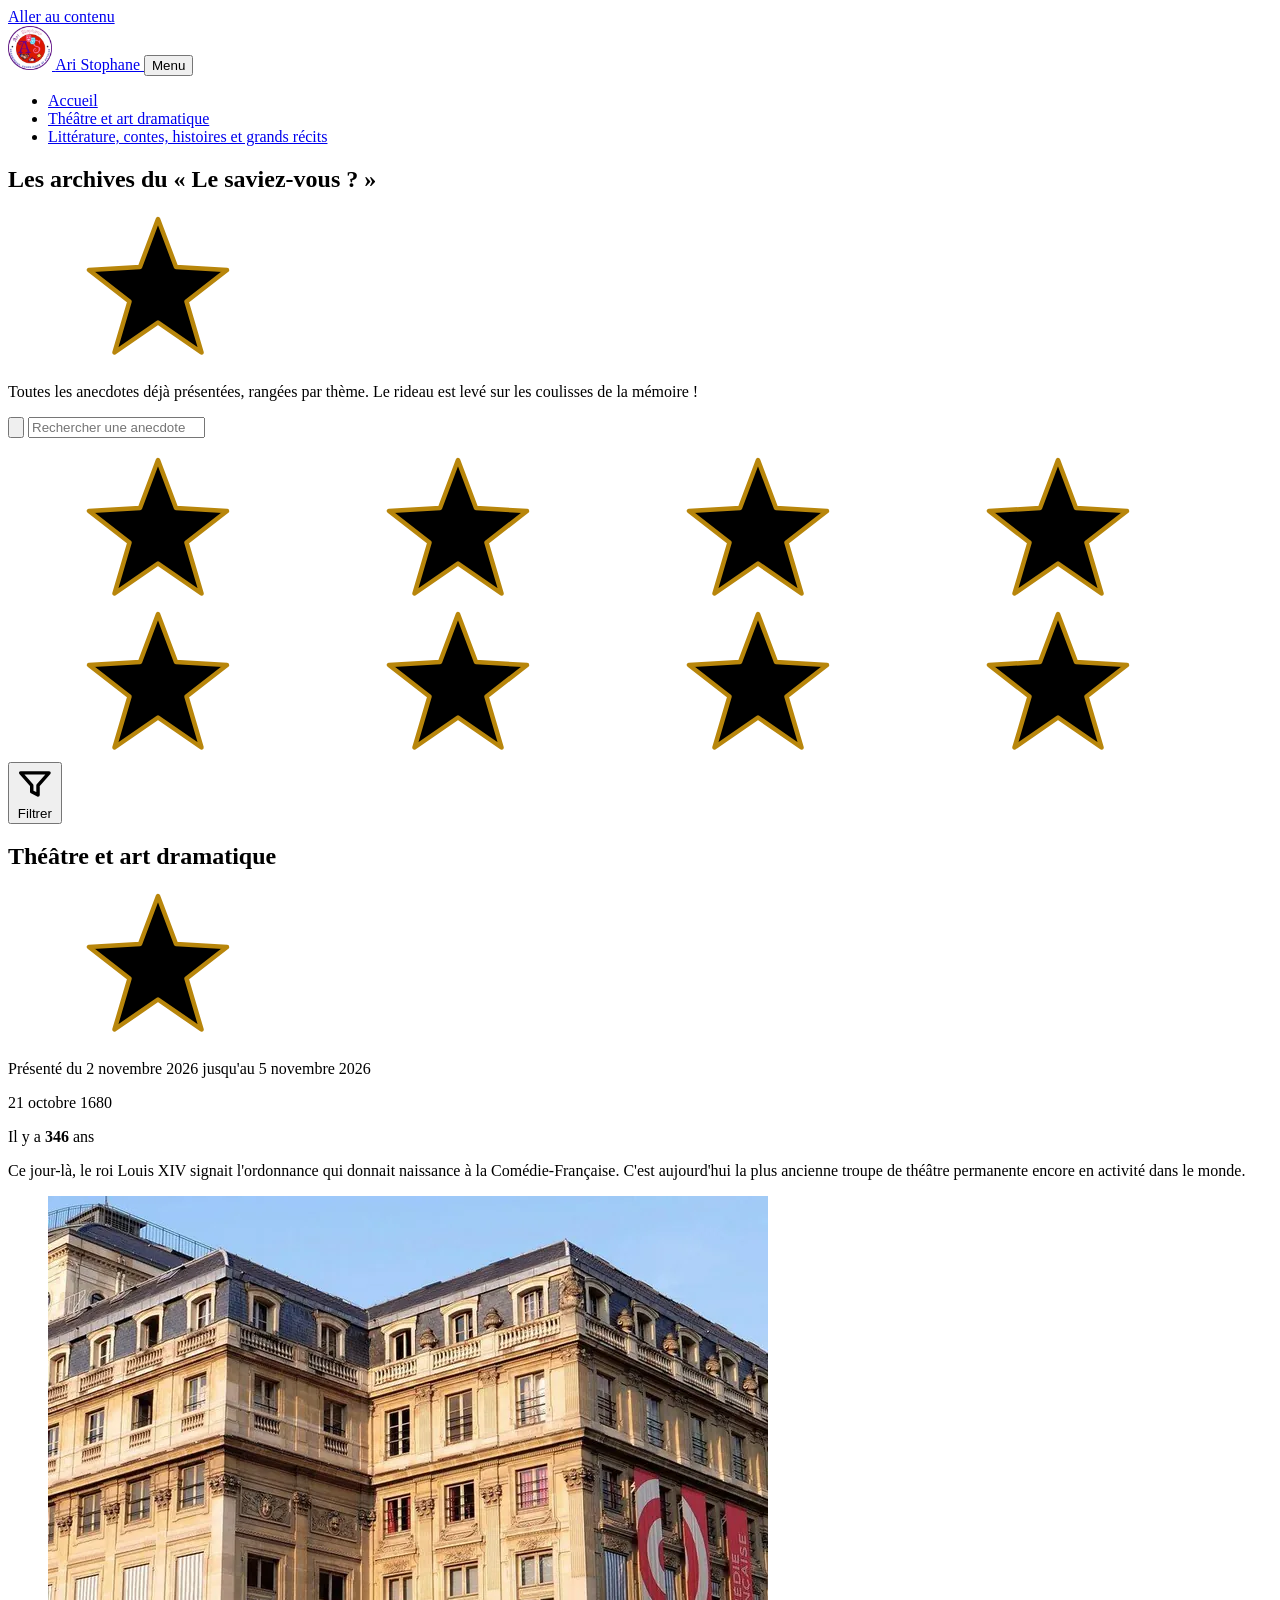
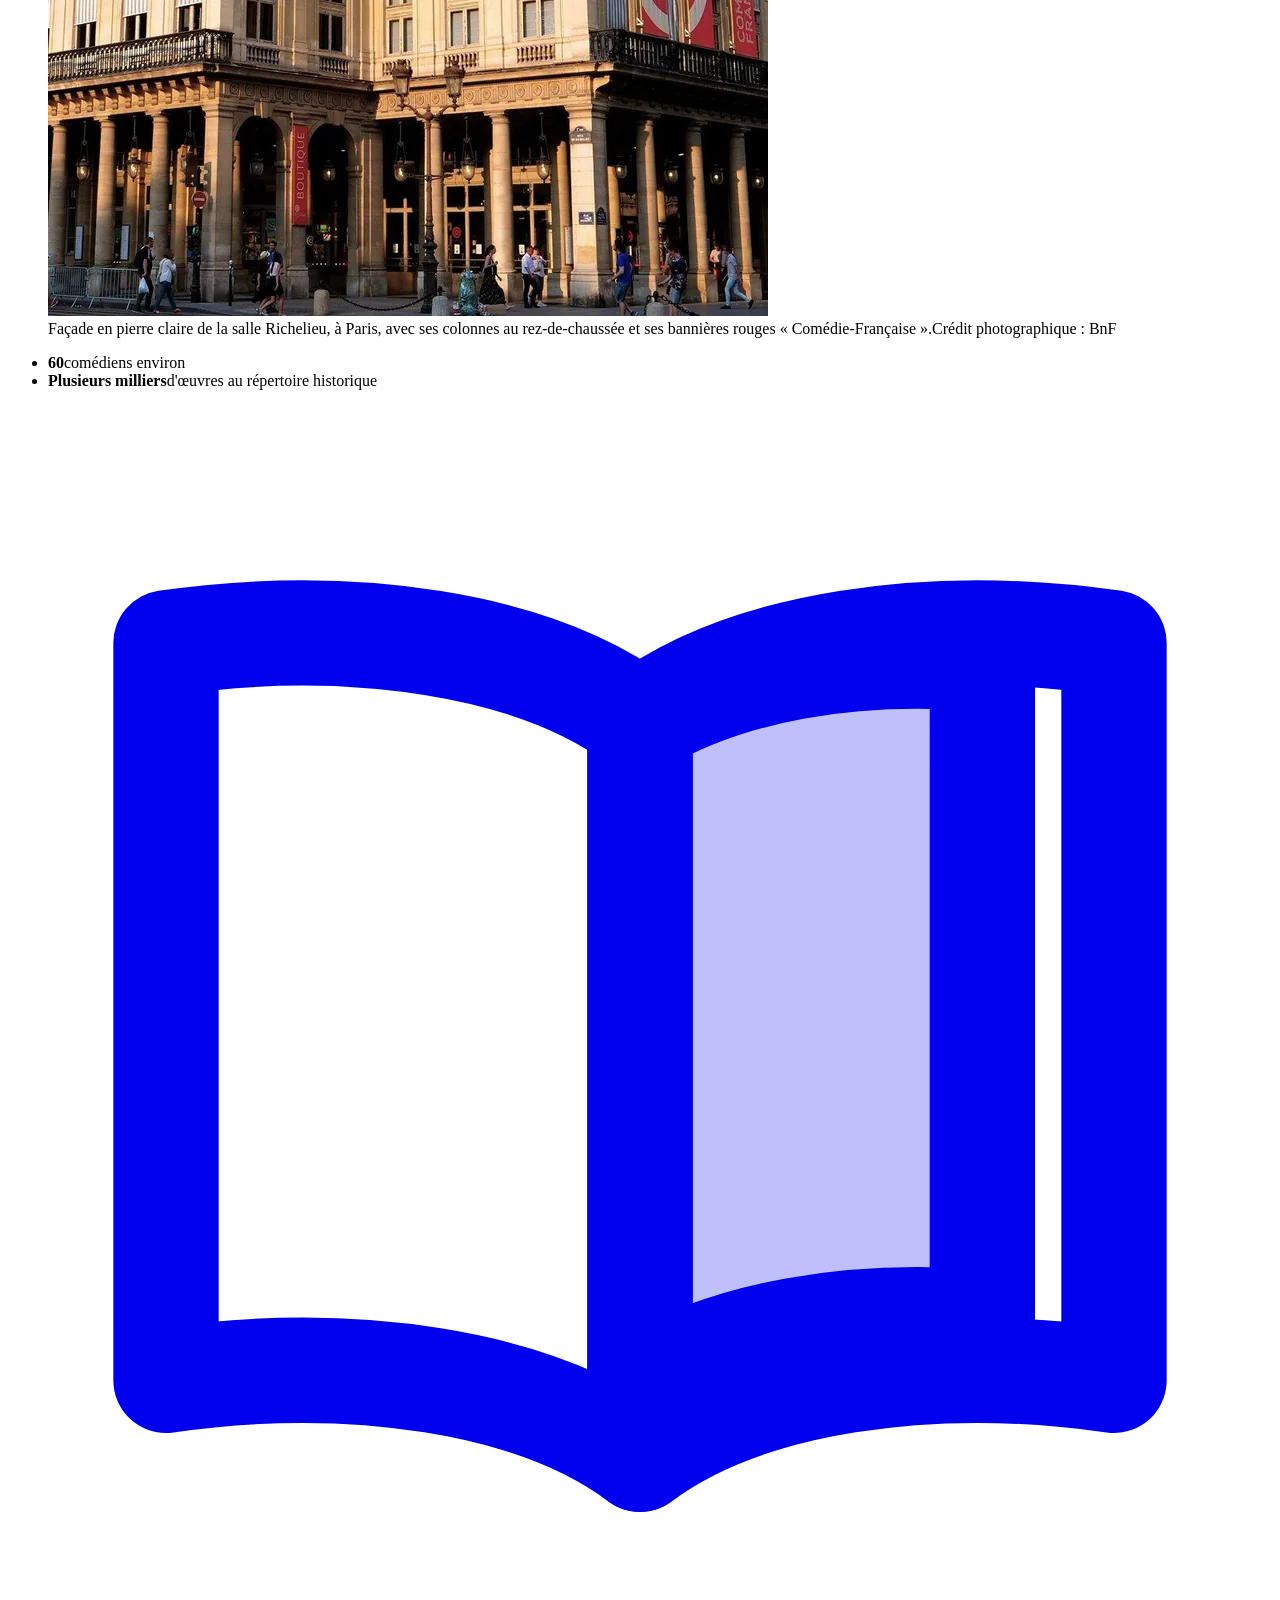
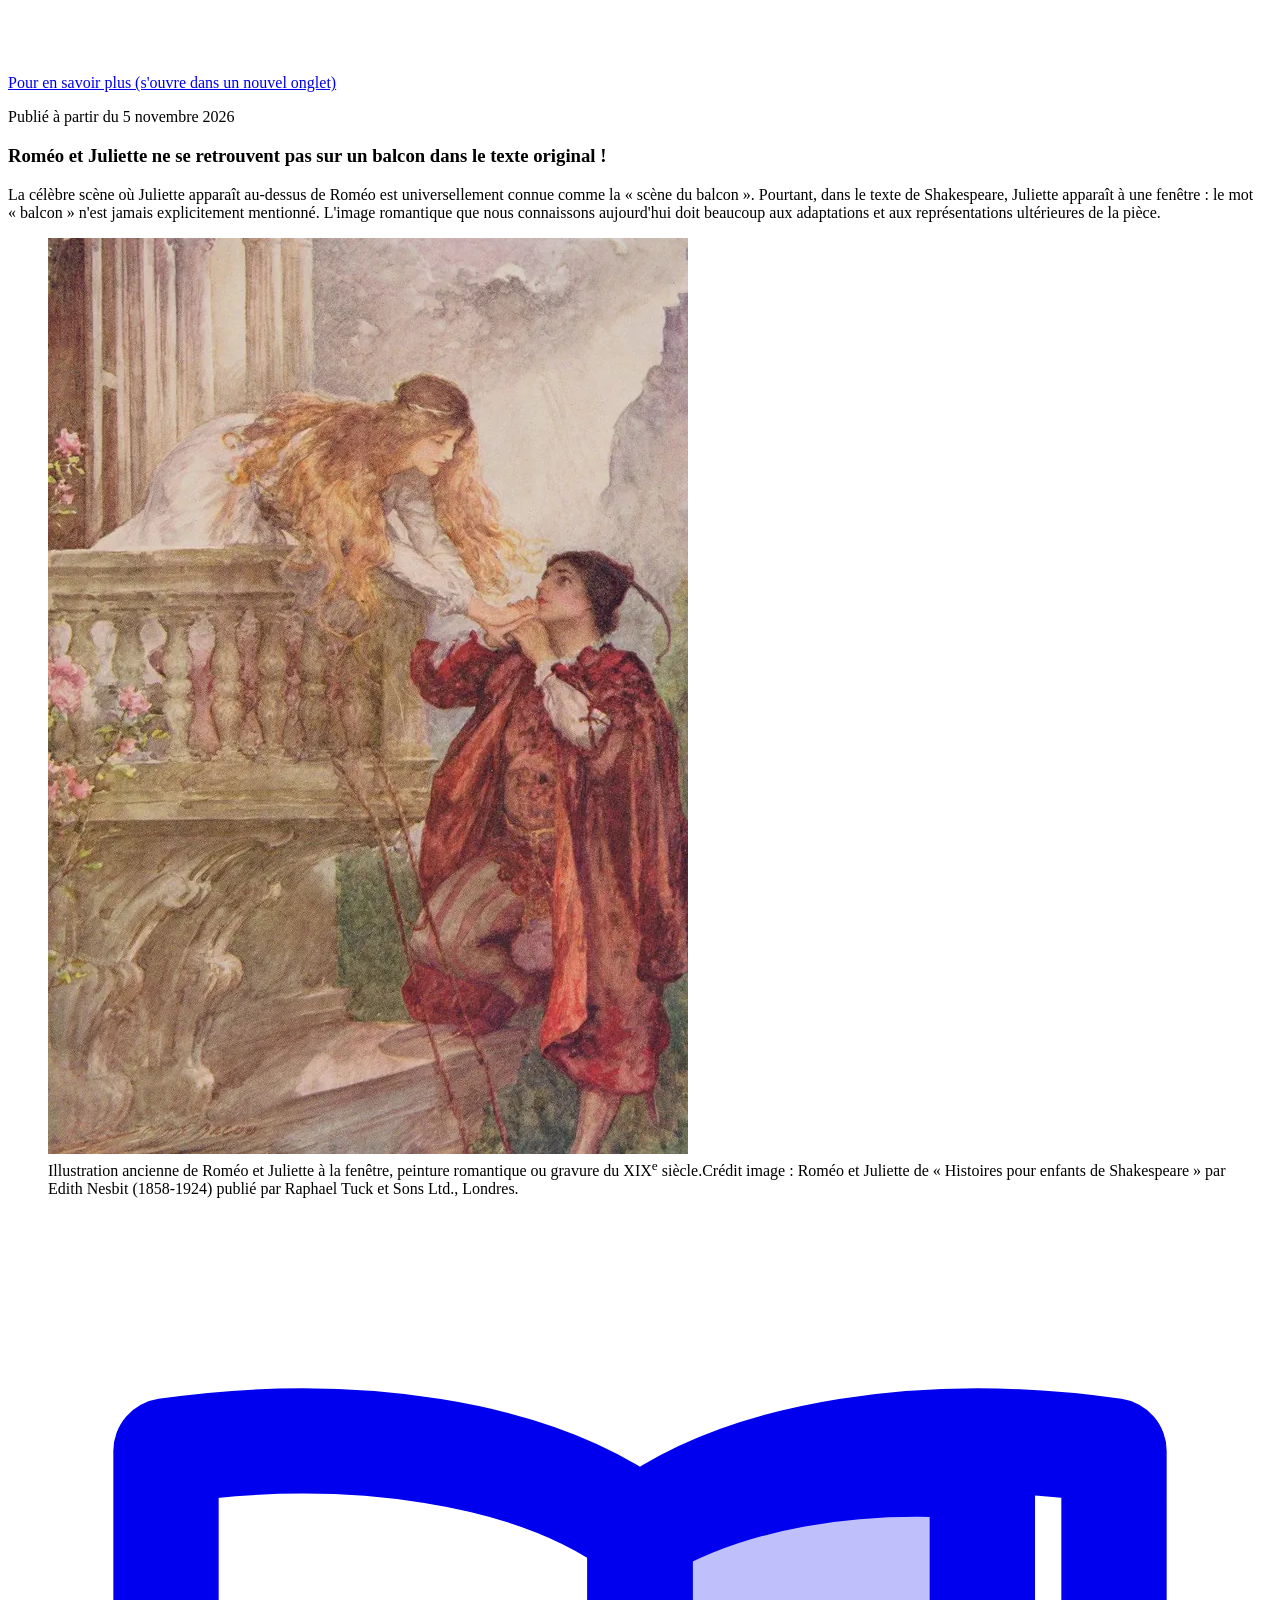
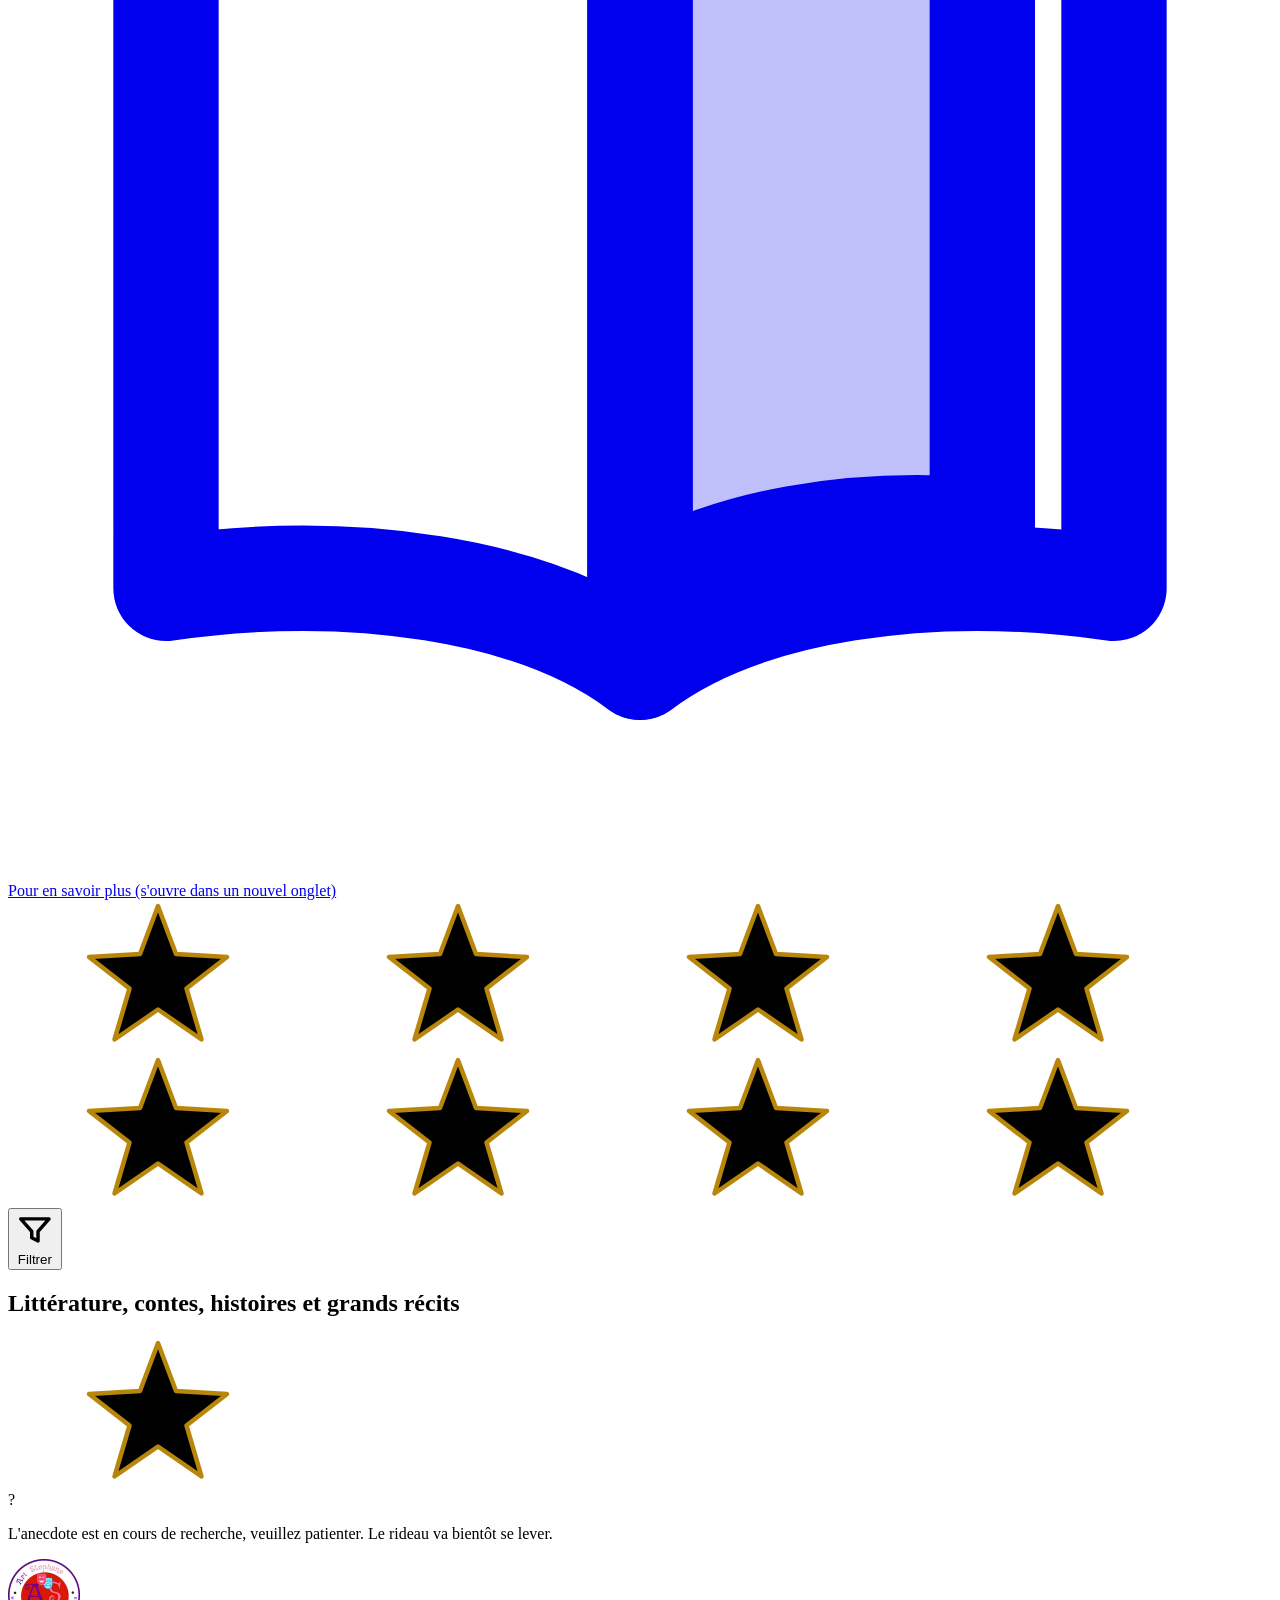
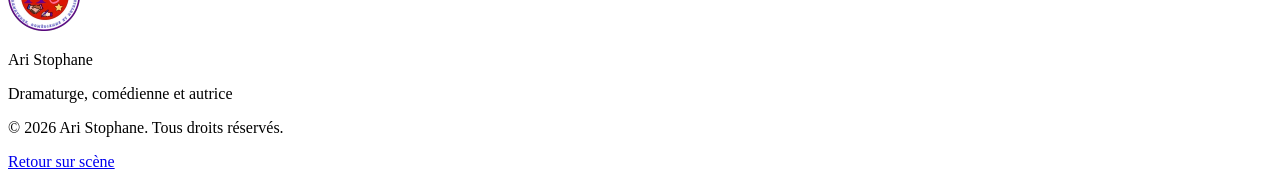
==== commit e2ba866e: "Add files via upload" ====
--- a/archive.html
+++ b/archive.html
@@ -10,9 +10,9 @@
   <link rel="preconnect" href="https://fonts.googleapis.com">
   <link rel="preconnect" href="https://fonts.gstatic.com" crossorigin>
   <link href="https://fonts.googleapis.com/css2?family=Lora:ital,wght@0,400;0,600;0,700;1,400&family=Rye&family=Alex+Brush&display=swap" rel="stylesheet">
-  <link rel="stylesheet" href="CSS/style.css?v=20">
-  <script src="JS/script.js?v=20" defer></script>
-  <script src="JS/archive.js?v=20" defer></script>
+  <link rel="stylesheet" href="style.css?v=28">
+  <script src="script.js?v=28" defer></script>
+  <script src="archive.js?v=28" defer></script>
   
 </head>
 <body class="page-archive">
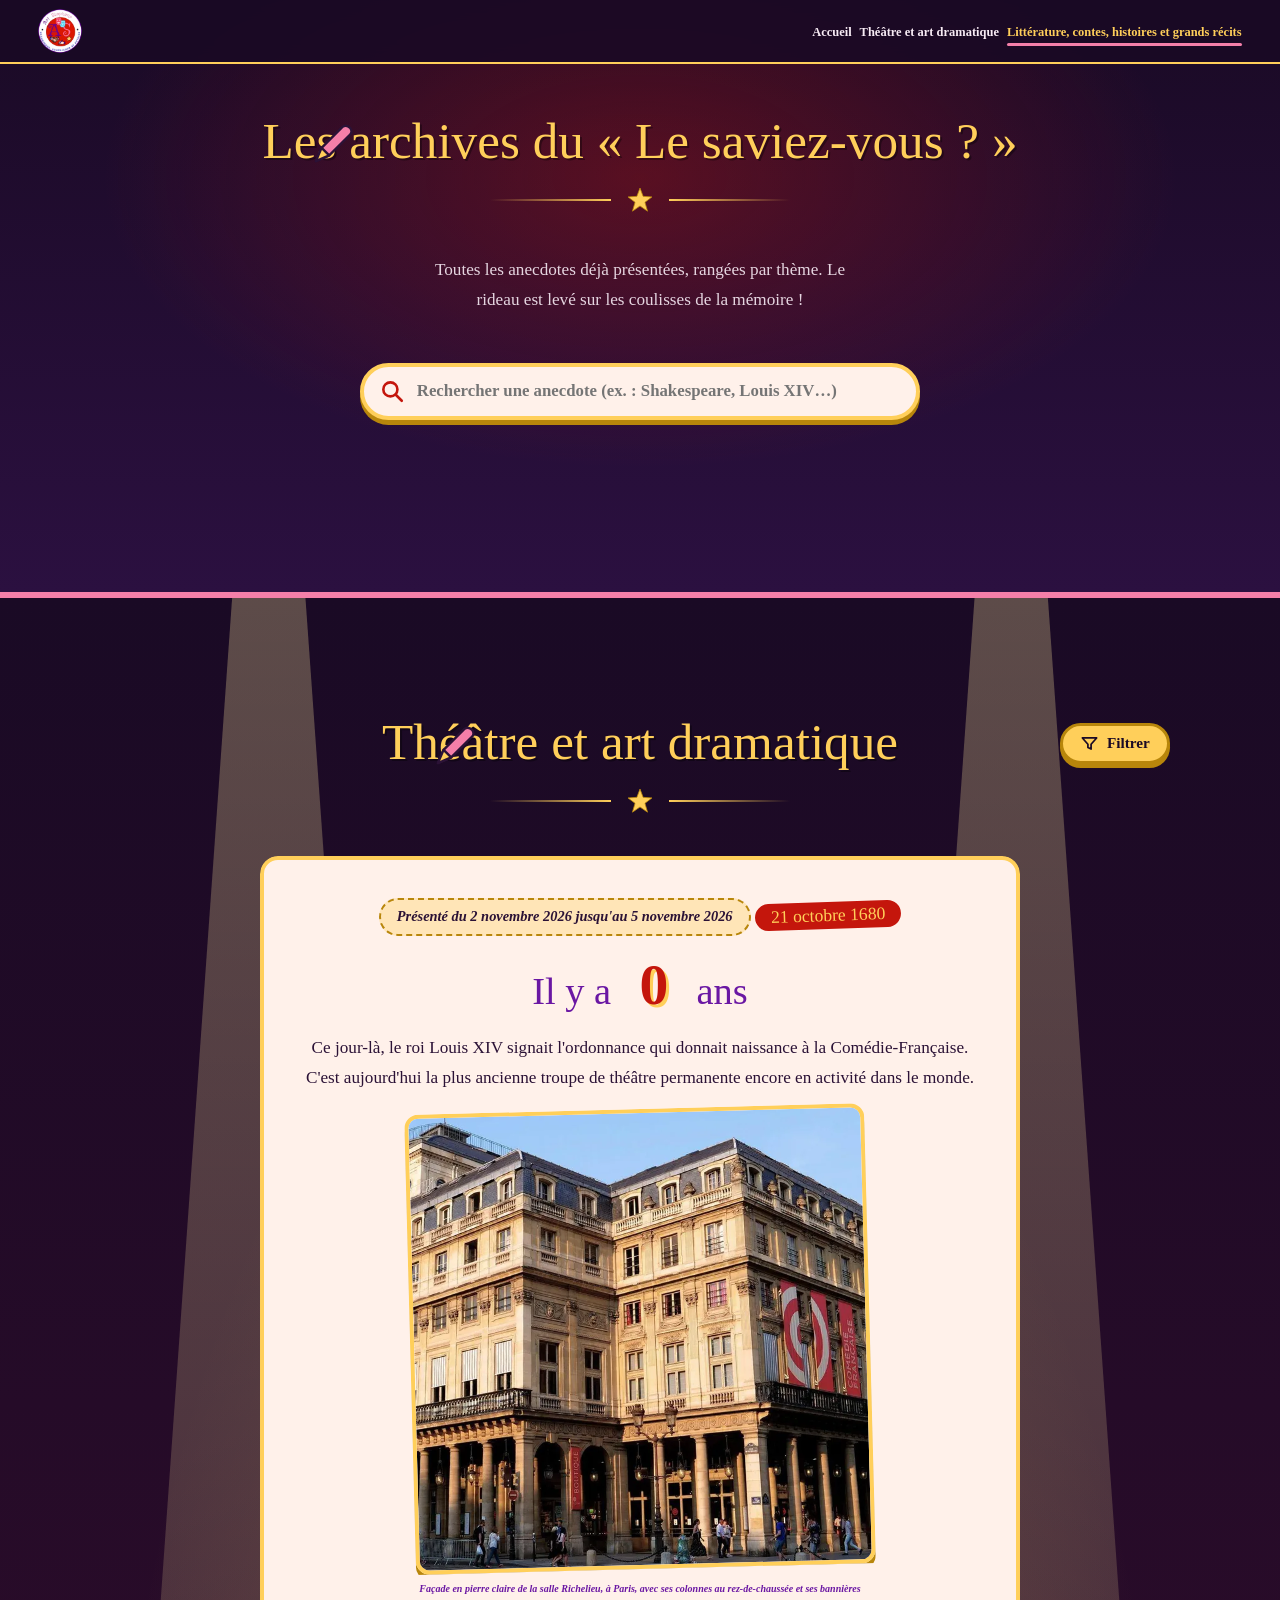
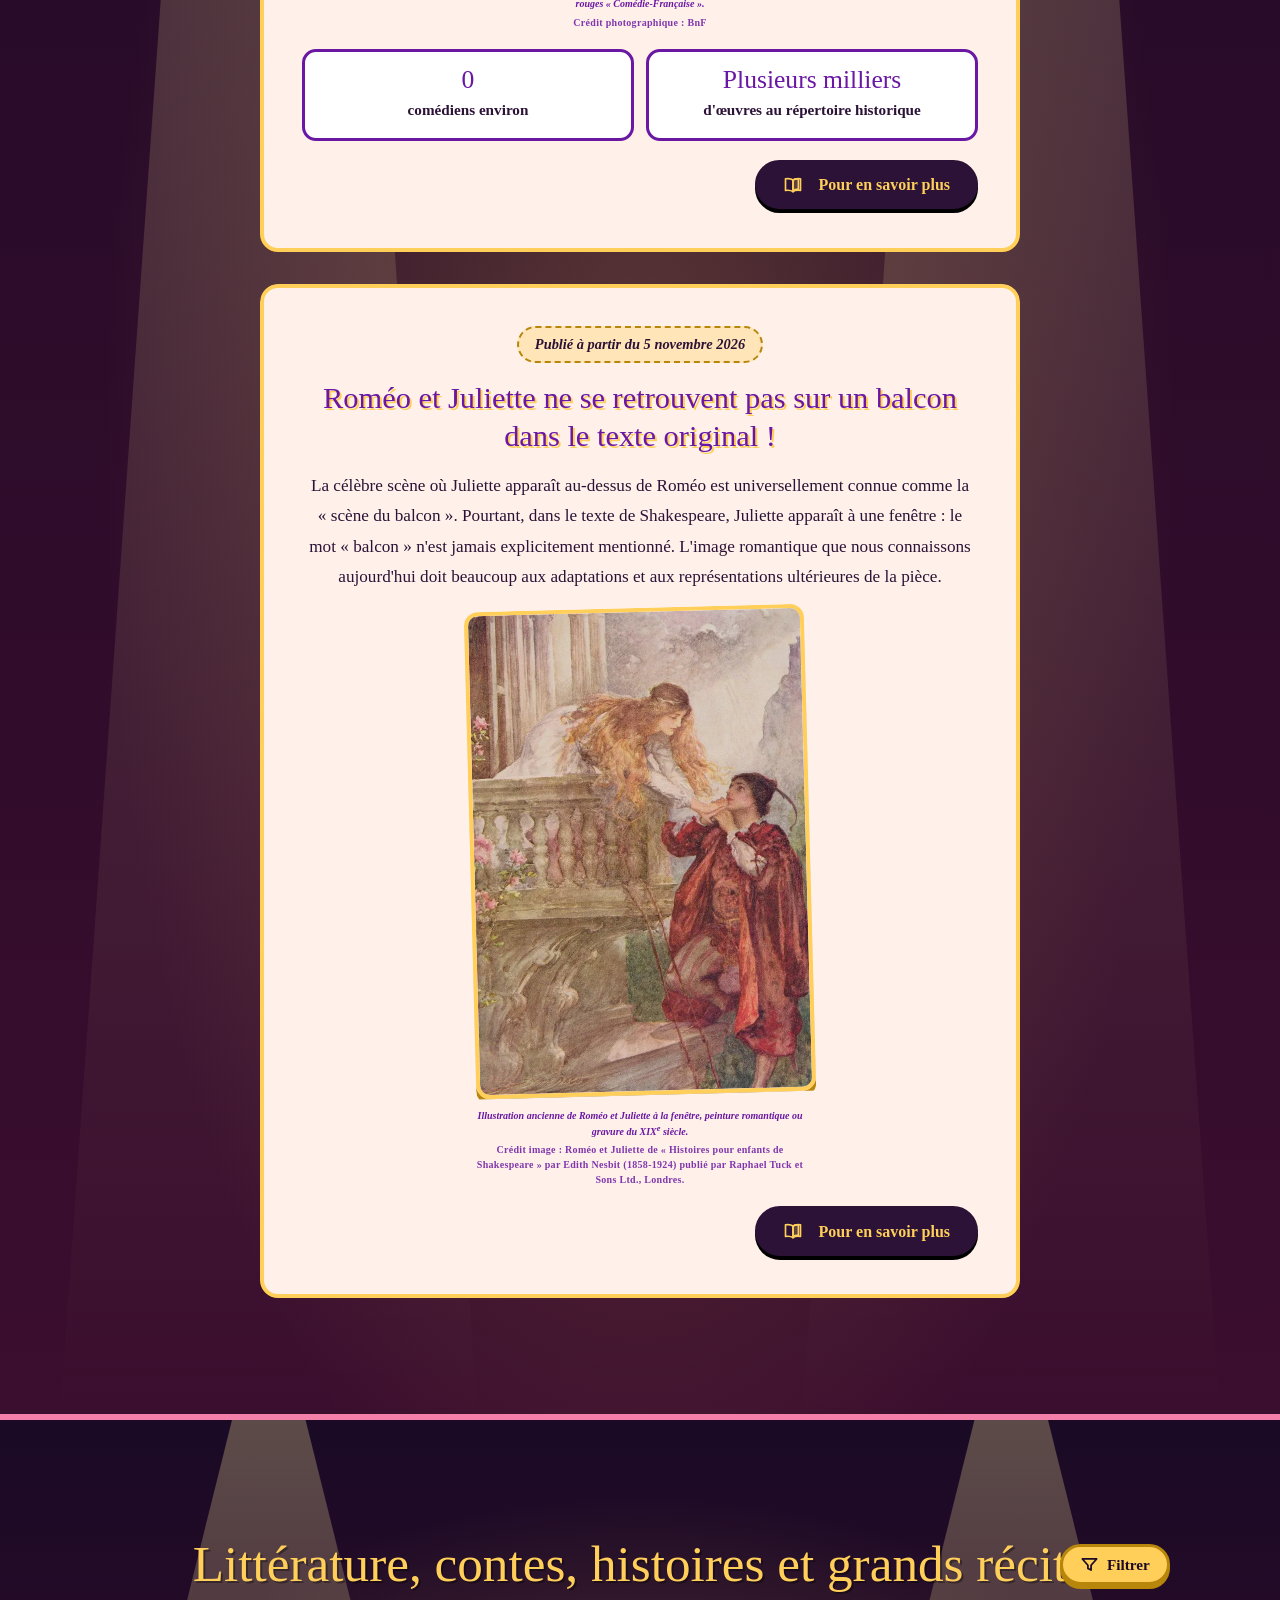
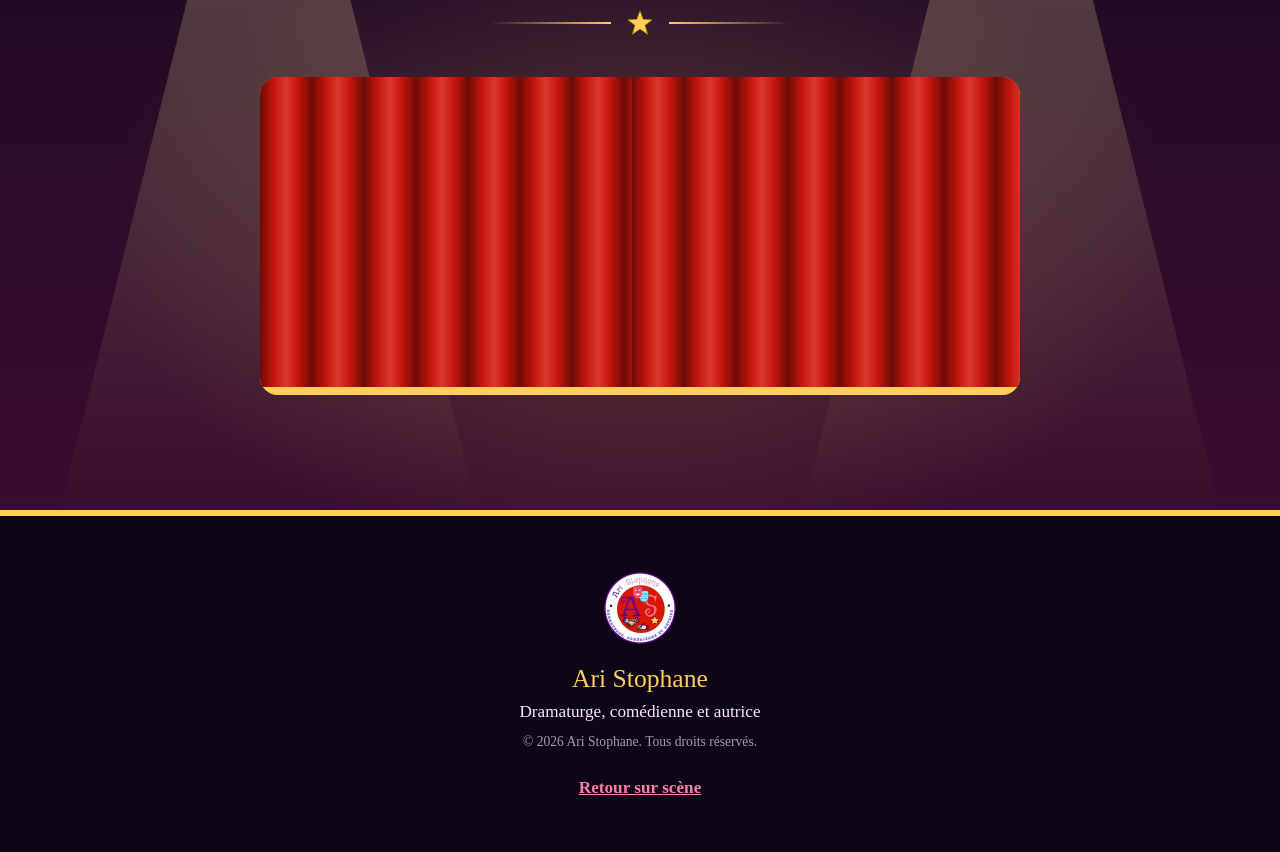
==== commit c38df52b: "Update archive.html" ====
--- a/archive.html
+++ b/archive.html
@@ -10,9 +10,9 @@
   <link rel="preconnect" href="https://fonts.googleapis.com">
   <link rel="preconnect" href="https://fonts.gstatic.com" crossorigin>
   <link href="https://fonts.googleapis.com/css2?family=Lora:ital,wght@0,400;0,600;0,700;1,400&family=Rye&family=Alex+Brush&display=swap" rel="stylesheet">
-  <link rel="stylesheet" href="style.css?v=28">
-  <script src="script.js?v=28" defer></script>
-  <script src="archive.js?v=28" defer></script>
+  <link rel="stylesheet" href="CSS/style.css?v=28">
+  <script src="JS/script.js?v=28" defer></script>
+  <script src="JS/archive.js?v=28" defer></script>
   
 </head>
 <body class="page-archive">
--- a/CSS/style.css
+++ b/CSS/style.css
@@ -0,0 +1,1831 @@
+/* =====================================================
+   Ari Stophane : feuille de style
+   Palette tirée du logo : velours rouge, violet, rose, bleu, or
+   ===================================================== */
+
+:root {
+  --nuit: #1a0a25;
+  --nuit-2: #2b1040;
+  --velours: #c4160c;
+  --velours-fonce: #6d0a05;
+  --violet: #6a17a3;
+  --rose: #f47fa9;
+  --bleu: #8fe3ff;
+  --or: #ffcf5a;
+  --or-fonce: #b8860b;
+  --papier: #fff1ea;
+  --encre: #2b1236;
+  --texte-clair: #f7ebf4;
+
+  --titre: 'Rye', 'Georgia', serif;
+  --texte: 'Lora', 'Georgia', serif;
+  --calligraphie: 'Alex Brush', 'Lora', cursive;
+  --hauteur-nav: 64px;
+}
+
+*, *::before, *::after { box-sizing: border-box; }
+
+html { scroll-behavior: smooth; scroll-padding-top: calc(var(--hauteur-nav) + 8px); }
+html.lecture { overflow: hidden; }
+
+body {
+  margin: 0;
+  background: var(--nuit);
+  color: var(--texte-clair);
+  font-family: var(--texte);
+  font-size: 1.075rem;
+  line-height: 1.75;
+  -webkit-font-smoothing: antialiased;
+}
+
+img { max-width: 100%; height: auto; }
+h1, h2, h3 { font-weight: 400; margin: 0; }
+p { margin: 0 0 1.1em; }
+ul, ol { margin: 0; padding: 0; list-style: none; }
+
+:focus-visible { outline: 3px solid var(--bleu); outline-offset: 3px; border-radius: 4px; }
+
+.sr-only {
+  position: absolute; width: 1px; height: 1px; margin: -1px; padding: 0;
+  overflow: hidden; clip: rect(0 0 0 0); white-space: nowrap; border: 0;
+}
+
+.lien-evitement {
+  position: fixed; left: 1rem; top: -4rem; z-index: 500;
+  background: var(--or); color: var(--nuit); padding: .6rem 1rem; border-radius: 6px;
+  font-weight: 700; text-decoration: none; transition: top .2s;
+}
+.lien-evitement:focus { top: 1rem; }
+
+/* ---------- Boutons ---------- */
+.bouton {
+  display: inline-flex; align-items: center; justify-content: center; gap: .6rem;
+  padding: .8rem 1.6rem;
+  font: 700 1rem/1.2 var(--texte);
+  color: var(--nuit); background: var(--or);
+  border: 2px solid var(--or); border-radius: 999px;
+  box-shadow: 0 4px 0 var(--or-fonce);
+  text-decoration: none; cursor: pointer;
+  transition: transform .15s, box-shadow .15s, background .2s, color .2s;
+}
+.bouton:hover { transform: translateY(-2px); box-shadow: 0 6px 0 var(--or-fonce); }
+.bouton:active { transform: translateY(3px); box-shadow: 0 1px 0 var(--or-fonce); }
+.bouton-contour { background: transparent; color: var(--or); box-shadow: none; }
+.bouton-contour:hover { background: var(--or); color: var(--nuit); box-shadow: none; }
+.bouton-encre { background: var(--encre); border-color: var(--encre); color: var(--or); box-shadow: 0 4px 0 #000; }
+.bouton-encre:hover { box-shadow: 0 6px 0 #000; }
+
+/* ---------- Navigation ---------- */
+.nav {
+  position: fixed; inset: 0 0 auto 0; z-index: 100;
+  height: var(--hauteur-nav);
+  display: flex; align-items: center; justify-content: space-between;
+  padding: 0 clamp(1rem, 3vw, 2.5rem);
+  background: rgba(26, 10, 37, .88);
+  -webkit-backdrop-filter: blur(10px); backdrop-filter: blur(10px);
+  border-bottom: 2px solid var(--or);
+}
+.marque { display: flex; align-items: center; gap: .7rem; color: var(--or); text-decoration: none; font: 400 1.25rem var(--titre); }
+.marque img { border-radius: 50%; transition: transform .6s cubic-bezier(.3, 1.6, .5, 1); }
+.marque:hover img { transform: rotate(360deg) scale(1.08); }
+
+.nav ul { display: flex; gap: clamp(.8rem, 2vw, 1.8rem); }
+.nav a { color: var(--texte-clair); text-decoration: none; font-weight: 600; font-size: .98rem; position: relative; padding: .3rem 0; }
+.nav ul a::after {
+  content: ""; position: absolute; left: 0; right: 0; bottom: -2px; height: 3px; border-radius: 3px;
+  background: var(--rose); transform: scaleX(0); transform-origin: left; transition: transform .3s;
+}
+.nav ul a:hover::after, .nav ul a.actif::after { transform: scaleX(1); }
+.nav ul a.actif { color: var(--or); }
+
+.menu-bouton {
+  display: none; font: 700 .95rem var(--texte); color: var(--or);
+  background: transparent; border: 2px solid var(--or); border-radius: 999px; padding: .4rem 1rem; cursor: pointer;
+}
+
+/* =====================================================
+   SCÈNE D'ACCUEIL
+   ===================================================== */
+.scene {
+  position: relative; isolation: isolate; overflow: hidden;
+  min-height: 100vh; min-height: 100svh;
+  display: grid; place-items: center;
+  padding: calc(var(--hauteur-nav) + 96px) 1.25rem clamp(150px, 22vh, 210px);
+  background: var(--nuit);
+  --mx: 50%; --my: 42%;
+}
+
+/* Projecteur : cône lumineux qui suit la souris (voir script.js) */
+.projecteur {
+  position: absolute; inset: 0; z-index: 1; pointer-events: none;
+  background:
+    radial-gradient(circle 340px at var(--mx) var(--my), rgba(255, 233, 180, .30), rgba(255, 233, 180, .10) 55%, transparent 100%),
+    radial-gradient(circle 620px at var(--mx) var(--my), transparent 0, rgba(10, 3, 16, .55) 100%);
+}
+.lumiere {
+  position: absolute; inset: 0; z-index: 4; pointer-events: none; mix-blend-mode: soft-light;
+  background: radial-gradient(circle 260px at var(--mx) var(--my), rgba(255, 240, 200, .55), transparent 100%);
+}
+
+.fond-scene {
+  position: absolute; inset: 0; z-index: 0;
+  background:
+    repeating-linear-gradient(90deg, rgba(255, 255, 255, .035) 0 34px, transparent 34px 68px),
+    linear-gradient(180deg, #120620 0%, #2b1040 52%, #3d1758 66%, #1a0a25 100%);
+}
+/* Plancher de scène en perspective : les lames convergent vers le fond */
+.plancher { position: absolute; left: 0; right: 0; bottom: 0; height: 40%; z-index: 0; overflow: hidden; perspective: 520px; perspective-origin: 50% 0; }
+.plancher-planches {
+  position: absolute; left: -70%; right: -70%; top: 0; bottom: -60%;
+  transform-origin: 50% 0; transform: rotateX(60deg);
+  background:
+    repeating-linear-gradient(0deg, rgba(0, 0, 0, .28) 0 2px, transparent 2px 170px),
+    repeating-linear-gradient(90deg, #6a3c28 0 90px, #4d2a1c 90px 94px, #7a4630 94px 184px, #4d2a1c 184px 188px);
+}
+.plancher::after { content: ""; position: absolute; inset: 0; background: linear-gradient(to bottom, #1a0a25 0%, rgba(26, 10, 37, .55) 35%, rgba(26, 10, 37, .05) 100%); }
+.flaque { position: absolute; inset: 0; z-index: 1; background: radial-gradient(ellipse 34% 62% at 50% 34%, rgba(255, 226, 160, .5), transparent 72%); mix-blend-mode: screen; }
+
+/* Projecteurs suspendus, avec leurs faisceaux qui balayent la scène */
+.faisceau {
+  position: absolute; top: 120px; width: 46%; height: 78%; z-index: 2; pointer-events: none;
+  background: linear-gradient(to bottom, rgba(255, 236, 190, .42), rgba(255, 236, 190, .09) 70%, transparent);
+  clip-path: polygon(46% 0, 54% 0, 100% 100%, 0 100%); mix-blend-mode: screen; filter: blur(5px);
+  transform-origin: 50% 0; animation: balaye 9s ease-in-out infinite alternate;
+}
+.faisceau-g { left: 2%; --r: -17deg; }
+.faisceau-d { right: 2%; --r: 17deg; animation-duration: 11s; animation-direction: alternate-reverse; }
+@keyframes balaye { from { transform: rotate(calc(var(--r) - 3.5deg)); } to { transform: rotate(calc(var(--r) + 3.5deg)); } }
+.lampe { position: absolute; top: 106px; z-index: 3; width: 54px; height: 28px; transform: translateX(-50%); border-radius: 8px 8px 14px 14px; background: linear-gradient(#3b1a52, #1a0a25); border: 2px solid var(--or); box-shadow: 0 0 22px 6px rgba(255, 236, 190, .55); }
+.lampe::after { content: ""; position: absolute; left: 8px; right: 8px; bottom: -3px; height: 8px; border-radius: 50%; background: #fff3c4; }
+.lampe-g { left: 27%; }
+.lampe-d { left: 73%; }
+
+/* Poussière dans la lumière (générée par script.js) */
+.poussiere { position: absolute; inset: 0; z-index: 2; pointer-events: none; overflow: hidden; }
+.poussiere span { position: absolute; border-radius: 50%; background: #fff3c4; opacity: 0; animation: poussiere 12s ease-in-out infinite; }
+@keyframes poussiere { 0% { opacity: 0; transform: translate(0, 20px); } 30%, 70% { opacity: .75; } 100% { opacity: 0; transform: translate(var(--dx, 14px), -60px); } }
+
+.ombre-sol { position: absolute; left: 50%; bottom: 26%; z-index: 1; width: min(38vw, 300px); height: 26px; transform: translateX(-50%); background: radial-gradient(ellipse, rgba(0, 0, 0, .6), transparent 70%); animation: ombre-balance 7s 3.4s ease-in-out infinite alternate; }
+@keyframes ombre-balance { from { transform: translateX(-62%); } to { transform: translateX(-38%); } }
+
+/* Rampe de lumière : les ampoules s'allument comme une guirlande */
+.rampe { position: absolute; left: 0; right: 0; bottom: clamp(62px, 10vh, 92px); z-index: 6; height: 16px; display: flex; justify-content: space-around; align-items: center; }
+.rampe::before { content: ""; position: absolute; left: 0; right: 0; bottom: -10px; height: 12px; background: linear-gradient(#6a3c28, #2a140c); border-top: 3px solid var(--or); }
+.rampe::after { content: ""; position: absolute; left: 0; right: 0; bottom: 6px; height: 90px; pointer-events: none; background: linear-gradient(to top, rgba(255, 207, 90, .26), transparent); }
+.rampe span {
+  position: relative; z-index: 1; width: 13px; height: 13px; border-radius: 50%;
+  background: radial-gradient(circle at 40% 35%, #fffbe6, #ffcf5a 60%, #c2571a);
+  box-shadow: 0 0 12px 4px rgba(255, 207, 90, .7);
+  animation: chenille 1.8s ease-in-out infinite; animation-delay: calc(var(--i) * -.11s);
+}
+@keyframes chenille { 0%, 100% { opacity: .5; box-shadow: 0 0 6px 2px rgba(255, 207, 90, .4); } 50% { opacity: 1; box-shadow: 0 0 16px 6px rgba(255, 207, 90, .85); } }
+.joue .rampe { animation: allume .9s 2.6s backwards; }
+.joue .faisceau, .joue .lampe { animation-name: allume-faisceau, balaye; animation-duration: 1.4s, 9s; animation-delay: 2.5s, 0s; animation-iteration-count: 1, infinite; animation-fill-mode: backwards, none; animation-direction: normal, alternate; }
+.joue .faisceau-d { animation-duration: 1.4s, 11s; animation-direction: normal, alternate-reverse; }
+.joue .lampe { animation-name: allume-faisceau; animation-duration: 1.4s; animation-delay: 2.5s; animation-iteration-count: 1; animation-direction: normal; }
+@keyframes allume { from { opacity: 0; } to { opacity: 1; } }
+@keyframes allume-faisceau { from { opacity: 0; } to { opacity: 1; } }
+
+/* Le public, vu de dos, au premier plan */
+.public { position: absolute; left: 0; right: 0; bottom: 0; z-index: 8; height: clamp(70px, 12vh, 118px); pointer-events: none; }
+.public svg { display: block; width: 100%; height: 100%; }
+.tete { transform-box: fill-box; transform-origin: 50% 100%; animation: hoche 7s ease-in-out infinite; }
+.tete-1 { animation-delay: -1.2s; animation-duration: 8s; }
+.tete-2 { animation-delay: -3s; }
+.tete-3 { animation-delay: -4.6s; animation-duration: 9s; }
+.tete-4 { animation-delay: -2.2s; animation-duration: 6.5s; }
+.tete-5 { animation-delay: -5.5s; }
+@keyframes hoche { 0%, 82%, 100% { transform: none; } 88% { transform: translateY(3px) rotate(3deg); } 94% { transform: translateY(-1px) rotate(-2deg); } }
+
+
+.scene-centre { position: relative; z-index: 3; text-align: center; display: flex; flex-direction: column; align-items: center; }
+
+.logo-suspendu { position: relative; width: min(52vw, 260px); transform-origin: 50% -70vh; animation: balance-scene 7s 3.4s ease-in-out infinite alternate; }
+.logo-hero {
+  display: block; width: 100%; height: auto; border-radius: 50%;
+  box-shadow: 0 0 0 5px rgba(255, 207, 90, .35), 0 0 70px 10px rgba(196, 22, 12, .55), 0 24px 60px rgba(0, 0, 0, .5);
+}
+.corde { position: absolute; bottom: 89%; width: 3px; height: 110vh; background: linear-gradient(#7a5410, #ffcf5a); box-shadow: 0 0 4px rgba(0, 0, 0, .5); }
+.corde-g { left: 19%; }
+.corde-d { left: 81%; }
+@keyframes balance-scene { from { transform: rotate(-1.6deg); } to { transform: rotate(1.6deg); } }
+
+.scene h1 {
+  margin-top: 1.6rem;
+  font: 400 clamp(2.3rem, 7vw, 4.4rem)/1.05 var(--titre);
+  color: var(--rose);
+  text-shadow: 3px 3px 0 var(--violet), 0 0 30px rgba(244, 127, 169, .45);
+}
+.tagline { margin: .8rem 0 1.8rem; font-size: clamp(1.05rem, 2.6vw, 1.4rem); font-style: italic; color: var(--bleu); min-height: 1.8em; }
+.tagline span::after { content: ""; display: inline-block; width: 2px; height: 1.1em; margin-left: 3px; vertical-align: -.15em; background: var(--or); animation: curseur 1s steps(1) infinite; }
+.actions { display: flex; flex-wrap: wrap; justify-content: center; gap: 1rem; }
+
+/* Masques flottants (comédie / tragédie) */
+.masque-ext { position: absolute; z-index: 3; will-change: transform; }
+.masque-g { left: clamp(6%, 14vw, 20%); top: 22%; }
+.masque-d { right: clamp(6%, 14vw, 20%); top: 30%; }
+.masque { display: block; width: clamp(64px, 11vw, 120px); height: auto; aspect-ratio: 100 / 120; filter: drop-shadow(0 10px 14px rgba(0, 0, 0, .5)); }
+.masque-comedie { color: #ff5f87; --trait: #fff; }
+.masque-tragedie { color: var(--bleu); --trait: #1d5f8a; }
+.scene .masque { animation: flotte 5.5s ease-in-out infinite; }
+.scene .masque-tragedie { animation-duration: 6.5s; animation-delay: -2s; }
+
+/* Rideaux de velours */
+.rideau {
+  position: absolute; top: 0; bottom: 0; width: 52%; z-index: 5;
+  background:
+    linear-gradient(to bottom, transparent 55%, rgba(0, 0, 0, .35)),
+    repeating-linear-gradient(90deg, #5a0704 0, #b3130a 14px, #e2402f 26px, #b3130a 38px, #5a0704 54px);
+}
+.rideau-g { left: 0; border-right: 7px solid var(--or); box-shadow: 10px 0 30px rgba(0, 0, 0, .55); border-radius: 0 0 40px 0; }
+.rideau-d { right: 0; border-left: 7px solid var(--or); box-shadow: -10px 0 30px rgba(0, 0, 0, .55); border-radius: 0 0 0 40px; }
+
+.valance {
+  position: absolute; left: 0; right: 0; top: var(--hauteur-nav); height: 40px; z-index: 6;
+  background: repeating-linear-gradient(90deg, #7a0b06 0, #c4160c 20px, #7a0b06 40px);
+  border-bottom: 4px solid var(--or);
+}
+.valance::after {
+  content: ""; position: absolute; left: 0; right: 0; top: 100%; height: 22px;
+  background:
+    radial-gradient(circle at 30px 0, #a8110a 29px, var(--or) 29px, var(--or) 32px, transparent 32px) 0 0 / 60px 22px repeat-x;
+  filter: drop-shadow(0 6px 6px rgba(0, 0, 0, .4));
+}
+
+.rejouer {
+  position: absolute; left: 50%; bottom: .7rem; z-index: 9; transform: translateX(-50%);
+  font: 600 .85rem var(--texte); color: var(--texte-clair);
+  background: rgba(26, 10, 37, .7); border: 1px solid rgba(255, 207, 90, .6); border-radius: 999px;
+  padding: .4rem 1rem; cursor: pointer; white-space: nowrap; transition: background .2s, color .2s;
+}
+.rejouer:hover { background: var(--or); color: var(--nuit); }
+
+/* Séquence d'ouverture (rejouable en retirant/ajoutant .joue) */
+.joue .rideau-g { animation: rideau-g 2.6s .6s cubic-bezier(.65, 0, .25, 1) both; }
+.joue .rideau-d { animation: rideau-d 2.6s .6s cubic-bezier(.65, 0, .25, 1) both; }
+.joue .logo-hero { animation: entree-logo 1.4s 2.2s cubic-bezier(.3, 1.4, .5, 1) both; }
+.joue .entre { animation: monte .9s both; }
+.joue .d1 { animation-delay: 2.5s; }
+.joue .d2 { animation-delay: 2.7s; }
+.joue .d3 { animation-delay: 2.9s; }
+.joue .d4 { animation-delay: 3.1s; }
+.joue .d5 { animation-delay: 3.4s; }
+.joue .masque.entre { animation: monte .9s both, flotte 5.5s 3.5s ease-in-out infinite; }
+.joue .masque-tragedie.entre { animation: monte .9s both, flotte 6.5s 3.5s ease-in-out infinite; }
+.joue .masque.d1 { animation-delay: 2.5s, 3.5s; }
+.joue .masque.d2 { animation-delay: 2.7s, 3.5s; }
+
+@keyframes rideau-g { from { transform: translateX(0); } to { transform: translateX(-84%); } }
+@keyframes rideau-d { from { transform: translateX(0); } to { transform: translateX(84%); } }
+@keyframes entree-logo { from { opacity: 0; transform: scale(.35) rotate(-14deg); } to { opacity: 1; transform: none; } }
+@keyframes monte { from { opacity: 0; transform: translateY(22px); } to { opacity: 1; transform: none; } }
+@keyframes flotte { 0%, 100% { transform: translateY(0) rotate(-6deg); } 50% { transform: translateY(-16px) rotate(5deg); } }
+@keyframes curseur { 50% { opacity: 0; } }
+
+/* =====================================================
+   ACTES (sections)
+   ===================================================== */
+.acte { position: relative; padding: clamp(4.5rem, 9vw, 7.5rem) 1.25rem; }
+.acte-contenu { max-width: 1080px; margin: 0 auto; }
+
+.titre-acte {
+  position: relative;
+  font: 400 clamp(2rem, 5vw, 3.2rem)/1.12 var(--titre);
+  color: var(--or); text-align: center; text-wrap: balance;
+  text-shadow: 2px 2px 0 rgba(0, 0, 0, .35);
+}
+.titre-gauche { text-align: left; }
+.sous-titre-acte { text-align: center; max-width: 52ch; margin: 0 auto 3rem; opacity: .9; }
+
+.filet { display: flex; align-items: center; justify-content: center; gap: 1rem; max-width: 300px; margin: 1.1rem auto 2.6rem; color: var(--or); }
+.filet::before, .filet::after { content: ""; flex: 1; height: 2px; background: linear-gradient(90deg, transparent, currentColor); }
+.filet::after { transform: scaleX(-1); }
+.filet svg { width: 26px; height: 26px; flex: none; }
+
+/* ---------- Présentation ---------- */
+.acte-presentation {
+  background:
+    radial-gradient(ellipse 60% 50% at 15% 0%, rgba(255, 207, 90, .12), transparent 70%),
+    linear-gradient(180deg, var(--nuit-2), var(--nuit));
+  border-top: 6px solid var(--or);
+}
+.presentation-grille { display: grid; grid-template-columns: 1.15fr 1fr; gap: clamp(2rem, 5vw, 4rem); align-items: start; }
+.accroche { font: 400 clamp(1.4rem, 3vw, 1.9rem)/1.3 var(--titre); color: var(--rose); margin-bottom: 1.2rem; }
+.presentation-texte p:not(.accroche) { max-width: 60ch; }
+
+.loges { display: grid; gap: 1.1rem; }
+.loge {
+  display: grid; grid-template-columns: 72px 1fr; gap: 1.1rem; align-items: center;
+  padding: 1rem 1.2rem; border: 2px solid rgba(255, 207, 90, .55); border-radius: 12px;
+  background: rgba(255, 255, 255, .04);
+  transition: transform .25s, border-color .25s, background .25s;
+}
+.loge:hover { transform: translateX(8px); border-color: var(--or); background: rgba(255, 207, 90, .08); }
+.loge h3 { font: 400 1.35rem var(--titre); color: var(--or); margin-bottom: .15rem; }
+.loge p { margin: 0; font-size: .98rem; line-height: 1.55; opacity: .92; }
+.loge-icone {
+  width: 72px; height: 72px; display: grid; place-items: center; border-radius: 50%;
+  background: var(--velours); border: 3px solid var(--or);
+  box-shadow: 0 0 0 4px rgba(255, 207, 90, .18);
+}
+.loge-icone svg { width: 40px; height: 40px; }
+.loge-masques { color: #ff5f87; --trait: #fff; background: var(--velours); }
+.loge-masques svg { height: 44px; }
+.loge-etoile { color: var(--or); background: var(--violet); }
+.loge-plume { background: var(--rose); }
+.loge:hover .loge-icone svg { animation: secoue .6s; }
+@keyframes secoue { 25% { transform: rotate(-14deg); } 75% { transform: rotate(14deg); } }
+
+/* ---------- Règle des trois unités : carnet à feuilleter ---------- */
+.regle-unites { margin-top: 3rem; text-align: center; }
+.regle-intro { font: 400 clamp(1.2rem, 2.6vw, 1.5rem) var(--texte); font-style: italic; color: var(--bleu); margin: 0 0 1.6rem; }
+
+.carnet-regle {
+  --bascule: .85s;
+  position: relative;
+  max-width: 480px;
+  margin: 0 auto;
+  transform: rotate(-1.2deg);
+}
+.carnet-regle::before,
+.carnet-regle::after {
+  content: ""; position: absolute; inset: 0;
+  background: var(--papier); border-radius: 10px;
+  box-shadow: 0 8px 16px rgba(0, 0, 0, .35);
+}
+.carnet-regle::before { transform: rotate(2.5deg) translateY(3px); z-index: -1; }
+.carnet-regle::after { transform: rotate(-1.6deg) translateY(1px); z-index: -1; }
+
+.carnet-pages {
+  position: relative;
+  height: 220px;
+  border-radius: 10px;
+  box-shadow: 0 10px 24px rgba(0, 0, 0, .45);
+  perspective: 1800px;
+}
+
+.carnet-page {
+  position: absolute; inset: 0;
+  display: flex; flex-direction: column; align-items: center; justify-content: center;
+  gap: .3rem;
+  padding: 1.5rem 2.2rem 1.5rem 3.2rem;
+  color: var(--encre);
+  border-radius: 10px;
+  background:
+    linear-gradient(90deg, transparent 42px, rgba(196, 22, 12, .35) 42px, rgba(196, 22, 12, .35) 44px, transparent 44px),
+    repeating-linear-gradient(rgba(43, 18, 54, 0) 0, rgba(43, 18, 54, 0) 37px, rgba(106, 23, 163, .16) 38px),
+    var(--papier);
+  box-shadow: inset 0 0 0 1px rgba(43, 18, 54, .12);
+  backface-visibility: hidden;
+  transform-origin: left center;
+  transform: rotateY(0deg);
+  transition: transform var(--bascule) cubic-bezier(.62, .04, .26, 1), box-shadow var(--bascule);
+  cursor: pointer;
+}
+.carnet-page:nth-child(1) { z-index: 3; }
+.carnet-page:nth-child(2) { z-index: 2; }
+.carnet-page:nth-child(3) { z-index: 1; }
+.carnet-page.tournee {
+  transform: rotateY(-172deg);
+  box-shadow: inset 0 0 0 1px rgba(43, 18, 54, .12), 30px 0 40px -20px rgba(0, 0, 0, .5);
+}
+
+.carnet-mot {
+  font-family: var(--calligraphie);
+  font-size: clamp(2.6rem, 8vw, 3.6rem);
+  line-height: 1;
+  color: var(--velours);
+  text-shadow: 1px 1px 0 rgba(43, 18, 54, .15);
+}
+.carnet-texte { margin: 0; max-width: 30ch; font-size: 1rem; font-style: italic; line-height: 1.5; }
+
+.carnet-controles { display: flex; align-items: center; justify-content: center; gap: 1rem; margin-top: 1.3rem; }
+.carnet-fleche {
+  display: grid; place-items: center; width: 40px; height: 40px; padding: 0;
+  border-radius: 50%; border: 2px solid var(--or); background: transparent; color: var(--or);
+  cursor: pointer; transition: background .2s, color .2s, transform .2s;
+}
+.carnet-fleche svg { width: 18px; height: 18px; }
+.carnet-fleche:hover { background: var(--or); color: var(--nuit); transform: scale(1.08); }
+.carnet-puces { display: flex; gap: .5rem; }
+.carnet-puce {
+  width: 10px; height: 10px; padding: 0; border-radius: 50%; border: 2px solid var(--or);
+  background: transparent; cursor: pointer; transition: background .2s, transform .2s;
+}
+.carnet-puce.actif { background: var(--or); transform: scale(1.2); }
+
+@media (max-width: 560px) {
+  .carnet-pages { height: 260px; }
+  .carnet-page { padding: 1.3rem 1.4rem 1.3rem 2.4rem; }
+}
+@media (prefers-reduced-motion: reduce) {
+  .carnet-page { transition: opacity .25s; }
+  .carnet-page.tournee { transform: none; opacity: 0; pointer-events: none; }
+}
+
+/* ---------- Pièces : billets de théâtre ---------- */
+.acte-pieces {
+  color: var(--texte-clair);
+  background:
+    linear-gradient(180deg, rgba(0, 0, 0, .25), transparent 25%, transparent 75%, rgba(0, 0, 0, .35)),
+    repeating-linear-gradient(90deg, #5a0704 0, #b3130a 26px, #d9382a 48px, #b3130a 70px, #5a0704 96px);
+  border-top: 6px solid var(--or);
+}
+.acte-pieces .sous-titre-acte { color: #fff; }
+
+.billets { display: grid; grid-template-columns: repeat(auto-fit, minmax(min(100%, 380px), 1fr)); gap: 2.2rem 2rem; }
+.billet-cadre {
+  filter: drop-shadow(0 12px 12px rgba(0, 0, 0, .45));
+  transform: perspective(900px) rotateX(var(--rx, 0deg)) rotateY(var(--ry, 0deg));
+  transition: transform .25s ease-out;
+}
+.billet {
+  position: relative; overflow: hidden; height: 100%;
+  display: grid; grid-template-columns: 64px 1fr; min-height: 270px;
+  color: var(--encre);
+  background: linear-gradient(120deg, #ffe38f, #ffd15a 55%, #ffc43b);
+  border-radius: 14px;
+  -webkit-mask:
+    radial-gradient(circle 12px at 64px 0, #0000 97%, #000) top / 100% 52% no-repeat,
+    radial-gradient(circle 12px at 64px 100%, #0000 97%, #000) bottom / 100% 52% no-repeat;
+  mask:
+    radial-gradient(circle 12px at 64px 0, #0000 97%, #000) top / 100% 52% no-repeat,
+    radial-gradient(circle 12px at 64px 100%, #0000 97%, #000) bottom / 100% 52% no-repeat;
+}
+.billet::after {
+  content: ""; position: absolute; inset: 0; pointer-events: none;
+  background: linear-gradient(105deg, transparent 35%, rgba(255, 255, 255, .55) 50%, transparent 65%);
+  transform: translateX(-120%); transition: transform .9s;
+}
+.billet:hover::after { transform: translateX(120%); }
+
+.billet-souche { display: grid; place-items: center; border-right: 3px dashed rgba(43, 18, 54, .45); background: rgba(196, 22, 12, .14); }
+.billet-souche span { writing-mode: vertical-rl; transform: rotate(180deg); font: 400 1.05rem var(--titre); letter-spacing: .06em; color: var(--velours-fonce); white-space: nowrap; }
+.billet-corps { padding: 1.5rem 1.6rem 1.6rem; display: flex; flex-direction: column; align-items: flex-start; }
+.billet-corps h3 { font: 400 1.6rem/1.15 var(--titre); color: var(--violet); margin-bottom: .7rem; }
+.billet-corps p { font-size: .98rem; line-height: 1.6; }
+.billet-corps > .bouton { margin-top: auto; }
+.billet-actions { margin-top: auto; display: flex; flex-wrap: wrap; gap: .7rem; }
+.infos { display: flex; flex-wrap: wrap; gap: .4rem; margin-bottom: 1rem; }
+.infos li { font-size: .82rem; font-weight: 600; padding: .05rem .7rem; border: 1.5px solid rgba(43, 18, 54, .5); border-radius: 999px; }
+
+.billet-vide { grid-template-columns: 1fr; background: #ffe9a8; outline: 3px dashed rgba(43, 18, 54, .45); outline-offset: -12px; }
+.billet-vide .billet-corps { padding: 1.8rem 2rem; align-items: center; text-align: center; justify-content: center; }
+.billet-vide .billet-corps h3 { font-size: 1.35rem; }
+
+.ecriture { width: min(240px, 100%); height: auto; overflow: visible; margin-bottom: .8rem; filter: drop-shadow(0 5px 5px rgba(0, 0, 0, .25)); }
+.encre { animation: encre-vie 10s linear infinite; }
+.encre path { stroke-dasharray: 100 200; stroke-dashoffset: 100; }
+.ligne-1 { animation: trait-1 10s linear infinite; }
+.ligne-2 { animation: trait-2 10s linear infinite; }
+.ligne-3 { animation: trait-3 10s linear infinite; }
+.crayon { animation: crayon-va 10s linear infinite; }
+.crayon-tremble { animation: tremble .22s ease-in-out infinite alternate; }
+@keyframes trait-1 { 0%, 3% { stroke-dashoffset: 100; } 30%, 100% { stroke-dashoffset: 0; } }
+@keyframes trait-2 { 0%, 34% { stroke-dashoffset: 100; } 60%, 100% { stroke-dashoffset: 0; } }
+@keyframes trait-3 { 0%, 64% { stroke-dashoffset: 100; } 84%, 100% { stroke-dashoffset: 0; } }
+@keyframes encre-vie { 0%, 93% { opacity: 1; } 98%, 100% { opacity: 0; } }
+/* Le crayon suit l'encre : il écrit 3 lignes, puis se lève */
+@keyframes crayon-va {
+  0%, 3% { transform: translate(40px, 38px); opacity: 1; }
+  30% { transform: translate(193.0px, 38px); }
+  34% { transform: translate(40px, 60px); }
+  60% { transform: translate(183.0px, 60px); }
+  64% { transform: translate(40px, 82px); }
+  84% { transform: translate(133.5px, 82px); }
+  93% { transform: translate(133.5px, 82px); opacity: 1; }
+  98% { transform: translate(147.5px, 66px); opacity: 0; }
+  100% { transform: translate(40px, 38px); opacity: 0; }
+}
+@keyframes tremble { from { transform: translate(0, 0) rotate(-3deg); } to { transform: translate(.8px, -1.6px) rotate(2deg); } }
+
+/* ---------- Histoires : pages de livre ---------- */
+.acte-histoires {
+  background:
+    radial-gradient(ellipse 50% 40% at 85% 0%, rgba(244, 127, 169, .25), transparent 70%),
+    var(--papier);
+  color: var(--encre);
+  border-top: 6px solid var(--violet);
+}
+.acte-histoires .titre-acte { color: var(--violet); text-shadow: 2px 2px 0 rgba(244, 127, 169, .5); }
+.acte-histoires .filet { color: var(--violet); }
+.acte-histoires .filet svg { color: var(--rose); }
+
+.pages { display: grid; grid-template-columns: repeat(auto-fit, minmax(min(100%, 290px), 1fr)); gap: 2.2rem; }
+.page {
+  position: relative; display: flex; flex-direction: column; align-items: flex-start;
+  padding: 2.1rem 1.6rem 1.6rem 2.6rem;
+  background: linear-gradient(90deg, var(--violet) 0 12px, #fff 12px);
+  border-radius: 4px 12px 12px 4px;
+  box-shadow: 0 14px 28px rgba(106, 23, 163, .2), 0 2px 0 rgba(0, 0, 0, .05);
+  transition: transform .3s, box-shadow .3s;
+}
+.page::before { content: ""; position: absolute; top: 0; bottom: 0; left: 2rem; width: 3px; border-left: 1px solid rgba(196, 22, 12, .35); border-right: 1px solid rgba(196, 22, 12, .35); }
+.page::after {
+  content: ""; position: absolute; right: 0; bottom: 0; width: 0; height: 0; border-radius: 0 0 12px 0;
+  background: linear-gradient(135deg, #fff 45%, #e8d3e9 50%, #f6e6ef);
+  box-shadow: -4px -4px 8px rgba(0, 0, 0, .12);
+  transition: width .3s, height .3s;
+}
+.page:hover { transform: translateY(-6px); box-shadow: 0 22px 36px rgba(106, 23, 163, .28); }
+.page:hover::after { width: 38px; height: 38px; }
+
+.ruban { position: absolute; top: -5px; right: 26px; width: 24px; height: 70px; background: var(--velours); clip-path: polygon(0 0, 100% 0, 100% 100%, 50% 82%, 0 100%); transform-origin: top; transition: transform .4s; }
+.page:hover .ruban { transform: scaleY(1.12); }
+
+.page-genre { margin: 0 0 .3rem; font-size: .88rem; font-weight: 700; color: var(--velours); font-style: italic; }
+.page h3 { font: 400 1.5rem/1.2 var(--titre); color: var(--violet); margin-bottom: .3rem; padding-right: 1.8rem; }
+.page-meta { display: flex; flex-wrap: wrap; align-items: center; gap: .5rem .8rem; margin-bottom: 1rem; }
+.page-lecture { font-size: .85rem; opacity: .7; }
+.page-extrait { font-size: 1rem; line-height: 1.7; flex: 1; }
+.page-extrait::first-letter { font: 400 3.1rem/.8 var(--titre); float: left; margin: .15rem .3rem 0 0; color: var(--rose); text-shadow: 2px 2px 0 var(--violet); }
+.lien-lire {
+  font: 700 1rem var(--texte); color: var(--violet); background: none; border: 0; padding: .3rem 0; cursor: pointer;
+  border-bottom: 3px solid var(--rose); transition: color .2s, border-color .2s, letter-spacing .2s;
+}
+.lien-lire:hover { color: var(--velours); border-color: var(--velours); letter-spacing: .03em; }
+
+/* Carte « prochaine histoire » : un livre dont les pages se tournent */
+.page-vide {
+  flex-direction: column; align-items: center; justify-content: center; gap: 1.2rem; text-align: center;
+  padding: 2rem 1.6rem; background: rgba(255, 255, 255, .6);
+  border: 3px dashed rgba(106, 23, 163, .45); border-radius: 14px; box-shadow: none;
+}
+.page-vide::before, .page-vide::after { display: none; }
+.page-vide:hover { transform: none; box-shadow: none; }
+.page-vide .page-vide-texte { max-width: 44ch; }
+.page-vide h3 { padding-right: 0; margin-bottom: .6rem; }
+.page-vide p { font-size: 1rem; }
+.bouton-violet { background: var(--violet); border-color: var(--violet); color: #fff; box-shadow: 0 4px 0 #3d0f5f; }
+.bouton-violet:hover { box-shadow: 0 6px 0 #3d0f5f; }
+.livre { width: min(260px, 100%); height: auto; flex: none; overflow: visible; filter: drop-shadow(0 6px 6px rgba(43, 18, 54, .25)); }
+.feuille { transform-box: view-box; transform-origin: 110px 66px; animation: tourne 7s ease-in-out infinite; }
+@keyframes tourne {
+  0%, 10% { transform: scaleX(1) skewY(0deg); }
+  19% { transform: scaleX(0) skewY(-7deg); }
+  28% { transform: scaleX(-1) skewY(0deg); }
+  55% { transform: scaleX(-1) skewY(0deg); }
+  64% { transform: scaleX(0) skewY(7deg); }
+  73%, 100% { transform: scaleX(1) skewY(0deg); }
+}
+.etincelle { color: var(--rose); animation: etincelle 3.4s ease-out infinite; }
+.e2 { animation-delay: 1.1s; }
+.e3 { animation-delay: 2.2s; }
+@keyframes etincelle {
+  0% { opacity: 0; transform: translateY(24px) scale(.5); }
+  25% { opacity: 1; }
+  100% { opacity: 0; transform: translateY(-16px) scale(1.15); }
+}
+
+/* ---------- Avis ---------- */
+.acte-avis {
+  background:
+    radial-gradient(ellipse 50% 70% at 80% 40%, rgba(255, 207, 90, .16), transparent 70%),
+    var(--nuit);
+  border-top: 6px solid var(--or);
+  overflow: hidden;
+}
+.avis-grille { display: grid; grid-template-columns: 1.3fr 1fr; gap: 3rem; align-items: center; }
+.avis-texte p { max-width: 52ch; }
+.avis-texte .titre-acte { margin-bottom: 1.2rem; }
+.etoiles { display: flex; gap: .4rem; margin: 1.6rem 0 .3rem; }
+.etoile-btn { background: none; border: 0; padding: .1rem; cursor: pointer; color: var(--or); transition: transform .2s; }
+.etoile-btn svg { display: block; width: 46px; height: 46px; animation: scintille 2.6s ease-in-out infinite; filter: drop-shadow(0 0 8px rgba(255, 207, 90, .6)); }
+.etoile-btn:nth-child(2) svg { animation-delay: .3s; }
+.etoile-btn:nth-child(3) svg { animation-delay: .6s; }
+.etoile-btn:nth-child(4) svg { animation-delay: .9s; }
+.etoile-btn:nth-child(5) svg { animation-delay: 1.2s; }
+.etoile-btn:hover { transform: scale(1.3) rotate(12deg); }
+.etoile-btn:active { transform: scale(.9); }
+.astuce { font-size: .88rem; opacity: .7; font-style: italic; margin-bottom: 1.6rem; }
+@keyframes scintille { 0%, 100% { opacity: 1; transform: scale(1); } 50% { opacity: .6; transform: scale(.88); } }
+
+.avis-masques { position: relative; height: 340px; }
+.pendule { position: absolute; top: -8px; transform-origin: 50% 0; }
+.pendule .fil { display: block; width: 3px; height: 90px; margin: 0 auto; background: var(--or); }
+.pendule .masque { width: 120px; margin-top: -4px; }
+.pendule-1 { left: 10%; animation: balance 4.2s ease-in-out infinite; }
+.pendule-2 { right: 8%; top: 40px; animation: balance 5.1s ease-in-out infinite -1.5s; }
+.pendule-1 .fil { height: 70px; }
+.pendule-2 .fil { height: 100px; }
+.pendule-2 .masque { width: 110px; }
+.avis-masques .masque { animation: none; }
+@keyframes balance { 0%, 100% { transform: rotate(9deg); } 50% { transform: rotate(-9deg); } }
+
+/* ---------- Idées ---------- */
+.acte-idees {
+  background: linear-gradient(180deg, #3d0f5f, var(--violet) 130%);
+  border-top: 6px solid var(--rose);
+  overflow: hidden;
+}
+.idees-grille { display: grid; grid-template-columns: 1fr 1.2fr; gap: 3rem; align-items: center; }
+.idees-bulles { position: relative; height: 380px; }
+.bulle {
+  position: absolute; max-width: 220px; padding: .9rem 1.2rem;
+  font-style: italic; line-height: 1.4; font-size: .98rem;
+  color: var(--encre); background: #fff; border-radius: 26px;
+  box-shadow: 0 8px 20px rgba(0, 0, 0, .3);
+  animation: derive 6s ease-in-out infinite;
+}
+.bulle::after { content: ""; position: absolute; bottom: -12px; left: 30px; width: 16px; height: 16px; background: #fff; border-radius: 50%; box-shadow: -10px 12px 0 -4px #fff; }
+.b1 { left: 0; top: 4%; }
+.b2 { right: 0; top: 26%; background: var(--bleu); animation-delay: -1.5s; }
+.b2::after { background: var(--bleu); box-shadow: -10px 12px 0 -4px var(--bleu); }
+.b3 { left: 8%; top: 52%; background: #ffe3ef; animation-delay: -3s; }
+.b3::after { background: #ffe3ef; box-shadow: -10px 12px 0 -4px #ffe3ef; }
+.b4 { right: 6%; top: 76%; background: var(--or); animation-delay: -4.5s; }
+.b4::after { background: var(--or); box-shadow: -10px 12px 0 -4px var(--or); }
+@keyframes derive { 0%, 100% { transform: translateY(0) rotate(-1.5deg); } 50% { transform: translateY(-16px) rotate(1.5deg); } }
+
+.idees-texte p { max-width: 52ch; }
+.idees-texte .titre-acte { margin-bottom: 1.2rem; }
+.ampoule { width: 78px; margin-bottom: .8rem; }
+.ampoule svg { display: block; width: 100%; height: auto; overflow: visible; }
+.ampoule-verre { animation: allume 3s ease-in-out infinite; filter: drop-shadow(0 0 14px rgba(255, 207, 90, .9)); }
+.ampoule-rayons { animation: rayons 3s ease-in-out infinite; transform-origin: 50% 50%; }
+@keyframes allume { 0%, 100% { fill: #ffe9a8; } 50% { fill: #ffcf5a; } }
+@keyframes rayons { 0%, 100% { opacity: .2; } 50% { opacity: 1; } }
+
+/* ---------- Pied de page ---------- */
+.pied { text-align: center; padding: 3.5rem 1.25rem 3rem; background: #0f0518; border-top: 6px solid var(--or); }
+.pied img { border-radius: 50%; margin-bottom: .6rem; }
+.pied p { margin: 0 0 .2rem; }
+.pied-nom { font: 400 1.6rem var(--titre); color: var(--or); }
+.pied-fin { margin-top: 1.2rem; font-size: .85rem; opacity: .65; }
+.pied-haut { display: inline-block; margin-top: 1rem; color: var(--rose); font-weight: 700; }
+
+/* =====================================================
+   LECTEUR (fenêtre d'extrait)
+   ===================================================== */
+dialog {
+  width: min(680px, 92vw); max-height: 86vh; padding: 0; border: 0; border-radius: 12px; overflow: hidden;
+  color: var(--encre); background: var(--papier);
+  box-shadow: 0 30px 80px rgba(0, 0, 0, .6), 0 0 0 4px var(--or);
+}
+dialog::backdrop { background: rgba(15, 5, 24, .82); -webkit-backdrop-filter: blur(4px); backdrop-filter: blur(4px); }
+dialog[open] { display: flex; flex-direction: column; animation: leve .6s cubic-bezier(.2, .8, .2, 1); }
+dialog[open]::backdrop { animation: fondu .4s; }
+@keyframes leve { from { clip-path: inset(0 0 100% 0); } to { clip-path: inset(0); } }
+@keyframes fondu { from { opacity: 0; } }
+@keyframes entree-lien { 0% { opacity: 0; transform: translateX(-34px); } 60% { opacity: 1; transform: translateX(7px); } 100% { opacity: 1; transform: none; } }
+
+.lecteur-tete {
+  display: flex; justify-content: space-between; align-items: flex-start; gap: 1rem;
+  padding: 1.3rem 1.5rem 1.2rem; color: #fff;
+  background: repeating-linear-gradient(90deg, #6d0a05 0, #c4160c 14px, #d9382a 26px, #c4160c 38px, #6d0a05 52px);
+  border-bottom: 5px solid var(--or);
+}
+.lecteur-meta { margin: 0 0 .2rem; font-size: .9rem; font-style: italic; color: var(--or); }
+.lecteur-titre { font: 400 clamp(1.4rem, 4vw, 1.9rem)/1.15 var(--titre); }
+.lecteur-fermer { flex: none; width: 42px; height: 42px; display: grid; place-items: center; color: var(--nuit); background: var(--or); border: 0; border-radius: 50%; cursor: pointer; transition: transform .2s; }
+.lecteur-fermer:hover { transform: rotate(90deg) scale(1.08); }
+.lecteur-fermer svg { width: 18px; height: 18px; }
+.lecteur-corps { overflow-y: auto; padding: 1.6rem 1.8rem 2rem; font-size: 1.08rem; }
+.lecteur-corps p b { color: var(--velours); letter-spacing: .02em; }
+.lecteur-corps .didascalie { font-style: italic; opacity: .75; padding-left: 1rem; border-left: 3px solid var(--rose); }
+
+/* =====================================================
+   POPUP DE NOTE (étoiles de « Donnez votre avis »)
+   Réutilise le style de la fenêtre de lecture (dialog, .lecteur-tete, .lecteur-fermer)
+   ===================================================== */
+#avis-popup { width: min(520px, 92vw); }
+.avis-popup-corps { padding: 1.6rem 1.8rem 1.9rem; font-size: 1.08rem; text-align: center; }
+.avis-popup-corps p { margin: 0 0 1.5rem; }
+.avis-popup-nombre { color: var(--velours); white-space: nowrap; }
+.avis-popup-etoiles { display: flex; justify-content: center; gap: .3rem; margin-bottom: 1.1rem; min-height: 38px; }
+.avis-popup-etoiles svg { width: 38px; height: 38px; filter: drop-shadow(0 2px 0 var(--or-fonce)); animation: perso-pop .5s cubic-bezier(.3, 1.6, .5, 1) backwards; animation-delay: calc(var(--i) * 90ms + 300ms); }
+.avis-popup-actions { display: flex; flex-wrap: wrap; justify-content: center; gap: .9rem 1rem; }
+@media (max-width: 600px) {
+  .avis-popup-corps { padding: 1.3rem 1.2rem 1.6rem; }
+  .avis-popup-actions .bouton { flex: 1 1 100%; }
+}
+
+/* Confettis */
+.applaudissements { position: fixed; inset: 0; z-index: 300; pointer-events: none; overflow: hidden; }
+.confetti { position: absolute; display: block; }
+.confetti svg { display: block; width: 100%; height: 100%; }
+
+/* =====================================================
+   ADAPTATION MOBILE
+   ===================================================== */
+@media (max-width: 900px) {
+  .presentation-grille, .avis-grille, .idees-grille { grid-template-columns: 1fr; }
+  .idees-bulles { order: 2; height: 340px; }
+  .avis-masques { height: 220px; }
+  .pendule-1 { left: 18%; }
+  .pendule-2 { right: 16%; }
+}
+
+@media (max-width: 1240px) {
+  .menu-bouton { display: block; }
+  .nav nav {
+    position: absolute; top: 100%; left: 0; right: 0; display: none;
+    padding: .5rem 1.25rem 1rem;
+    background: repeating-linear-gradient(90deg, #6d0a05 0, #c4160c 14px, #d9382a 26px, #c4160c 38px, #6d0a05 52px);
+    border-bottom: 5px solid var(--or);
+    box-shadow: 0 18px 30px rgba(0, 0, 0, .45);
+    /* Le menu défile dans sa propre fenêtre quand il est plus haut que l'écran */
+    max-height: calc(100vh - var(--hauteur-nav)); max-height: calc(100dvh - var(--hauteur-nav));
+    overflow-y: auto; overscroll-behavior: contain; -webkit-overflow-scrolling: touch;
+  }
+  html.menu-verrou { overflow: hidden; }
+  /* Le rideau se lève, puis les liens entrent en scène l'un après l'autre */
+  .nav.ouvert nav { display: block; animation: leve .6s cubic-bezier(.2, .8, .2, 1); }
+  .nav.ouvert nav li { animation: entree-lien .55s cubic-bezier(.3, 1.4, .5, 1) backwards; animation-delay: calc(var(--i, 0) * 55ms + 280ms); }
+  .nav ul { flex-direction: column; gap: 0; }
+  .nav ul a { display: block; padding: .8rem 0; font-size: 1.05rem; border-bottom: 1px solid rgba(255, 207, 90, .2); }
+  .nav ul a::after { display: none; }
+}
+
+@media (max-width: 600px) {
+  .marque span { font-size: 1.05rem; }
+  .masque-g { left: 8%; top: auto; bottom: 20%; }
+  .masque-d { right: 8%; top: auto; bottom: 26%; }
+  .scene .masque { width: 54px; }
+  .billet { grid-template-columns: 52px 1fr; -webkit-mask: none; mask: none; }
+  .page-vide { flex-direction: column; text-align: center; gap: 1.2rem; padding: 1.8rem 1.3rem; }
+  .billet-vide { grid-template-columns: 1fr; }
+  .billet-vide .billet-corps { padding: 1.6rem 1.3rem 1.7rem; }
+  .billet-corps { padding: 1.2rem 1.2rem 1.4rem; }
+  .billet-corps h3 { font-size: 1.4rem; }
+  .etoile-btn svg { width: 40px; height: 40px; }
+}
+
+/* =====================================================
+   MOUVEMENT RÉDUIT
+   ===================================================== */
+@media (prefers-reduced-motion: reduce) {
+  html { scroll-behavior: auto; }
+  *, *::before, *::after {
+    animation-duration: .01ms !important; animation-delay: 0s !important; animation-iteration-count: 1 !important;
+    transition-duration: .01ms !important; transition-delay: 0s !important;
+  }
+  .encre path { stroke-dashoffset: 0; }
+  .crayon { display: none; }
+  .rejouer { display: none; }
+  .poussiere { display: none; }
+}
+
+.billet-vide { -webkit-mask: none; mask: none; }
+
+/* ---------- Apparitions au défilement (classes ajoutées par script.js) ---------- */
+.avant { opacity: 0; }
+.apparait.billet-item { animation: billet-tombe .95s cubic-bezier(.3, 1, .4, 1) backwards; }
+.apparait.page { transform-origin: left center; animation: page-ouvre .95s cubic-bezier(.2, .8, .3, 1) backwards; }
+
+@keyframes billet-tombe {
+  0% { opacity: 0; transform: translateY(-80px) rotate(-5deg); }
+  60% { opacity: 1; transform: translateY(10px) rotate(1.2deg); }
+  100% { opacity: 1; transform: none; }
+}
+@keyframes page-ouvre {
+  from { opacity: 0; transform: perspective(1000px) rotateY(-80deg); }
+  to { opacity: 1; transform: perspective(1000px) rotateY(0); }
+}
+
+/* ---------- Boutons PDF ---------- */
+.icone-pdf { width: 1.15em; height: 1.15em; flex: none; }
+.bouton-contour-encre { background: transparent; color: var(--encre); border-color: var(--encre); box-shadow: none; }
+.bouton-contour-encre:hover { background: var(--encre); color: var(--or); box-shadow: none; }
+.page-actions { display: flex; flex-wrap: wrap; align-items: center; gap: .8rem 1.2rem; }
+.bouton-pdf {
+  display: inline-flex; align-items: center; gap: .4rem; padding: .35rem .95rem;
+  font: 700 .95rem var(--texte); color: var(--violet); text-decoration: none;
+  border: 2px solid var(--violet); border-radius: 999px; transition: background .2s, color .2s, transform .15s;
+}
+.bouton-pdf:hover { background: var(--violet); color: #fff; transform: translateY(-2px); }
+
+/* ---------- Titres écrits à la plume ---------- */
+.mot { display: inline-block; white-space: nowrap; }
+.lettre { display: inline-block; }
+.titre-cache .lettre { opacity: 0; }
+.ecrit .lettre { animation: lettre-ecrite .3s ease-out backwards; animation-delay: calc(var(--i) * 70ms); }
+@keyframes lettre-ecrite {
+  from { opacity: 1; clip-path: inset(-12px 100% -12px -12px); transform: translateY(3px) rotate(-3deg); }
+  to { opacity: 1; clip-path: inset(-12px); transform: none; }
+}
+.plume-titre {
+  position: absolute; left: 0; top: 0; z-index: 2; width: 38px; height: 38px; pointer-events: none;
+  opacity: 0; transform: translate(-3px, -100%);
+  transition: left .07s linear, top .07s linear, opacity .35s;
+}
+.plume-titre.active { opacity: 1; }
+.plume-titre svg { display: block; width: 100%; height: 100%; overflow: visible; transform-origin: 0 100%; animation: trace .3s ease-in-out infinite alternate; }
+@keyframes trace { from { transform: rotate(-7deg); } to { transform: rotate(5deg); } }
+
+/* =====================================================
+   NOM DE PLUME : la Grèce antique rencontre le théâtre
+   ===================================================== */
+.acte-nom {
+  --terre: #c2571a;
+  --marbre: #f6ecdb;
+  color: var(--encre);
+  padding-top: clamp(5.5rem, 10vw, 8rem); padding-bottom: clamp(5.5rem, 10vw, 8rem);
+  background:
+    radial-gradient(ellipse 45% 35% at 10% 10%, rgba(255, 207, 90, .28), transparent 70%),
+    radial-gradient(ellipse 40% 35% at 92% 90%, rgba(244, 127, 169, .22), transparent 70%),
+    var(--marbre);
+}
+/* Frise de méandres grecs, qui défile doucement */
+.acte-nom::before, .acte-nom::after {
+  content: ""; position: absolute; left: 0; right: 0; height: 18px;
+  background: url("data:image/svg+xml,%3Csvg xmlns='http://www.w3.org/2000/svg' width='36' height='18' viewBox='0 0 36 18'%3E%3Cpath d='M0 16 H6 V2 H30 V16 H36 M30 13 H14 V8 H22' fill='none' stroke='%236a17a3' stroke-width='2.5' stroke-linecap='square'/%3E%3C/svg%3E") 0 0 / 36px 18px repeat-x;
+  animation: defile 9s linear infinite;
+}
+.acte-nom::before { top: 10px; }
+.acte-nom::after { bottom: 10px; }
+@keyframes defile { to { background-position-x: 36px; } }
+
+.acte-nom .titre-acte { color: var(--violet); text-shadow: 2px 2px 0 rgba(244, 127, 169, .5); }
+.acte-nom .filet { color: var(--violet); }
+.acte-nom .filet svg { color: var(--rose); }
+.acte-nom .accroche { color: var(--velours); }
+
+/* Le nom qui se coupe en deux */
+.nom-plume { display: flex; justify-content: center; align-items: center; gap: clamp(.4rem, 2vw, 1.5rem); margin: 0 0 3.5rem; }
+.nom-mots { margin: 0; font: 400 clamp(2rem, 8.5vw, 5.4rem)/1.1 var(--titre); white-space: nowrap; text-shadow: 3px 3px 0 rgba(43, 18, 54, .16); }
+.nom-ari { color: var(--violet); }
+.nom-stophane { color: var(--rose); margin-left: .3em; }
+.lettre-s { display: inline-grid; }
+.lettre-s > span { grid-area: 1 / 1; }
+.s-bas { opacity: 0; }
+.s-bas, .s-haut { justify-self: start; }
+
+.apparait .nom-mots { animation: nom-entree .9s cubic-bezier(.3, 1.3, .5, 1) backwards; }
+.apparait .nom-ari { animation: couleur-ari 4.2s ease backwards; }
+.apparait .nom-stophane { animation: couleur-sto 4.2s ease backwards, ecarte 4.2s ease-in-out backwards; }
+.apparait .lettre-s { animation: comble 4.2s ease backwards; }
+.apparait .s-bas { animation: s-bas-k 4.2s ease backwards; }
+.apparait .s-haut { animation: s-haut-k 4.2s ease backwards; }
+@keyframes nom-entree { from { opacity: 0; transform: scale(.7); } to { opacity: 1; transform: none; } }
+@keyframes couleur-ari { 0%, 30% { color: var(--terre); } 50%, 100% { color: var(--violet); } }
+@keyframes couleur-sto { 0%, 30% { color: var(--terre); } 50%, 100% { color: var(--rose); } }
+@keyframes ecarte { 0%, 32% { margin-left: 0; } 55%, 100% { margin-left: .3em; } }
+/* Tant que le s est minuscule, on comble la différence de largeur avec le S (--dw mesuré par script.js) */
+@keyframes comble { 0%, 34% { margin-right: calc(var(--dw, 0px) * -1); } 50%, 100% { margin-right: 0; } }
+@keyframes s-bas-k { 0%, 34% { opacity: 1; transform: none; } 46%, 100% { opacity: 0; transform: translateY(45%) scale(.5); } }
+@keyframes s-haut-k { 0%, 34% { opacity: 0; transform: translateY(-45%) scale(.5); } 50%, 100% { opacity: 1; transform: none; } }
+
+/* Branches de laurier */
+.laurier { width: clamp(38px, 7vw, 74px); height: auto; flex: none; overflow: visible; }
+.laurier-d { transform: scaleX(-1); }
+.laurier-balance { transform-box: view-box; transform-origin: 60px 116px; animation: balance-laurier 5s ease-in-out infinite; }
+.feuille-laurier { transform-box: fill-box; transform-origin: 0 50%; }
+.apparait .feuille-laurier { animation: pousse .5s calc(1.3s + var(--k) * 70ms) cubic-bezier(.3, 1.5, .5, 1) backwards; }
+.apparait .tige-laurier { stroke-dasharray: 100 200; animation: dessine-tige 1.4s .3s ease-out backwards; }
+@keyframes pousse { from { transform: scale(0); } to { transform: scale(1); } }
+@keyframes dessine-tige { from { stroke-dashoffset: 100; } to { stroke-dashoffset: 0; } }
+@keyframes balance-laurier { 0%, 100% { transform: rotate(-3deg); } 50% { transform: rotate(3deg); } }
+
+/* Texte + illustration */
+.nom-grille { display: grid; grid-template-columns: 1.05fr 1fr; gap: clamp(2rem, 5vw, 4rem); align-items: center; margin-bottom: 4rem; }
+.nom-texte p:not(.accroche) { max-width: 58ch; }
+.nom-texte .bouton { margin-top: .6rem; }
+.lien-texte { color: var(--violet); font-weight: 700; text-decoration: underline; text-decoration-color: var(--rose); text-decoration-thickness: 3px; text-underline-offset: 3px; transition: color .2s, text-decoration-color .2s; }
+.lien-texte:hover { color: var(--velours); text-decoration-color: var(--velours); }
+
+.illustration { margin: 0; filter: drop-shadow(0 16px 20px rgba(43, 18, 54, .28)); transition: transform .4s; }
+.illustration:hover { transform: rotate(-1.2deg) scale(1.02); }
+.theatre { display: block; width: 100%; height: auto; }
+.rayons-soleil { transform-box: view-box; transform-origin: 300px 170px; animation: tourne-lent 40s linear infinite; }
+.soleil circle { filter: drop-shadow(0 0 12px rgba(255, 243, 196, .9)); }
+@keyframes tourne-lent { to { transform: rotate(360deg); } }
+.nuage-1 { animation: nuage 14s ease-in-out infinite alternate; }
+.nuage-2 { animation: nuage 18s ease-in-out infinite alternate-reverse; }
+@keyframes nuage { from { transform: translateX(-24px); } to { transform: translateX(30px); } }
+.m-flotte { animation: flotte-svg 4.6s ease-in-out infinite; }
+.m-2 { animation-duration: 5.4s; animation-delay: -1.8s; }
+@keyframes flotte-svg { 0%, 100% { transform: translateY(0); } 50% { transform: translateY(-9px); } }
+.scint { animation: scintille 2.8s ease-in-out infinite; }
+.scint.s1 { animation-delay: .9s; }
+.scint.s2 { animation-delay: 1.8s; }
+
+.apparait.illustration { animation: etape-pop .9s cubic-bezier(.3, 1.3, .5, 1) backwards; }
+
+/* Frise chronologique */
+.frise { display: grid; grid-template-columns: repeat(3, 1fr); gap: 1.5rem; position: relative; counter-reset: etape; }
+.frise::before { content: ""; position: absolute; top: 42px; left: 16.6%; right: 16.6%; border-top: 4px dotted var(--violet); opacity: .55; }
+.etape { position: relative; display: flex; flex-direction: column; align-items: center; text-align: center; }
+.etape-noeud {
+  position: relative; z-index: 1; width: 86px; height: 86px; display: grid; place-items: center;
+  border: 4px solid var(--or); border-radius: 50%; box-shadow: 0 0 0 5px var(--marbre), 0 8px 16px rgba(43, 18, 54, .25);
+  transition: transform .3s;
+}
+.etape:hover .etape-noeud { transform: scale(1.1) rotate(-6deg); }
+.etape-noeud svg { width: 48px; height: 48px; }
+.masque-frise { height: 54px; }
+.noeud-terre { background: #f0b58a; }
+.noeud-velours { background: var(--velours); }
+.noeud-rose { background: var(--rose); }
+.etape-date { margin: 1rem 0 .1rem; font: 700 .9rem var(--texte); letter-spacing: .06em; text-transform: uppercase; color: var(--velours); }
+.etape h3 { font: 400 1.4rem/1.2 var(--titre); color: var(--violet); margin-bottom: .4rem; }
+.etape p:last-child { margin: 0; max-width: 30ch; font-size: .98rem; line-height: 1.6; }
+.apparait.etape { animation: etape-pop .8s cubic-bezier(.3, 1.4, .5, 1) backwards; }
+@keyframes etape-pop { from { opacity: 0; transform: translateY(34px) scale(.8); } to { opacity: 1; transform: none; } }
+
+@media (max-width: 900px) {
+  .nom-grille { grid-template-columns: 1fr; }
+}
+@media (max-width: 700px) {
+  .frise { grid-template-columns: 1fr; gap: 2rem; }
+  .frise::before { top: 44px; bottom: 44px; left: 43px; right: auto; border-top: 0; border-left: 4px dotted var(--violet); }
+  .etape { flex-direction: row; align-items: flex-start; text-align: left; gap: 1.2rem; }
+  .etape-noeud { flex: none; }
+  .etape-date { margin-top: .2rem; }
+}
+@media (max-width: 560px) {
+  .laurier { display: none; }
+}
+@media (prefers-reduced-motion: reduce) {
+  .acte-nom::before, .acte-nom::after { animation: none; }
+  .s-bas { opacity: 0; }
+}
+
+/* =====================================================
+   SIGNIFICATION DU LOGO : le projecteur explore le logo
+   ===================================================== */
+.acte-logo {
+  background:
+    radial-gradient(ellipse 38% 55% at 50% 12%, rgba(255, 233, 180, .20), transparent 70%),
+    linear-gradient(180deg, var(--nuit-2), var(--nuit));
+  border-top: 6px solid var(--or);
+}
+.logo-grille {
+  display: grid; grid-template-columns: 1fr minmax(280px, 380px) 1fr; gap: clamp(1.5rem, 3vw, 3rem);
+  grid-template-areas: "couleurs logo symboles"; align-items: start;
+}
+.logo-colonne { grid-area: logo; position: sticky; top: calc(var(--hauteur-nav) + 24px); }
+.logo-couleurs { grid-area: couleurs; }
+.logo-symboles { grid-area: symboles; align-self: center; }
+
+.logo-vue {
+  position: relative; width: 100%; aspect-ratio: 1; border-radius: 50%; overflow: hidden;
+  box-shadow: 0 0 0 5px rgba(255, 207, 90, .35), 0 0 60px rgba(196, 22, 12, .45), 0 24px 50px rgba(0, 0, 0, .5);
+  animation: respire 6s ease-in-out infinite;
+}
+.logo-vue img { display: block; width: 100%; height: 100%; }
+.reperes { position: absolute; inset: 0; width: 100%; height: 100%; }
+@keyframes respire { 0%, 100% { transform: scale(1); } 50% { transform: scale(1.025); } }
+
+/* Le reste du logo s'assombrit, seul l'élément choisi reste éclairé */
+.ombre { opacity: 0; transition: opacity .5s; }
+.a-un-actif .ombre { opacity: .72; }
+.cut { fill: #000; opacity: 0; transition: opacity .45s; }
+.cut.actif { opacity: 1; }
+.contours { filter: drop-shadow(0 0 6px rgba(255, 207, 90, .9)); }
+.contour { opacity: 0; transition: opacity .45s; }
+.contour.actif { opacity: 1; animation: marche 1.2s linear infinite; }
+@keyframes marche { to { stroke-dashoffset: -24; } }
+
+.titre-colonne { font: 400 1.5rem var(--titre); color: var(--or); margin-bottom: 1.1rem; }
+.elements { display: grid; gap: .9rem; }
+.element {
+  display: grid; grid-template-columns: 64px 1fr; gap: 1rem; align-items: center;
+  padding: .9rem 1.1rem; border: 2px solid rgba(255, 207, 90, .22); border-radius: 16px;
+  background: rgba(255, 255, 255, .04); cursor: default;
+  transition: transform .35s cubic-bezier(.3, 1.4, .5, 1), border-color .3s, background .3s, box-shadow .3s;
+}
+.element h4 { margin: 0 0 .2rem; font: 700 1.05rem var(--texte); color: #fff; }
+.element p { margin: 0; font-size: .95rem; line-height: 1.55; opacity: .9; }
+.pastille { width: 44px; height: 44px; margin: 0 auto; border-radius: 50%; border: 3px solid rgba(255, 255, 255, .85); box-shadow: 0 0 0 4px rgba(255, 255, 255, .08); transition: transform .35s; }
+.vignette { width: 64px; height: 64px; border-radius: 50%; border: 3px solid var(--or); object-fit: cover; transition: transform .35s; }
+.element.actif { border-color: var(--c); background: rgba(255, 255, 255, .1); box-shadow: 0 0 26px -4px var(--c); }
+.logo-couleurs .element.actif { transform: translateX(10px); }
+.logo-symboles .element.actif { transform: translateX(-10px); }
+.element.actif .pastille, .element.actif .vignette { transform: scale(1.15) rotate(-8deg); }
+
+.apparait.element { animation: glisse-g .8s cubic-bezier(.2, .9, .3, 1.2) backwards; }
+.logo-symboles .apparait.element { animation-name: glisse-d; }
+@keyframes glisse-g { from { opacity: 0; transform: translateX(-46px); } to { opacity: 1; transform: none; } }
+@keyframes glisse-d { from { opacity: 0; transform: translateX(46px); } to { opacity: 1; transform: none; } }
+
+@media (max-width: 1000px) {
+  .logo-grille { display: block; }
+  .logo-colonne {
+    top: var(--hauteur-nav); z-index: 4; padding: .8rem 0 1.4rem; margin: 0 -1.25rem 1rem;
+    background: linear-gradient(var(--nuit-2) 88%, transparent);
+  }
+  .logo-vue { width: min(44vw, 200px); margin: 0 auto; }
+  .logo-liste + .logo-liste { margin-top: 2.2rem; }
+  .logo-couleurs .element.actif, .logo-symboles .element.actif { transform: none; }
+}
+@media (max-width: 1600px) and (min-width: 1241px) {
+  .nav ul { gap: .9rem; }
+  .nav a { font-size: .92rem; }
+  .marque span { display: none; }
+}
+@media (prefers-reduced-motion: reduce) {
+  .logo-vue { animation: none; }
+  .contour.actif { animation: none; }
+}
+
+/* ---------- Puces « personnages » cliquables ---------- */
+.infos li.puce-action { padding: 0; border: 0; }
+.puce-persos {
+  display: inline-flex; align-items: center; gap: .4rem; cursor: pointer;
+  font: 600 .82rem var(--texte); color: var(--or); background: var(--encre);
+  padding: .1rem .75rem .1rem .6rem; border: 1.5px solid var(--encre); border-radius: 999px;
+  transition: transform .2s, background .2s, color .2s;
+}
+.puce-persos:hover { transform: translateY(-2px) rotate(-1.5deg); background: var(--violet); border-color: var(--violet); color: #fff; }
+.puce-persos:active { transform: translateY(1px); }
+.icone-persos { width: 1.25em; height: 1.25em; flex: none; }
+
+/* Liste des personnages dans la fenêtre */
+.personnages { display: grid; gap: .85rem; }
+.personnages li {
+  display: grid; grid-template-columns: 52px 1fr; gap: 1rem; align-items: center;
+  padding: .8rem 1rem; background: #fff; border: 2px solid rgba(43, 18, 54, .14); border-radius: 12px;
+}
+.personnages b { display: block; margin-bottom: .1rem; font: 400 1.2rem/1.2 var(--titre); color: var(--violet); }
+.personnages li div > span { display: block; font-size: .96rem; line-height: 1.5; }
+.perso-initiale {
+  width: 52px; height: 52px; display: grid; place-items: center; border-radius: 50%;
+  font: 400 1.5rem var(--titre); color: var(--encre); border: 3px solid var(--encre); background: var(--rose);
+}
+.personnages li:nth-child(4n+2) .perso-initiale { background: var(--bleu); }
+.personnages li:nth-child(4n+3) .perso-initiale { background: var(--or); }
+.personnages li:nth-child(4n+4) .perso-initiale { background: #c9a0f0; }
+dialog[open] .personnages li { animation: perso-entre .55s cubic-bezier(.2, .9, .3, 1.2) backwards; animation-delay: calc(var(--i) * 90ms + 350ms); }
+dialog[open] .perso-initiale { animation: perso-pop .5s cubic-bezier(.3, 1.6, .5, 1) backwards; animation-delay: calc(var(--i) * 90ms + 550ms); }
+@keyframes perso-entre { from { opacity: 0; transform: translateY(24px); } to { opacity: 1; transform: none; } }
+@keyframes perso-pop { from { transform: scale(0) rotate(-40deg); } to { transform: none; } }
+
+/* Billet « prochaine pièce » : centré sur sa propre ligne */
+.billet-item:last-child { grid-column: 1 / -1; justify-self: center; width: min(100%, 560px); }
+.lecteur-corps .coupure { text-align: center; opacity: .55; letter-spacing: .3em; }
+
+@media (max-width: 600px) {
+  .faisceau { width: 70%; }
+  .lampe { width: 40px; }
+  .rampe span { width: 10px; height: 10px; }
+}
+
+/* =====================================================
+   HISTOIRE DE L'ART DRAMATIQUE : une frise qui s'éclaire au fil de la lecture
+   ===================================================== */
+.acte-art {
+  background:
+    radial-gradient(ellipse 50% 30% at 50% 0%, rgba(255, 207, 90, .16), transparent 70%),
+    linear-gradient(180deg, #2b0f45 0%, #3d0f5f 45%, #24103a 100%);
+  border-top: 6px solid var(--or);
+  overflow: hidden;
+}
+.art-entete { position: relative; }
+.pend-art-g, .pend-art-d { position: absolute; top: -40px; transform-origin: 50% 0; }
+.pend-art-g { left: 2%; animation: balance 4.6s ease-in-out infinite; }
+.pend-art-d { right: 2%; animation: balance 5.4s ease-in-out infinite -1.7s; }
+.pend-art-g .fil { height: 40px; }
+.pend-art-d .fil { height: 70px; }
+.pend-art-g .masque { width: 92px; }
+.pend-art-d .masque { width: 84px; }
+
+.frise-histoire { position: relative; max-width: 1000px; margin: 0 auto; --p: 0; }
+.frise-histoire::before, .frise-histoire::after { content: ""; position: absolute; left: 50%; top: 0; width: 4px; margin-left: -2px; border-radius: 4px; }
+.frise-histoire::before { bottom: 0; background: rgba(255, 207, 90, .22); }
+.frise-histoire::after { height: calc(var(--p) * 100%); background: linear-gradient(var(--rose), var(--or)); box-shadow: 0 0 14px rgba(255, 207, 90, .8); }
+.marqueur { position: absolute; z-index: 4; left: 50%; top: calc(var(--p) * 100%); width: 34px; height: 34px; transform: translate(-50%, -50%); color: var(--or); filter: drop-shadow(0 0 8px rgba(255, 207, 90, .95)); }
+.marqueur svg { display: block; width: 100%; height: 100%; animation: tourne-lent 5s linear infinite; }
+
+.epoques { display: grid; gap: 2.4rem; }
+.epoque { position: relative; display: grid; grid-template-columns: 1fr 1fr; }
+.epoque-carte {
+  position: relative; padding: 1.3rem 1.6rem 1.4rem; color: var(--encre);
+  background: var(--papier); border: 3px solid rgba(255, 207, 90, .5); border-radius: 16px;
+  box-shadow: 0 10px 24px rgba(0, 0, 0, .35);
+  opacity: .5; filter: saturate(.5); transform: scale(.965);
+  transition: opacity .6s, filter .6s, transform .6s cubic-bezier(.3, 1.4, .5, 1), border-color .6s, box-shadow .6s;
+}
+.epoque[data-cote="g"] .epoque-carte { grid-column: 1; margin-right: 52px; }
+.epoque[data-cote="d"] .epoque-carte { grid-column: 2; margin-left: 52px; }
+.epoque-carte::after { content: ""; position: absolute; top: 40px; width: 52px; border-top: 3px dotted rgba(255, 207, 90, .7); }
+.epoque[data-cote="g"] .epoque-carte::after { left: 100%; }
+.epoque[data-cote="d"] .epoque-carte::after { right: 100%; }
+
+.epoque-noeud {
+  position: absolute; z-index: 3; left: 50%; top: 10px; width: 64px; height: 64px; margin-left: -32px;
+  display: grid; place-items: center; font-size: 1.8rem; line-height: 1;
+  background: #24103a; border: 4px solid rgba(255, 207, 90, .5); border-radius: 50%;
+  filter: grayscale(1) brightness(.8); transition: background .5s, border-color .5s, transform .6s cubic-bezier(.3, 1.6, .5, 1), filter .5s;
+}
+.epoque-noeud::after { content: ""; position: absolute; inset: -4px; border-radius: 50%; border: 3px solid var(--or); opacity: 0; }
+
+.epoque-date { margin: 0 0 .15rem; font: 700 .85rem var(--texte); letter-spacing: .03em; color: var(--velours); }
+.epoque-carte h3 { font: 400 1.4rem/1.2 var(--titre); color: var(--violet); margin-bottom: .7rem; }
+.epoque-carte p:not(.epoque-date) { font-size: 1rem; line-height: 1.65; }
+.epoque-carte p:last-child { margin-bottom: 0; }
+
+/* L'époque « atteinte » par le fil : la carte s'allume et l'icône se met à briller */
+.epoque.passe .epoque-carte { opacity: 1; filter: none; transform: none; border-color: var(--or); box-shadow: 0 14px 34px rgba(0, 0, 0, .45), 0 0 26px rgba(255, 207, 90, .38); }
+.epoque.passe .epoque-noeud { background: var(--or); border-color: #fff3c4; filter: none; transform: scale(1.15); }
+.epoque.passe .epoque-noeud::after { animation: onde 1.4s ease-out; }
+@keyframes onde { from { opacity: .9; transform: scale(1); } to { opacity: 0; transform: scale(1.9); } }
+
+/* Mots-clés surlignés au feutre */
+.epoque-carte mark { color: inherit; font-weight: 600; background: linear-gradient(transparent 58%, rgba(255, 207, 90, .85) 58%) no-repeat 0 0 / 0 100%; transition: background-size .9s .35s; }
+.epoque.passe mark { background-size: 100% 100%; }
+
+.decennies { display: grid; gap: .7rem; }
+.decennies li { display: grid; grid-template-columns: 9.5rem 1fr; gap: .8rem; align-items: baseline; font-size: 1rem; line-height: 1.55; }
+.decennie { display: inline-block; text-align: center; padding: .1rem .5rem; font: 700 .8rem var(--texte); color: #fff; background: var(--violet); border-radius: 999px; }
+
+.apparait.epoque[data-cote="g"] { animation: epoque-g .9s cubic-bezier(.2, .9, .3, 1.15) backwards; }
+.apparait.epoque[data-cote="d"] { animation: epoque-d .9s cubic-bezier(.2, .9, .3, 1.15) backwards; }
+@keyframes epoque-g { from { opacity: 0; transform: translateX(-70px); } to { opacity: 1; transform: none; } }
+@keyframes epoque-d { from { opacity: 0; transform: translateX(70px); } to { opacity: 1; transform: none; } }
+
+/* Boutons « pour en savoir plus » */
+.pour-savoir { display: flex; flex-wrap: wrap; justify-content: center; gap: 1.2rem; margin-top: 4rem; }
+.lien-savoir {
+  display: flex; flex-direction: column; align-items: center; gap: .15rem; min-width: 210px; padding: 1rem 1.7rem 1.1rem;
+  color: #fff; text-decoration: none; text-align: center;
+  background: rgba(255, 255, 255, .06); border: 2px solid var(--or); border-radius: 18px;
+  transition: transform .3s cubic-bezier(.3, 1.6, .5, 1), background .25s, color .25s, box-shadow .25s;
+}
+.savoir-icone { display: grid; place-items: center; width: 44px; height: 44px; margin-bottom: .3rem; border-radius: 50%; color: var(--or); background: rgba(255, 207, 90, .14); transition: transform .4s, background .25s, color .25s; }
+.savoir-icone svg { width: 26px; height: 26px; }
+.savoir-legende { font-size: .85rem; opacity: .85; }
+.savoir-nom { font: 400 1.35rem/1.2 var(--titre); color: var(--or); transition: color .25s; }
+.lien-savoir:hover { transform: translateY(-6px) rotate(-1.5deg); background: var(--or); color: var(--nuit); box-shadow: 0 10px 0 var(--or-fonce), 0 18px 30px rgba(0, 0, 0, .4); }
+.lien-savoir:hover .savoir-nom { color: var(--nuit); }
+.lien-savoir:hover .savoir-icone { transform: rotate(-12deg) scale(1.15); background: var(--nuit); color: var(--or); }
+.apparait.lien-savoir { animation: etape-pop .8s cubic-bezier(.3, 1.4, .5, 1) backwards; }
+
+@media (max-width: 860px) {
+  .pend-art-g, .pend-art-d { display: none; }
+  .frise-histoire::before, .frise-histoire::after { left: 28px; }
+  .marqueur { left: 28px; }
+  .epoque { display: block; padding-left: 76px; }
+  .epoque[data-cote="g"] .epoque-carte, .epoque[data-cote="d"] .epoque-carte { margin: 0; }
+  .epoque-carte::after { display: none; }
+  .epoque-noeud { left: 28px; width: 56px; height: 56px; margin-left: -28px; font-size: 1.5rem; }
+  .apparait.epoque[data-cote="g"], .apparait.epoque[data-cote="d"] { animation-name: epoque-g; }
+  .decennies li { grid-template-columns: 1fr; gap: .2rem; }
+  .decennie { justify-self: start; }
+}
+@media (prefers-reduced-motion: reduce) {
+  .marqueur svg { animation: none; }
+}
+
+/* =====================================================
+   L'HISTOIRE D'ARI STOPHANE : une pellicule de film
+   ===================================================== */
+.acte-parcours {
+  background:
+    radial-gradient(ellipse 50% 45% at 50% 0%, rgba(255, 233, 180, .2), transparent 72%),
+    linear-gradient(180deg, #1e0604 0%, #2f0a06 55%, #1a0503 100%);
+  border-top: 6px solid var(--or);
+  overflow: hidden;
+}
+/* Le faisceau du projecteur de cinéma, qui vacille */
+.acte-parcours::before {
+  content: ""; position: absolute; left: 50%; top: 0; width: 70%; height: 55%; transform: translateX(-50%);
+  background: linear-gradient(to bottom, rgba(255, 236, 190, .16), transparent);
+  clip-path: polygon(46% 0, 54% 0, 100% 100%, 0 100%); pointer-events: none; animation: vacille 3s steps(1) infinite;
+}
+@keyframes vacille { 0% { opacity: 1; } 8% { opacity: .7; } 12% { opacity: 1; } 55% { opacity: .85; } 58% { opacity: 1; } 90% { opacity: .75; } 93% { opacity: 1; } }
+.acte-parcours .sous-titre-acte { margin-bottom: 2.5rem; }
+
+.projecteur-cine { position: relative; padding: 0 clamp(0px, 5vw, 62px); }
+.projecteur-cine::after { content: ""; position: absolute; inset: 0; z-index: 5; background: #fff8e0; opacity: 0; pointer-events: none; }
+.projecteur-cine.flash::after { animation: flash .45s ease-out; }
+@keyframes flash { from { opacity: .4; } to { opacity: 0; } }
+
+.pellicule {
+  position: relative; overflow-x: auto; overflow-y: hidden; scroll-snap-type: x mandatory; scrollbar-width: none;
+  cursor: grab; outline-offset: 4px; border-radius: 6px;
+  --lc: min(78vw, 330px);
+}
+.pellicule::-webkit-scrollbar { display: none; }
+.pellicule.glisse { scroll-snap-type: none; cursor: grabbing; user-select: none; }
+.cadres {
+  position: relative; display: flex; width: max-content; min-width: 100%;
+  padding: 46px calc(50% - var(--lc) / 2 - 12px); background: #0d0405;
+  box-shadow: inset 0 0 0 3px #000;
+}
+/* Perforations de la pellicule (elles défilent avec les images) */
+.cadres::before, .cadres::after {
+  content: ""; position: absolute; left: 0; right: 0; height: 18px; z-index: 1;
+  background: url("data:image/svg+xml,%3Csvg xmlns='http://www.w3.org/2000/svg' width='34' height='18' viewBox='0 0 34 18'%3E%3Crect x='8' y='3' width='18' height='12' rx='3.5' fill='%23f6ecdb'/%3E%3C/svg%3E") 0 0 / 34px 18px repeat-x;
+}
+.cadres::before { top: 8px; }
+.cadres::after { bottom: 8px; }
+
+.cadre { flex: 0 0 var(--lc); margin: 0 12px; scroll-snap-align: center; }
+.cadre-carte {
+  position: relative; height: 100%; min-height: 330px; padding: 1.1rem 1.3rem 1.4rem;
+  color: var(--encre); background: var(--papier); border-radius: 6px; border: 3px solid #f6ecdb;
+  filter: sepia(.75) brightness(.62) contrast(.95); opacity: .8; transform: scale(.94);
+  transition: filter .8s, opacity .8s, transform .7s cubic-bezier(.3, 1.4, .5, 1), box-shadow .8s;
+}
+.cadre.actif .cadre-carte { filter: none; opacity: 1; transform: scale(1.03); box-shadow: 0 0 40px rgba(255, 226, 160, .45), 0 16px 30px rgba(0, 0, 0, .55); }
+
+.cadre-haut { display: flex; justify-content: space-between; align-items: center; margin-bottom: .8rem; }
+.cadre-etape { padding: .05rem .7rem; font: 700 .78rem var(--texte); letter-spacing: .04em; border-radius: 999px; border: 2px solid var(--encre); }
+.etape-primaire { background: var(--bleu); }
+.etape-college { background: var(--rose); }
+.etape-lycee { background: var(--or); }
+.etape-vacances { background: #fff; border-style: dashed; }
+.cadre-num { font: 700 .8rem var(--texte); letter-spacing: .1em; opacity: .5; }
+.cadre-icone { display: block; margin: 0 0 .3rem; font-size: 2.3rem; line-height: 1.1; }
+.cadre.actif .cadre-icone { animation: apparition-icone .8s cubic-bezier(.3, 1.6, .5, 1); }
+@keyframes apparition-icone { from { transform: scale(0) rotate(-40deg); } to { transform: none; } }
+.cadre-niveau { font: 400 1.7rem/1.15 var(--titre); color: var(--violet); margin-bottom: .2rem; }
+.cadre-annee { display: block; font: 700 1rem var(--texte); color: var(--velours); letter-spacing: .02em; }
+.cadre-sous { margin: 0 0 .5rem; font-size: .9rem; font-style: italic; opacity: .75; line-height: 1.4; }
+.cadre-texte { margin: .5rem 0 0; font-size: 1rem; line-height: 1.6; }
+.cadre-texte em { font-style: italic; color: var(--violet); }
+
+/* Grain et rayures de vieux film */
+.pellicule::after {
+  content: ""; position: sticky; display: block; left: 0; width: 100%; height: 0; pointer-events: none;
+}
+.projecteur-cine .rayure { display: none; }
+
+.pel-btn {
+  position: absolute; top: 50%; z-index: 6; width: 48px; height: 48px; transform: translateY(-50%);
+  display: grid; place-items: center; color: var(--nuit); background: var(--or); border: 0; border-radius: 50%;
+  box-shadow: 0 4px 0 var(--or-fonce), 0 8px 18px rgba(0, 0, 0, .5); cursor: pointer;
+  transition: transform .2s, opacity .2s;
+}
+.pel-btn svg { width: 24px; height: 24px; }
+.pel-prec { left: 0; }
+.pel-suiv { right: 0; }
+.pel-btn:hover { transform: translateY(-50%) scale(1.12); }
+.pel-btn:active { transform: translateY(-46%) scale(.95); }
+
+.pel-points { display: flex; flex-wrap: wrap; justify-content: center; gap: .55rem; margin-top: 1.8rem; }
+.pel-point { width: 14px; height: 14px; padding: 0; cursor: pointer; border-radius: 50%; border: 2px solid var(--or); background: transparent; transition: transform .3s cubic-bezier(.3, 1.6, .5, 1), background .3s, box-shadow .3s; }
+.pel-point:hover { transform: scale(1.35); }
+.pel-point.actif { background: var(--or); transform: scale(1.4); box-shadow: 0 0 12px rgba(255, 207, 90, .9); }
+.pel-compteur { margin: .9rem 0 0; text-align: center; font: 700 .95rem var(--texte); letter-spacing: .12em; color: var(--or); opacity: .9; }
+
+.apparait.projecteur-cine { animation: film-entre 1s cubic-bezier(.2, .9, .3, 1.1) backwards; }
+@keyframes film-entre { from { opacity: 0; transform: translateX(80px) scale(.96); } to { opacity: 1; transform: none; } }
+
+@media (max-width: 700px) {
+  .pel-btn { display: none; }
+  .projecteur-cine { padding: 0; }
+  .cadre-carte { min-height: 360px; }
+}
+@media (prefers-reduced-motion: reduce) {
+  .acte-parcours::before { animation: none; }
+}
+
+/* =====================================================
+   LES DRAMATURGES QUI M'ONT INSPIRÉE : la galerie du foyer
+   ===================================================== */
+.acte-inspirations {
+  background:
+    radial-gradient(ellipse 60% 40% at 50% 0%, rgba(255, 207, 90, .16), transparent 70%),
+    repeating-linear-gradient(90deg, rgba(255, 207, 90, .05) 0 2px, transparent 2px 46px),
+    linear-gradient(180deg, #2a1a12 0%, #3a2418 50%, #24140d 100%);
+  border-top: 6px solid var(--or);
+  overflow: hidden;
+}
+.galerie { display: grid; grid-template-columns: repeat(auto-fit, minmax(190px, 1fr)); gap: 4.4rem 1.6rem; padding-top: 2.6rem; }
+.portrait-item { display: flex; justify-content: center; }
+
+.portrait {
+  position: relative; width: 190px; padding: 0; display: flex; flex-direction: column; align-items: center;
+  font: inherit; color: inherit; background: none; border: 0; cursor: pointer; text-align: center;
+  transform-origin: 50% -36px; animation: pend-portrait 6s ease-in-out infinite alternate; animation-delay: calc(var(--k) * -.83s);
+  transition: filter .3s;
+}
+@keyframes pend-portrait { from { transform: rotate(-1.4deg); } to { transform: rotate(1.4deg); } }
+.portrait:hover, .portrait:focus-visible { animation-play-state: paused; transform: rotate(0deg); }
+
+/* Les deux cordes et le clou */
+.cordes {
+  position: absolute; top: -38px; left: 50%; width: 130px; height: 40px; transform: translateX(-50%); pointer-events: none;
+  background:
+    linear-gradient(to top right, transparent calc(50% - 1.2px), #d9a441 calc(50% - 1.2px), #d9a441 calc(50% + 1.2px), transparent calc(50% + 1.2px)),
+    linear-gradient(to top left, transparent calc(50% - 1.2px), #d9a441 calc(50% - 1.2px), #d9a441 calc(50% + 1.2px), transparent calc(50% + 1.2px));
+  background-size: 50% 100%; background-position: left top, right top; background-repeat: no-repeat;
+}
+.cordes::after { content: ""; position: absolute; left: 50%; top: -5px; width: 12px; height: 12px; margin-left: -6px; border-radius: 50%; background: radial-gradient(circle at 35% 30%, #fff3c4, #b8860b); box-shadow: 0 2px 3px rgba(0, 0, 0, .6); }
+
+/* Cadre doré en forme de niche */
+.cadre-portrait {
+  position: relative; display: block; width: 150px; height: 190px; padding: 9px; overflow: hidden;
+  border-radius: 80px 80px 8px 8px; background: linear-gradient(135deg, #ffe38f, #b8860b 45%, #ffe38f 70%, #8a6408);
+  box-shadow: 0 14px 24px rgba(0, 0, 0, .55), inset 0 0 0 2px rgba(0, 0, 0, .25);
+  transition: transform .4s cubic-bezier(.3, 1.5, .5, 1), box-shadow .4s;
+}
+.cadre-portrait::after { content: ""; position: absolute; inset: 9px; border-radius: 72px 72px 2px 2px; box-shadow: inset 0 0 14px rgba(0, 0, 0, .5); pointer-events: none; }
+.portrait:hover .cadre-portrait, .portrait:focus-visible .cadre-portrait { transform: scale(1.07); box-shadow: 0 18px 30px rgba(0, 0, 0, .6), 0 0 28px rgba(255, 207, 90, .55); }
+.cadre-portrait img { display: block; width: 100%; height: 100%; object-fit: cover; object-position: 50% 15%; border-radius: 72px 72px 2px 2px; opacity: 0; filter: sepia(.7) contrast(1.05); transition: opacity .8s, filter .5s; }
+.cadre-portrait img.charge { opacity: 1; }
+.portrait:hover .cadre-portrait img { filter: none; }
+
+/* Médaillon de secours (initiales) tant que la photo n'est pas chargée */
+.medaillon {
+  position: absolute; inset: 9px; display: grid; place-items: center; border-radius: 72px 72px 2px 2px;
+  font: 400 2.6rem var(--titre); color: #ffe38f; background: radial-gradient(circle at 50% 30%, #6a17a3, #2b1040);
+}
+.medaillon-grand { position: static; width: 100%; height: 100%; font-size: 3rem; }
+
+.portrait-plaque {
+  display: block; width: 100%; margin-top: .9rem; padding: .55rem .5rem .6rem;
+  background: linear-gradient(#3b2a1c, #1f120a); border: 2px solid var(--or); border-radius: 8px;
+  box-shadow: 0 6px 12px rgba(0, 0, 0, .45);
+}
+.portrait-nom { display: block; font: 400 1.05rem/1.2 var(--titre); color: var(--or); }
+.portrait-dates { display: block; margin-top: .15rem; font-size: .82rem; color: #fff; }
+.portrait-pays { display: block; font-size: .78rem; font-style: italic; color: var(--bleu); }
+.portrait-voir { margin-top: .55rem; padding: .05rem .8rem; font: 700 .78rem var(--texte); color: var(--nuit); background: var(--or); border-radius: 999px; opacity: .85; transition: transform .25s cubic-bezier(.3, 1.6, .5, 1), opacity .25s; }
+.portrait:hover .portrait-voir, .portrait:focus-visible .portrait-voir { opacity: 1; transform: translateY(-3px) scale(1.08); }
+
+.ruban-nom {
+  position: absolute; top: 8px; right: -14px; z-index: 2; max-width: 110px; padding: .2rem .55rem; transform: rotate(6deg);
+  font: 700 .68rem/1.15 var(--texte); color: #fff; background: var(--velours); border: 2px solid var(--or); border-radius: 6px;
+  box-shadow: 0 4px 8px rgba(0, 0, 0, .5); animation: pulse-ruban 2.4s ease-in-out infinite;
+}
+@keyframes pulse-ruban { 0%, 100% { transform: rotate(6deg) scale(1); } 50% { transform: rotate(6deg) scale(1.08); } }
+
+.apparait.portrait-item { animation: accroche 1.1s cubic-bezier(.3, 1.2, .4, 1) backwards; }
+@keyframes accroche {
+  0% { opacity: 0; transform: translateY(-140px) rotate(-10deg); }
+  55% { opacity: 1; transform: translateY(10px) rotate(3deg); }
+  75% { transform: translateY(-4px) rotate(-1.5deg); }
+  100% { transform: none; }
+}
+.galerie-credit { margin: 3rem auto 0; max-width: 60ch; text-align: center; font-size: .85rem; opacity: .75; }
+.acte-inspirations .lien-texte { color: var(--or); text-decoration-color: var(--rose); }
+
+/* Fiche dans la fenêtre */
+.fiche-tete { display: grid; grid-template-columns: 150px 1fr; gap: 1.4rem; align-items: start; margin-bottom: 1.2rem; }
+.fiche-photo { position: relative; width: 150px; height: 190px; padding: 8px; border-radius: 76px 76px 8px 8px; overflow: hidden; background: linear-gradient(135deg, #ffe38f, #b8860b 45%, #ffe38f 70%, #8a6408); box-shadow: 0 8px 16px rgba(43, 18, 54, .35); animation: fiche-photo .8s cubic-bezier(.3, 1.5, .5, 1) backwards; }
+.fiche-photo .medaillon { border-radius: 68px 68px 2px 2px; inset: 8px; position: absolute; width: auto; height: auto; }
+.fiche-portrait { position: absolute; inset: 8px; width: calc(100% - 16px); height: calc(100% - 16px); object-fit: cover; object-position: 50% 15%; border-radius: 68px 68px 2px 2px; opacity: 0; transition: opacity .6s; }
+.fiche-portrait.charge { opacity: 1; }
+@keyframes fiche-photo { from { transform: translateY(-40px) rotate(-8deg) scale(.8); opacity: 0; } to { transform: none; opacity: 1; } }
+.fiche-identite { display: grid; gap: .55rem; margin: 0; }
+.fiche-identite dt { font: 700 .74rem var(--texte); letter-spacing: .08em; text-transform: uppercase; color: var(--velours); }
+.fiche-identite dd { margin: 0; font-size: .98rem; line-height: 1.4; }
+.fiche h4 { margin: 1.3rem 0 .5rem; font: 400 1.25rem var(--titre); color: var(--violet); }
+.fiche h5 { margin: .9rem 0 .3rem; font: 700 .95rem var(--texte); color: var(--velours); }
+.fiche-special { padding: .7rem 1rem; margin: 0 0 .5rem; background: #fff; border: 2px dashed var(--violet); border-radius: 12px; font-size: .98rem; }
+.fiche-chips { display: flex; flex-wrap: wrap; gap: .45rem; }
+.fiche-chips li { padding: .1rem .75rem; font-size: .88rem; background: #fff; border: 2px solid var(--violet); border-radius: 999px; }
+.fiche-note { margin: 0 0 .5rem; font-size: .88rem; font-style: italic; opacity: .75; }
+.fiche-pieces { columns: 2; column-gap: 1.6rem; }
+.fiche-pieces li { display: flex; gap: .5rem; break-inside: avoid; padding: .18rem 0; font-size: .95rem; line-height: 1.35; border-bottom: 1px dotted rgba(43, 18, 54, .2); }
+.fiche-pieces .an { flex: none; min-width: 4.3rem; font-size: .8rem; font-weight: 700; color: var(--velours); }
+.fiche-lien { margin: 1.6rem 0 0; text-align: center; }
+dialog[open] .fiche-pieces li { animation: perso-entre .5s cubic-bezier(.2, .9, .3, 1.2) backwards; animation-delay: min(calc(var(--i) * 35ms + 350ms), 1.7s); }
+dialog[open] .fiche-chips li { animation: perso-pop .5s cubic-bezier(.3, 1.6, .5, 1) backwards; animation-delay: .3s; }
+
+@media (max-width: 600px) {
+  .fiche-tete { grid-template-columns: 1fr; justify-items: center; }
+  .fiche-identite { width: 100%; }
+  .fiche-pieces { columns: 1; }
+  .galerie { grid-template-columns: repeat(2, 1fr); gap: 4rem .6rem; }
+  .portrait { width: 158px; }
+  .cadre-portrait { width: 128px; height: 162px; }
+  .portrait-nom { font-size: .92rem; }
+  .cordes { width: 108px; }
+  .ruban-nom { right: -6px; max-width: 92px; font-size: .62rem; }
+}
+@media (prefers-reduced-motion: reduce) {
+  .portrait, .ruban-nom { animation: none; }
+}
+
+/* =====================================================
+   LE QUIZ DU SOUFFLEUR
+   ===================================================== */
+.acte-quiz {
+  background:
+    radial-gradient(ellipse 45% 45% at 50% 40%, rgba(143, 227, 255, .16), transparent 72%),
+    linear-gradient(180deg, #0e2438 0%, #143552 55%, #0b1c2c 100%);
+  border-top: 6px solid var(--bleu);
+  overflow: hidden;
+}
+.quiz { display: grid; grid-template-columns: 170px 1fr; gap: 1.6rem; align-items: end; max-width: 940px; margin: 0 auto; }
+
+/* Le souffleur dans sa coquille */
+.quiz-souffleur { width: 170px; align-self: end; padding-bottom: .4rem; filter: drop-shadow(0 12px 14px rgba(0, 0, 0, .5)); }
+.quiz-souffleur svg { display: block; width: 100%; height: auto; overflow: visible; }
+.yeux { transform-box: fill-box; transform-origin: 50% 50%; animation: cligne 4.5s infinite; }
+@keyframes cligne { 0%, 92%, 100% { transform: scaleY(1); } 95% { transform: scaleY(.1); } }
+.pupille { transition: transform .3s; animation: regarde 7s ease-in-out infinite; }
+@keyframes regarde { 0%, 100% { transform: translateX(0); } 30% { transform: translateX(-3px); } 65% { transform: translateX(3px); } }
+.quiz-souffleur.content svg { animation: saute .7s cubic-bezier(.3, 1.6, .5, 1); }
+.quiz-souffleur.desole svg { animation: secoue-quiz .5s; }
+@keyframes saute { 0% { transform: translateY(0); } 40% { transform: translateY(-22px) rotate(-3deg); } 100% { transform: none; } }
+
+/* Carte de la question : une bulle qui sort de la coquille */
+.quiz-carte {
+  position: relative; padding: 1.5rem 1.7rem 1.7rem; color: var(--encre);
+  background: var(--papier); border: 4px solid var(--or); border-radius: 22px;
+  box-shadow: 0 20px 44px rgba(0, 0, 0, .5), 0 0 40px rgba(143, 227, 255, .18);
+}
+.quiz-carte::before {
+  content: ""; position: absolute; left: -22px; bottom: 44px; width: 34px; height: 34px;
+  background: var(--papier); border-left: 4px solid var(--or); border-bottom: 4px solid var(--or); transform: rotate(45deg) skew(12deg, 12deg);
+  border-radius: 0 0 0 6px;
+}
+.quiz-carte.juste { border-color: #2e9e5b; }
+.quiz-carte.faux { border-color: var(--velours); }
+.quiz-carte.juste::before { border-color: #2e9e5b; }
+.quiz-carte.faux::before { border-color: var(--velours); }
+
+.quiz-entete { display: flex; justify-content: space-between; align-items: center; gap: .8rem; margin-bottom: .9rem; }
+.quiz-categorie { padding: .1rem .85rem; font: 700 .8rem var(--texte); letter-spacing: .05em; border: 2px solid var(--encre); border-radius: 999px; background: var(--or); }
+.quiz-categorie.cat-glossaire { background: var(--bleu); }
+.quiz-categorie.cat-superstition { background: #c9a0f0; }
+.quiz-score { font: 700 .9rem var(--texte); color: var(--violet); }
+.quiz-question { font: 400 clamp(1.3rem, 3vw, 1.75rem)/1.3 var(--titre); color: var(--violet); margin-bottom: 1.2rem; }
+
+.quiz-reponses { display: grid; grid-template-columns: 1fr 1fr; gap: .8rem; }
+.quiz-rep {
+  display: grid; grid-template-columns: 34px 1fr; gap: .7rem; align-items: center; text-align: left;
+  padding: .7rem .9rem; font: 600 1rem/1.35 var(--texte); color: var(--encre); cursor: pointer;
+  background: #fff; border: 3px solid rgba(43, 18, 54, .2); border-radius: 14px;
+  transition: transform .2s cubic-bezier(.3, 1.6, .5, 1), border-color .2s, background .3s, opacity .4s, box-shadow .2s;
+}
+.quiz-rep:hover { transform: translateY(-3px); border-color: var(--violet); box-shadow: 0 8px 0 rgba(106, 23, 163, .18); }
+.quiz-lettre { width: 34px; height: 34px; display: grid; place-items: center; font: 400 1.05rem var(--titre); color: #fff; background: var(--violet); border-radius: 50%; }
+.quiz-rep[aria-disabled="true"] { cursor: default; }
+.quiz-rep[aria-disabled="true"]:hover { transform: none; box-shadow: none; border-color: rgba(43, 18, 54, .2); }
+.quiz-rep.ecarte { opacity: .45; }
+.quiz-rep.juste, .quiz-rep.juste:hover { background: #dcf7e3; border-color: #2e9e5b; animation: pulse-juste .8s; }
+.quiz-rep.juste .quiz-lettre { background: #2e9e5b; }
+.quiz-rep.faux, .quiz-rep.faux:hover { background: #ffe1de; border-color: var(--velours); animation: secoue-quiz .5s; }
+.quiz-rep.faux .quiz-lettre { background: var(--velours); }
+@keyframes pulse-juste { 0% { transform: scale(1); } 40% { transform: scale(1.05); box-shadow: 0 0 26px rgba(46, 158, 91, .6); } 100% { transform: scale(1); } }
+@keyframes secoue-quiz { 0%, 100% { transform: translateX(0); } 20% { transform: translateX(-9px); } 40% { transform: translateX(8px); } 60% { transform: translateX(-6px); } 80% { transform: translateX(4px); } }
+
+/* Apparition d'une nouvelle question */
+.quiz-carte.entre .quiz-question { animation: question-entre .7s cubic-bezier(.2, .9, .3, 1.1); }
+.quiz-carte.entre .quiz-categorie { animation: apparition-icone .6s cubic-bezier(.3, 1.6, .5, 1); }
+.quiz-carte.entre .quiz-rep { animation: rep-entre .55s cubic-bezier(.2, .9, .3, 1.2) backwards; animation-delay: calc(var(--i) * 110ms + .4s); }
+@keyframes question-entre { from { opacity: 0; clip-path: inset(0 0 100% 0); transform: translateY(-14px); } to { opacity: 1; clip-path: inset(0); transform: none; } }
+@keyframes rep-entre { from { opacity: 0; transform: translateX(-30px) scale(.94); } to { opacity: 1; transform: none; } }
+
+/* Explication qui se déroule sous les réponses */
+.quiz-explication { display: grid; grid-template-rows: 0fr; transition: grid-template-rows .6s cubic-bezier(.2, .9, .3, 1); }
+.quiz-explication.ouverte { grid-template-rows: 1fr; }
+.quiz-explication-int { overflow: hidden; min-height: 0; }
+.quiz-verdict { margin: 1.2rem 0 .5rem; padding: .6rem 1rem; font: 700 1.1rem/1.35 var(--texte); border-radius: 12px; }
+.quiz-verdict.ok { color: #14602f; background: #dcf7e3; border: 2px solid #2e9e5b; }
+.quiz-verdict.ko { color: #7c0f08; background: #ffe1de; border: 2px solid var(--velours); }
+.quiz-texte { margin: 0 0 .5rem; font-size: 1rem; line-height: 1.65; }
+.quiz-texte em { color: var(--violet); }
+.quiz-source { margin: 0 0 1rem; font-size: .85rem; opacity: .8; }
+.quiz-suivant { margin-top: .2rem; }
+.quiz-noscript, .quiz-sources { max-width: 62ch; margin: 2rem auto 0; text-align: center; font-size: .85rem; opacity: .8; }
+.acte-quiz .lien-texte { color: var(--bleu); text-decoration-color: var(--rose); }
+.quiz-carte .lien-texte { color: var(--violet); }
+
+@media (max-width: 760px) {
+  .quiz { grid-template-columns: 1fr; gap: 1.2rem; }
+  .quiz-souffleur { width: 110px; margin: 0 auto; }
+  .quiz-carte::before { left: 50%; bottom: auto; top: -22px; margin-left: -17px; transform: rotate(135deg) skew(12deg, 12deg); }
+  .quiz-reponses { grid-template-columns: 1fr; }
+  .quiz-carte { padding: 1.2rem 1.1rem 1.4rem; }
+}
+@media (prefers-reduced-motion: reduce) {
+  .yeux, .pupille { animation: none; }
+}
+
+/* ---------- Page jeux ---------- */
+.acte-jeux-haut { background: radial-gradient(ellipse 60% 70% at 50% 30%, rgba(196, 22, 12, .35), transparent 70%), linear-gradient(180deg, var(--nuit) 0%, var(--nuit-2) 100%); padding-top: calc(var(--hauteur-nav) + 3rem); }
+.chips-jeux { display: flex; flex-wrap: wrap; justify-content: center; gap: .6rem; max-width: 900px; margin: 0 auto; }
+.chip-jeu { display: block; padding: .3rem 1rem; color: var(--or); font-weight: 600; font-size: .95rem; text-decoration: none; border: 2px solid var(--or); border-radius: 999px; transition: background .2s, color .2s, transform .2s; }
+.chip-jeu:hover { background: var(--or); color: var(--nuit); transform: translateY(-2px); }
+.acte-jeu { border-top: 6px solid var(--or); background: linear-gradient(180deg, var(--nuit-2), var(--nuit)); }
+.acte-jeu:nth-of-type(even) { background: linear-gradient(180deg, #3b0d2e, var(--nuit)); border-top-color: var(--rose); }
+.jeu { max-width: 760px; margin: 0 auto; }
+.jeu-carte::before { display: none; }
+.jeu-indices { margin: 0 0 1.2rem; padding-left: 1.2rem; list-style: disc; }
+.jeu-indices li { margin-bottom: .3rem; }
+.jeu-ordre { display: grid; gap: .7rem; margin-bottom: 1rem; }
+.jeu-ligne { display: block; text-align: left; }
+.jeu-ligne strong { color: #2e9e5b; }
+.jeu-mot { font: 400 clamp(1.5rem, 5vw, 2.2rem) var(--titre); letter-spacing: .1em; color: var(--violet); text-align: center; word-break: break-all; }
+.jeu-clavier { display: flex; flex-wrap: wrap; justify-content: center; gap: .4rem; margin-bottom: 1rem; }
+.jeu-touche { width: 2.4rem; height: 2.4rem; font: 700 1rem var(--texte); cursor: pointer; color: var(--encre); background: #fff; border: 3px solid rgba(43, 18, 54, .25); border-radius: 10px; }
+.jeu-touche:hover:not(:disabled) { border-color: var(--violet); }
+.jeu-touche:disabled { cursor: default; opacity: .6; }
+.jeu-touche.juste { background: #dcf7e3; border-color: #2e9e5b; opacity: 1; }
+.jeu-touche.faux { background: #ffe1de; border-color: var(--velours); }
+.jeu-choix { display: block; margin-bottom: .8rem; font-weight: 700; }
+.jeu-choix select { width: 100%; margin-top: .3rem; padding: .6rem; font: 600 1rem var(--texte); color: var(--encre); background: #fff; border: 3px solid rgba(43, 18, 54, .25); border-radius: 12px; }
+.jeu-recit { font-size: 1.15rem; margin-bottom: 1.2rem; }
+.jeu-roues { display: grid; grid-template-columns: repeat(3, 1fr); gap: .8rem; margin-bottom: 1.2rem; }
+.jeu-roue { display: grid; place-items: center; min-height: 6.5rem; padding: .6rem; text-align: center; font: 700 1.05rem/1.3 var(--texte); color: var(--encre); background: #fff; border: 3px solid var(--violet); border-radius: 14px; }
+@media (max-width: 600px) { .jeu-roues { grid-template-columns: 1fr; } .jeu-roue { min-height: 3.5rem; } }
+
+/* ---------- Avis sur le site / sur les jeux ---------- */
+.acte-avis-neuf { position: relative; overflow: hidden; border-top: 6px solid var(--or); color: var(--texte-clair); background: radial-gradient(ellipse 70% 80% at 80% 50%, rgba(244, 127, 169, .28), transparent 70%), linear-gradient(180deg, var(--nuit-2), var(--nuit)); }
+.avis-jeux { border-top-color: var(--bleu); background: radial-gradient(ellipse 70% 80% at 80% 50%, rgba(143, 227, 255, .22), transparent 70%), linear-gradient(180deg, var(--nuit), #12304a); }
+.avis-neuf-contenu { position: relative; z-index: 2; }
+.avis-neuf-faisceaux span { position: absolute; top: -10%; width: 38%; height: 130%; z-index: 1; pointer-events: none; transform-origin: 50% 0; background: linear-gradient(180deg, rgba(255, 233, 160, .32), transparent 85%); clip-path: polygon(46% 0, 54% 0, 100% 100%, 0 100%); animation: avis-balaye 7s ease-in-out infinite alternate; }
+.avis-neuf-faisceaux span:first-child { left: 2%; --a: -14deg; }
+.avis-neuf-faisceaux span:last-child { right: 2%; --a: 14deg; animation-delay: -3.5s; }
+.avis-neuf-pluie svg { position: absolute; top: -40px; left: var(--x); width: var(--s); height: var(--s); color: var(--or); opacity: 0; z-index: 1; animation: avis-chute var(--t) linear var(--d) infinite; }
+.avis-neuf-rang { display: flex; gap: .35rem; margin-bottom: 1rem; }
+.avis-neuf-rang svg { width: 40px; height: 40px; color: rgba(255, 207, 90, .22); animation: avis-allume 4s ease-in-out infinite; animation-delay: calc(var(--i) * .35s); }
+.avis-neuf-bouton { animation: avis-pulse 2.4s ease-in-out infinite; }
+.avis-neuf-bouton:hover { animation: none; }
+.apparait-pret [data-apparait] .avis-texte > *, .apparait-pret [data-apparait] .avis-masques, .apparait-pret [data-apparait] .jeu-tuiles, .apparait-pret [data-apparait] .jeu-cartes { opacity: 0; transform: translateY(28px) scale(.96); transition: opacity .7s ease, transform .7s cubic-bezier(.3, 1.4, .5, 1); }
+.apparait-pret [data-apparait].visible .avis-texte > *, .apparait-pret [data-apparait].visible .avis-masques, .apparait-pret [data-apparait].visible .jeu-tuiles, .apparait-pret [data-apparait].visible .jeu-cartes { opacity: 1; transform: none; }
+.apparait-pret [data-apparait].visible .avis-texte > :nth-child(2) { transition-delay: .15s; }
+.apparait-pret [data-apparait].visible .avis-texte > :nth-child(3) { transition-delay: .3s; }
+.apparait-pret [data-apparait].visible .avis-texte > :nth-child(4) { transition-delay: .45s; }
+.jeu-tuiles { display: flex; justify-content: center; gap: .8rem; }
+.jeu-tuiles span { display: grid; place-items: center; width: clamp(54px, 14vw, 84px); aspect-ratio: 1; font: 400 clamp(1.8rem, 6vw, 3rem) var(--titre); color: var(--encre); background: var(--papier); border: 4px solid var(--or); border-radius: 14px; box-shadow: 0 6px 0 var(--or-fonce); animation: avis-vague 2.4s ease-in-out infinite; animation-delay: calc(var(--i) * .2s); }
+@keyframes avis-balaye { from { transform: rotate(var(--a)); } to { transform: rotate(calc(var(--a) * -1)); } }
+@keyframes avis-chute { 0% { opacity: 0; transform: translateY(0) rotate(0); } 10%, 85% { opacity: .85; } 100% { opacity: 0; transform: translateY(560px) rotate(300deg); } }
+@keyframes avis-allume { 0%, 60%, 100% { color: rgba(255, 207, 90, .22); transform: scale(1); filter: none; } 20%, 40% { color: var(--or); transform: scale(1.3) rotate(10deg); filter: drop-shadow(0 0 10px rgba(255, 207, 90, .9)); } }
+@keyframes avis-pulse { 0%, 100% { box-shadow: 0 4px 0 var(--velours-fonce), 0 0 0 0 rgba(255, 207, 90, .6); } 50% { box-shadow: 0 4px 0 var(--velours-fonce), 0 0 0 16px rgba(255, 207, 90, 0); transform: scale(1.04); } }
+@keyframes avis-vague { 0%, 100% { transform: translateY(0) rotate(0); } 50% { transform: translateY(-16px) rotate(-6deg); } }
+@media (prefers-reduced-motion: reduce) {
+  .avis-neuf-faisceaux span, .avis-neuf-pluie svg, .avis-neuf-rang svg, .avis-neuf-bouton, .jeu-tuiles span, .jeu-cartes span, .proposer-plus { animation: none; }
+  .apparait-pret [data-apparait] .avis-texte > *, .apparait-pret [data-apparait] .avis-masques, .apparait-pret [data-apparait] .jeu-tuiles, .apparait-pret [data-apparait] .jeu-cartes { opacity: 1; transform: none; transition: none; }
+}
+
+/* ---------- Proposer un nouveau jeu ---------- */
+.avis-proposer { border-top-color: var(--rose); background: radial-gradient(ellipse 70% 80% at 80% 50%, rgba(255, 207, 90, .22), transparent 70%), linear-gradient(180deg, #3d0f5f, var(--nuit)); }
+.proposer-plus { display: grid; place-items: center; width: 64px; height: 64px; margin-bottom: 1rem; font: 400 2.6rem/1 var(--titre); color: var(--encre); background: var(--or); border-radius: 50%; box-shadow: 0 5px 0 var(--or-fonce); animation: proposer-tourne 5s ease-in-out infinite; }
+.jeu-cartes { position: relative; height: 300px; }
+.jeu-cartes span { position: absolute; left: 50%; bottom: 10px; display: grid; place-items: center; width: clamp(110px, 28vw, 150px); aspect-ratio: 2 / 3; margin-left: calc(clamp(110px, 28vw, 150px) / -2); font: 400 clamp(3rem, 10vw, 4.5rem) var(--titre); color: var(--velours); background: var(--papier); border: 4px solid var(--or); border-radius: 14px; box-shadow: 0 8px 0 rgba(0, 0, 0, .35); transform-origin: 50% 120%; animation: proposer-eventail 4.5s ease-in-out infinite alternate; animation-delay: calc(var(--i) * .25s); }
+.jeu-cartes span:nth-child(1) { --a: -28deg; }
+.jeu-cartes span:nth-child(2) { --a: 0deg; color: var(--violet); }
+.jeu-cartes span:nth-child(3) { --a: 28deg; }
+@keyframes proposer-eventail { from { transform: rotate(calc(var(--a) * .35)) translateY(10px); } to { transform: rotate(var(--a)) translateY(-14px); } }
+@keyframes proposer-tourne { 0%, 70%, 100% { transform: rotate(0) scale(1); } 80% { transform: rotate(180deg) scale(1.2); } 90% { transform: rotate(360deg) scale(1); } }
+@media (max-width: 900px) { .jeu-cartes { height: 220px; } }
+/* Menu : plus de liens, donc des liens plus compacts sur grand écran */
+@media (min-width: 1241px) and (max-width: 1800px) { .nav ul { gap: .7rem; } .nav a { font-size: .85rem; } .page-jeux .nav ul { gap: .5rem; } .page-jeux .nav a { font-size: .78rem; } }
+
+/* ---------- Le saviez-vous ? ---------- */
+.avis-saviez { border-top-color: var(--rose); background: radial-gradient(ellipse 60% 70% at 50% 60%, rgba(255, 207, 90, .22), transparent 70%), linear-gradient(180deg, var(--nuit), #3b0d2e); }
+.saviez-ampoule { display: inline-grid; place-items: center; width: 1.1em; height: 1.1em; margin-right: .35em; font-size: .8em; color: var(--encre); background: var(--or); border-radius: 50%; box-shadow: 0 0 0 0 rgba(255, 207, 90, .7); animation: saviez-ampoule 2.2s ease-in-out infinite; }
+.saviez-rideau { position: relative; max-width: 760px; margin: 2rem auto 0; overflow: hidden; border-radius: 18px; }
+.saviez-carte { position: relative; padding: clamp(1.4rem, 4vw, 2.4rem); text-align: center; color: var(--encre); background: var(--papier); border: 4px solid var(--or); border-radius: 18px; box-shadow: 0 8px 0 var(--or-fonce); }
+.saviez-carte p { margin-bottom: 1rem; }
+.saviez-date { display: inline-block; padding: .2rem 1rem; font: 400 1.1rem var(--titre); color: var(--or); background: var(--velours); border-radius: 999px; transform: rotate(-2deg); }
+.saviez-compteur { font: 400 clamp(1.6rem, 5vw, 2.4rem) var(--titre); color: var(--violet); }
+.saviez-compteur strong { display: inline-block; min-width: 2.3ch; font-size: 1.5em; color: var(--velours); text-shadow: 3px 3px 0 var(--or); animation: saviez-rebond 3s ease-in-out infinite; }
+.saviez-chiffres { display: flex; flex-wrap: wrap; justify-content: center; gap: .8rem; margin: 0; }
+.saviez-chiffres li { flex: 1 1 200px; padding: .8rem 1rem; background: #fff; border: 3px solid var(--violet); border-radius: 14px; }
+.saviez-chiffres strong { display: block; font: 400 1.6rem var(--titre); color: var(--violet); }
+.saviez-chiffres span { font-weight: 600; font-size: .95rem; }
+.saviez-pan { position: absolute; top: 0; bottom: 0; width: 51%; z-index: 3; pointer-events: none; background: repeating-linear-gradient(90deg, #6d0a05 0, #c4160c 14px, #d9382a 26px, #c4160c 38px, #6d0a05 52px); box-shadow: inset 0 -8px 0 var(--or); transition: transform 1.3s cubic-bezier(.7, 0, .3, 1) .2s; }
+.saviez-pan-g { left: 0; transform: translateX(-102%); }
+.saviez-pan-d { right: 0; transform: translateX(102%); }
+.apparait-pret .saviez-pan-g, .apparait-pret .saviez-pan-d { transform: none; }
+.apparait-pret .visible .saviez-pan-g { transform: translateX(-102%); }
+.apparait-pret .visible .saviez-pan-d { transform: translateX(102%); }
+.apparait-pret .saviez-carte { opacity: 0; transform: scale(.92); transition: opacity .6s ease .5s, transform .9s cubic-bezier(.3, 1.4, .5, 1) .8s; }
+.apparait-pret .visible .saviez-carte { opacity: 1; transform: none; }
+@keyframes saviez-ampoule { 0%, 100% { box-shadow: 0 0 0 0 rgba(255, 207, 90, .7); transform: rotate(-6deg); } 50% { box-shadow: 0 0 0 14px rgba(255, 207, 90, 0); transform: rotate(6deg) scale(1.08); } }
+@keyframes saviez-rebond { 0%, 80%, 100% { transform: translateY(0); } 88% { transform: translateY(-8px) rotate(-3deg); } 94% { transform: translateY(0); } }
+@media (prefers-reduced-motion: reduce) { .saviez-ampoule, .saviez-compteur strong { animation: none; } .saviez-pan { display: none; } .apparait-pret .saviez-carte { opacity: 1; transform: none; transition: none; } }
+
+@media (min-width: 1241px) and (max-width: 1500px) { .nav ul { gap: .5rem; } .nav a { font-size: .78rem; } }
+
+/* Pause des animations des sections hors écran */
+.hors-ecran, .hors-ecran *, .hors-ecran *::before, .hors-ecran *::after { animation-play-state: paused !important; }
+
+/* Photo du « saviez-vous » */
+.saviez-photo { margin: 0 auto 1.2rem; max-width: 460px; }
+.saviez-photo-cadre { overflow: hidden; aspect-ratio: 1; border: 4px solid var(--or); border-radius: 14px; box-shadow: 0 6px 0 var(--or-fonce); transform: rotate(-1.5deg); transition: transform .4s cubic-bezier(.3, 1.4, .5, 1); }
+.saviez-photo:hover .saviez-photo-cadre { transform: rotate(0) scale(1.02); }
+.saviez-photo img { display: block; width: 100%; height: 100%; object-fit: cover; animation: saviez-zoom 14s ease-in-out infinite alternate; }
+.saviez-photo figcaption { margin-top: .8rem; font: italic 600 10px/1.5 var(--texte); color: var(--violet); }
+.saviez-legende, .saviez-credit { display: block; }
+.saviez-credit { margin-top: .2rem; font-style: normal; font-weight: 700; letter-spacing: .03em; opacity: .85; }
+.apparait-pret .saviez-photo-cadre { clip-path: inset(0 50% 0 50%); transition: clip-path 1.2s cubic-bezier(.7, 0, .3, 1) 1.3s, transform .4s cubic-bezier(.3, 1.4, .5, 1); }
+.apparait-pret .visible .saviez-photo-cadre { clip-path: inset(0 0 0 0); }
+.apparait-pret .saviez-photo figcaption { opacity: 0; transform: translateY(12px); transition: opacity .6s ease 2.2s, transform .6s ease 2.2s; }
+.apparait-pret .visible .saviez-photo figcaption { opacity: 1; transform: none; }
+@keyframes saviez-zoom { from { transform: scale(1); } to { transform: scale(1.12) translateX(-2%); } }
+@media (prefers-reduced-motion: reduce) { .saviez-photo img { animation: none; } .apparait-pret .saviez-photo-cadre { clip-path: none; transition: none; } .apparait-pret .saviez-photo figcaption { opacity: 1; transform: none; transition: none; } }
+
+/* ---------- Protection des œuvres ---------- */
+html, body { -webkit-user-select: none; user-select: none; -webkit-touch-callout: none; }
+input, textarea, select { -webkit-user-select: text; user-select: text; }
+img { -webkit-user-drag: none; }
+@media print { #pieces, #histoires, #lecteur, #droit-auteur { display: none !important; } }
+.mention-droits { margin: .5rem 0 .8rem; font-size: .78rem; font-weight: 700; font-style: italic; letter-spacing: .02em; color: var(--violet); opacity: .85; }
+#droit-auteur { width: min(720px, 92vw); }
+.droit-corps p { margin-bottom: 1rem; text-align: justify; hyphens: auto; }
+.droit-case { display: flex; align-items: flex-start; gap: .9rem; padding: 1.1rem 1.5rem 1.3rem; font-weight: 600; cursor: pointer; background: #fff5d6; border-top: 4px solid var(--or); }
+.droit-case input { flex: none; width: 28px; height: 28px; margin-top: .1rem; cursor: pointer; accent-color: var(--velours); animation: droit-pulse 2s ease-in-out infinite; }
+.droit-case input:checked { animation: none; }
+@keyframes droit-pulse { 0%, 100% { box-shadow: 0 0 0 0 rgba(196, 22, 12, .5); } 50% { box-shadow: 0 0 0 9px rgba(196, 22, 12, 0); } }
+.lecteur-corps .mention-lecture { margin: 0 0 1rem; text-align: center; font-size: .85rem; font-weight: 700; font-style: italic; color: var(--violet); }
+.page-lue { display: block; width: 100%; height: auto; margin: 0 auto 1rem; background: #fff; border: 2px solid rgba(43, 18, 54, .2); border-radius: 4px; box-shadow: 0 4px 12px rgba(43, 18, 54, .18); pointer-events: none; -webkit-user-drag: none; }
+@media (prefers-reduced-motion: reduce) { .droit-case input { animation: none; } }
+button.bouton-pdf { font: inherit; cursor: pointer; }
+
+/* ---------- Archives du « Le saviez-vous ? » ---------- */
+.saviez-pied { display: flex; justify-content: flex-end; margin-top: 1.2rem; }
+.saviez-mention { display: inline-block; margin-bottom: 1rem; padding: .25rem 1rem; font-weight: 700; font-style: italic; font-size: .9rem; color: var(--encre); background: rgba(255, 207, 90, .35); border: 2px dashed var(--or-fonce); border-radius: 999px; animation: saviez-clin 3.5s ease-in-out infinite; }
+.attente-carte { padding-block: clamp(2rem, 6vw, 3.2rem); }
+.attente-carte .saviez-ampoule { width: 56px; height: 56px; margin: 0 0 1rem; font: 400 2rem/1 var(--titre); }
+.attente-texte { max-width: 34ch; margin-inline: auto; font: 400 clamp(1.2rem, 3.6vw, 1.6rem)/1.4 var(--titre); color: var(--violet); }
+.attente-points { display: flex; justify-content: center; gap: .5rem; margin: 0 !important; }
+.attente-points span { width: 12px; height: 12px; background: var(--velours); border-radius: 50%; animation: attente-saute 1.2s ease-in-out infinite; }
+.attente-points span:nth-child(2) { animation-delay: .2s; }
+.attente-points span:nth-child(3) { animation-delay: .4s; }
+@keyframes attente-saute { 0%, 100% { transform: translateY(0); opacity: .5; } 40% { transform: translateY(-10px); opacity: 1; } }
+@keyframes saviez-clin { 0%, 90%, 100% { transform: rotate(0); } 94% { transform: rotate(-2deg); } 97% { transform: rotate(2deg); } }
+@media (prefers-reduced-motion: reduce) { .saviez-mention, .attente-points span { animation: none; } }
+
+/* Anecdote : sujet, icônes des boutons d'archives */
+.saviez-sujet { margin-bottom: 1rem; font: 400 clamp(1.3rem, 4.2vw, 1.9rem)/1.25 var(--titre); color: var(--violet); text-shadow: 2px 2px 0 var(--or); }
+.icone-bouton { width: 1.25em; height: 1.25em; margin-right: .4em; vertical-align: -.25em; }
+.icone-boite .couvercle { transition: transform .3s cubic-bezier(.3, 1.6, .5, 1); animation: boite-bat 4s ease-in-out infinite; }
+a:hover .icone-boite .couvercle { animation: none; transform: translateY(-3px) rotate(-6deg); }
+.icone-livre .feuille { transform-box: view-box; transform-origin: 12px 12px; animation: livre-feuillette 2.6s ease-in-out infinite; }
+@keyframes boite-bat { 0%, 85%, 100% { transform: translateY(0); } 92% { transform: translateY(-2.5px); } }
+@keyframes livre-feuillette { 0%, 15% { transform: scaleX(1); } 55% { transform: scaleX(-1); opacity: .5; } 56% { transform: scaleX(-1); } 90%, 100% { transform: scaleX(1); } }
+@media (prefers-reduced-motion: reduce) { .icone-boite .couvercle, .icone-livre .feuille { animation: none; } }
+
+.saviez-photo-portrait { max-width: 340px; }
+.saviez-photo-portrait .saviez-photo-cadre { aspect-ratio: 640 / 917; }
+.saviez-photo-portrait .saviez-photo-cadre img { transform-origin: 50% 30%; }
+.saviez-credit { max-width: 34em; margin-inline: auto; }
+
+/* ---------- Archives : recherche, filtres ---------- */
+.archive-recherche { position: relative; max-width: 560px; margin: 1.6rem auto 0; }
+.archive-recherche input { width: 100%; padding: .9rem 1.2rem .9rem 3.3rem; font: 600 1.05rem var(--texte); color: var(--encre); background: var(--papier); border: 4px solid var(--or); border-radius: 999px; box-shadow: 0 5px 0 var(--or-fonce); transition: box-shadow .3s, transform .3s; -webkit-appearance: none; appearance: none; }
+.archive-recherche input:focus { outline: none; transform: translateY(-2px); box-shadow: 0 7px 0 var(--or-fonce), 0 0 0 8px rgba(255, 207, 90, .35); }
+.recherche-loupe { position: absolute; left: 1.1rem; top: 50%; width: 26px; height: 26px; margin-top: -13px; color: var(--velours); pointer-events: none; animation: recherche-balade 3.5s ease-in-out infinite; }
+.archive-recherche:focus-within .recherche-loupe { animation: none; transform: scale(1.15); }
+.archive-compte { min-height: 1.5em; margin-top: .8rem; font-weight: 700; color: var(--or); }
+.filtre-ouvrir { position: absolute; top: .6rem; right: .6rem; z-index: 3; display: inline-flex; align-items: center; gap: .1rem; padding: .5rem 1.1rem; font: 700 .95rem var(--texte); color: var(--nuit); background: var(--or); border: 3px solid var(--or-fonce); border-radius: 999px; box-shadow: 0 4px 0 var(--or-fonce); cursor: pointer; transition: transform .2s, box-shadow .2s; }
+.filtre-ouvrir:hover { transform: translateY(-2px); box-shadow: 0 6px 0 var(--or-fonce); }
+.filtre-ouvrir:hover .icone-filtre { animation: recherche-balade .6s ease-in-out; }
+.filtre-compte { display: grid; place-items: center; min-width: 1.5em; height: 1.5em; margin-left: .5rem; font-size: .8rem; color: #fff; background: var(--velours); border-radius: 50%; animation: attente-saute 1.4s ease-in-out 2; }
+.filtre-dialog { width: min(560px, 94vw); }
+.filtre-corps { display: grid; gap: 1.2rem; }
+.filtre-groupe { margin: 0; padding: 0; border: 0; min-width: 0; }
+.filtre-groupe legend { margin-bottom: .6rem; padding: 0; font: 400 1.25rem var(--titre); color: var(--violet); }
+.filtre-puces { display: flex; flex-wrap: wrap; gap: .6rem; }
+.filtre-puce { position: relative; }
+.filtre-puce input { position: absolute; opacity: 0; }
+.filtre-puce span { display: inline-block; padding: .4rem 1.1rem; font-weight: 700; color: var(--violet); background: #fff; border: 3px solid var(--violet); border-radius: 999px; cursor: pointer; transition: background .2s, color .2s, transform .3s cubic-bezier(.3, 1.6, .5, 1); }
+.filtre-puce span:hover { transform: translateY(-2px); }
+.filtre-puce input:checked + span { color: #fff; background: var(--violet); transform: scale(1.06); }
+.filtre-puce input:focus-visible + span { outline: 3px solid var(--or); outline-offset: 2px; }
+.filtre-dates { display: flex; flex-wrap: wrap; gap: 1rem; }
+.filtre-dates label { flex: 1 1 200px; font-weight: 700; font-size: .95rem; }
+.filtre-dates input { display: block; width: 100%; margin-top: .3rem; padding: .55rem .7rem; font: 600 1rem var(--texte); color: var(--encre); background: #fff; border: 3px solid var(--violet); border-radius: 12px; }
+.filtre-aide { margin: .6rem 0 0; font-size: .85rem; font-style: italic; opacity: .8; }
+.filtre-pied { display: flex; flex-wrap: wrap; justify-content: space-between; gap: .8rem; padding: 1rem 1.5rem 1.3rem; background: #fff5d6; border-top: 4px solid var(--or); }
+.saviez-rideau[hidden], .archive-vide[hidden] { display: none !important; }
+.saviez-rideau.revient { animation: archive-revient .7s cubic-bezier(.3, 1.4, .5, 1); }
+.archive-vide { max-width: 760px; margin: 1.5rem auto 0; padding: 1.4rem 1.6rem; text-align: center; font: 400 clamp(1.1rem, 3.4vw, 1.4rem)/1.4 var(--titre); color: var(--encre); background: var(--papier); border: 4px dashed var(--or); border-radius: 18px; animation: archive-revient .7s cubic-bezier(.3, 1.4, .5, 1); }
+@keyframes recherche-balade { 0%, 100% { transform: translate(0, 0) rotate(0); } 25% { transform: translate(3px, -3px) rotate(-12deg); } 75% { transform: translate(-2px, 2px) rotate(10deg); } }
+@keyframes archive-revient { from { opacity: 0; transform: translateY(20px) scale(.96); } to { opacity: 1; transform: none; } }
+@media (max-width: 700px) { .filtre-ouvrir { position: static; display: flex; margin: 0 0 1rem auto; } }
+@media (prefers-reduced-motion: reduce) { .recherche-loupe, .filtre-compte, .archive-vide, .saviez-rideau.revient { animation: none; } }
+
+/* Archives : plusieurs anecdotes dans une section, catégorie en attente */
+.saviez-rideau + .saviez-rideau { margin-top: 2rem; }
+.filtre-attente { margin: 0; padding: .6rem 1rem; font-weight: 600; font-style: italic; background: #fff5d6; border: 2px dashed var(--or-fonce); border-radius: 12px; }
+
+/* Recherche : loupe cliquable et bouton Retour */
+.recherche-bouton { position: absolute; left: .6rem; top: 50%; z-index: 2; display: grid; place-items: center; width: 44px; height: 44px; padding: 0; color: var(--velours); background: none; border: 0; border-radius: 50%; cursor: pointer; transform: translateY(-50%); transition: background .2s; }
+.recherche-bouton:hover { background: rgba(255, 207, 90, .35); }
+.recherche-bouton .recherche-loupe { position: static; margin: 0; }
+.archive-retour-zone { display: flex; justify-content: center; min-height: 0; margin-top: 1rem; }
+.archive-retour { display: inline-flex; align-items: center; gap: .5rem; padding: .5rem 1.3rem; font: 700 1rem var(--texte); color: var(--nuit); background: var(--or); border: 3px solid var(--or-fonce); border-radius: 999px; box-shadow: 0 4px 0 var(--or-fonce); cursor: pointer; animation: archive-revient .5s cubic-bezier(.3, 1.4, .5, 1); transition: transform .2s; }
+.archive-retour[hidden] { display: none; }
+.archive-retour:hover { transform: translateY(-2px); }
+.archive-retour svg { width: 1.2em; height: 1.2em; }
+.archive-retour:hover svg { animation: retour-glisse .5s ease-in-out; }
+.saviez-rideau[hidden] { display: none !important; }
+@keyframes retour-glisse { 50% { transform: translateX(-5px); } }
+.filtre-compte[hidden] { display: none; }
+.archive-compte { text-align: center; }
+
+/* Loupe bien centrée (plus de dérive) et bouton Retour en rideau de velours */
+.recherche-bouton .recherche-loupe { animation: recherche-pouls 3.5s ease-in-out infinite; transform-origin: 50% 50%; }
+.archive-recherche:focus-within .recherche-bouton .recherche-loupe { animation: none; transform: scale(1.12); }
+@keyframes recherche-pouls { 0%, 80%, 100% { transform: scale(1) rotate(0); } 88% { transform: scale(1.14) rotate(-10deg); } 94% { transform: scale(1.08) rotate(6deg); } }
+.archive-retour-zone[hidden] { display: none !important; }
+.archive-retour { position: relative; gap: .7rem; padding: .6rem 1.7rem .75rem; font: 400 1.15rem var(--titre); letter-spacing: .05em; color: var(--or); text-shadow: 1px 2px 0 rgba(0, 0, 0, .45); background: repeating-linear-gradient(90deg, #6d0a05 0, #c4160c 14px, #d9382a 26px, #c4160c 38px, #6d0a05 52px); background-size: 52px 100%; border: 3px solid var(--or); border-radius: 14px; box-shadow: inset 0 -6px 0 var(--or), 0 5px 0 rgba(0, 0, 0, .4); animation: retour-ouvre .7s cubic-bezier(.7, 0, .3, 1); }
+.archive-retour svg { filter: drop-shadow(1px 2px 0 rgba(0, 0, 0, .4)); animation: retour-glisse 2s ease-in-out infinite; }
+.archive-retour:hover { transform: translateY(-2px); animation: retour-ondule 1.4s linear infinite; }
+.archive-retour:active { transform: translateY(2px); }
+.archive-retour:focus-visible { outline: 3px solid var(--or); outline-offset: 4px; }
+@keyframes retour-ouvre { from { opacity: 0; clip-path: inset(0 50% 0 50%); } to { opacity: 1; clip-path: inset(0 0 0 0); } }
+@keyframes retour-ondule { to { background-position: 52px 0; } }
+@media (prefers-reduced-motion: reduce) { .recherche-bouton .recherche-loupe, .archive-retour, .archive-retour svg { animation: none; } }
+
+/* ---------- Tests de personnalité ---------- */
+.test { max-width: 760px; margin: 0 auto; }
+.test-etape { animation: archive-revient .6s cubic-bezier(.3, 1.4, .5, 1); }
+.test-regles { margin: 0 0 1.4rem; padding-left: 1.3rem; list-style: disc; }
+.test-regles li { margin-bottom: .5rem; }
+.test-progres { height: 10px; margin: 0 0 1.2rem; overflow: hidden; background: rgba(43, 18, 54, .15); border-radius: 999px; }
+.test-progres span { display: block; height: 100%; background: linear-gradient(90deg, var(--velours), var(--or)); border-radius: 999px; transition: width .6s cubic-bezier(.3, 1.2, .5, 1); }
+.test-consigne { margin: -.4rem 0 1rem; font-weight: 700; font-style: italic; color: var(--violet); }
+.test .quiz-rep.coche { color: var(--encre); background: #fff1c2; border-color: var(--or-fonce); transform: translateX(6px); }
+.test .quiz-rep[aria-pressed="true"] .quiz-lettre::after { content: "✓"; }
+.test button[disabled] { opacity: .5; cursor: not-allowed; }
+.res-scene { position: relative; overflow: hidden; padding: 1.6rem 1rem; border-radius: 18px; }
+.res-carte { position: relative; z-index: 2; text-align: center; animation: res-pop .9s cubic-bezier(.3, 1.5, .5, 1) 1.2s backwards; }
+.res-badge { display: flex; justify-content: center; gap: .3rem; width: 96px; height: 96px; margin: -3.2rem auto .8rem; align-items: center; font: 400 3rem var(--titre); color: var(--encre); background: var(--or); border: 4px solid var(--or-fonce); border-radius: 50%; box-shadow: 0 6px 0 var(--or-fonce); animation: res-tourne 1s cubic-bezier(.3, 1.4, .5, 1) 1.5s backwards; }
+.res-badge svg { width: 38px; height: 46px; color: var(--velours); }
+.res-nom { margin-bottom: .3rem; font: 400 clamp(1.6rem, 5vw, 2.3rem)/1.2 var(--titre); color: var(--velours); text-shadow: 2px 2px 0 var(--or); }
+.res-accroche { margin-bottom: 1rem; font: 700 1.1rem var(--texte); color: var(--violet); }
+.res-source, .res-second { font-size: .9rem; font-style: italic; opacity: .85; }
+.res-actions, .test-partage { display: flex; flex-wrap: wrap; justify-content: center; gap: .8rem; margin-top: 1.2rem; }
+.test-partage[hidden] { display: none; }
+.test-partage { padding: 1rem; background: #fff5d6; border: 3px dashed var(--or-fonce); border-radius: 14px; animation: archive-revient .5s ease; }
+.res-pan { position: absolute; top: 0; bottom: 0; z-index: 4; width: 51%; pointer-events: none; background: repeating-linear-gradient(90deg, #6d0a05 0, #c4160c 14px, #d9382a 26px, #c4160c 38px, #6d0a05 52px); box-shadow: inset 0 -8px 0 var(--or); }
+.res-pan-g { left: 0; animation: res-ouvre-g 1.4s cubic-bezier(.7, 0, .3, 1) .4s forwards; }
+.res-pan-d { right: 0; animation: res-ouvre-d 1.4s cubic-bezier(.7, 0, .3, 1) .4s forwards; }
+.res-etoile { position: absolute; top: 40%; left: 50%; z-index: 3; width: 26px; height: 26px; margin: -13px; color: var(--or); opacity: 0; animation: res-jaillit 1.6s ease-out 1.5s; }
+@keyframes res-ouvre-g { to { transform: translateX(-102%); } }
+@keyframes res-ouvre-d { to { transform: translateX(102%); } }
+@keyframes res-pop { from { opacity: 0; transform: scale(.8) translateY(30px); } }
+@keyframes res-tourne { from { transform: rotate(-360deg) scale(0); } }
+@keyframes res-jaillit { 0% { opacity: 1; transform: rotate(var(--a)) translateX(0) scale(.4); } 100% { opacity: 0; transform: rotate(var(--a)) translateX(260px) scale(1.2); } }
+@media (prefers-reduced-motion: reduce) { .test-etape, .res-carte, .res-badge, .res-etoile, .test-partage { animation: none; } .res-pan { display: none; } }
+.res-carte .quiz-categorie { display: inline-block; margin-bottom: .6rem; }
+
+/* ---------- Mon portrait chinois ---------- */
+.acte-portrait { color: var(--encre); border-top: 6px solid var(--or); background: radial-gradient(ellipse 50% 25% at 8% 12%, rgba(244, 127, 169, .25), transparent 70%), radial-gradient(ellipse 45% 25% at 94% 38%, rgba(143, 227, 255, .3), transparent 70%), radial-gradient(ellipse 50% 25% at 12% 80%, rgba(255, 207, 90, .32), transparent 70%), var(--papier); }
+.acte-portrait .titre-acte { color: var(--violet); text-shadow: 2px 2px 0 var(--or); }
+.pc-banniere { max-width: 900px; margin: .5rem auto clamp(2.5rem, 7vw, 4.5rem); }
+.pc-banniere-cadre { position: relative; -webkit-mask-image: linear-gradient(90deg, transparent, #000 9%, #000 91%, transparent), linear-gradient(180deg, transparent, #000 12%, #000 88%, transparent); -webkit-mask-composite: source-in; mask-image: linear-gradient(90deg, transparent, #000 9%, #000 91%, transparent), linear-gradient(180deg, transparent, #000 12%, #000 88%, transparent); mask-composite: intersect; }
+.pc-banniere img { display: block; width: 100%; height: auto; }
+.pc-banniere-cadre::after { content: ""; position: absolute; top: 0; bottom: 0; left: -14%; width: 14%; opacity: 0; pointer-events: none; background: linear-gradient(90deg, transparent, rgba(255, 255, 255, .9), transparent); }
+.pc-liste { display: grid; gap: clamp(3rem, 8vw, 5rem); max-width: 980px; margin: 0 auto; padding: 0; list-style: none; counter-reset: pc; }
+.pc-item { display: grid; grid-template-columns: minmax(0, .9fr) minmax(0, 1.1fr); align-items: center; gap: clamp(1.5rem, 5vw, 3.5rem); counter-increment: pc; }
+.pc-item:nth-child(even) .pc-cadre { order: 2; }
+.pc-cadre { position: relative; aspect-ratio: 1; margin: 0; overflow: hidden; background: var(--papier); border-radius: 50% 50% 22px 22px / 38% 38% 22px 22px; box-shadow: 0 0 0 5px var(--or), 0 0 0 8px var(--papier), 0 0 0 10px var(--or-fonce), 0 18px 30px rgba(43, 18, 54, .28); }
+.pc-cadre img { display: block; width: 100%; height: 100%; object-fit: cover; animation: pc-zoom 16s ease-in-out infinite alternate; }
+.pc-cadre::after { content: counter(pc, upper-roman); position: absolute; bottom: .9rem; left: 50%; padding: .05rem 1rem; font: 400 1.5rem var(--calligraphie); color: var(--or); background: rgba(43, 18, 54, .72); border-radius: 999px; transform: translateX(-50%); }
+.pc-texte::after { content: ""; display: block; width: 90px; height: 3px; margin-top: 1.1rem; background: linear-gradient(90deg, var(--or), transparent); border-radius: 3px; }
+.pc-phrase { margin: 0; }
+.pc-lead { display: block; margin-bottom: .3rem; font: italic 600 clamp(1rem, 2.6vw, 1.25rem) var(--texte); letter-spacing: .06em; color: var(--violet); }
+.pc-suite { display: block; font: italic 400 clamp(1.2rem, 3vw, 1.6rem)/1.3 var(--texte); }
+.pc-reponse { display: inline-block; padding: 0 .1em .1em; font: normal 400 clamp(2.4rem, 6.5vw, 3.8rem)/1.1 var(--calligraphie); color: var(--velours); }
+@supports (background-clip: text) or (-webkit-background-clip: text) { .pc-reponse { color: transparent; background: linear-gradient(100deg, var(--violet), var(--velours) 55%, var(--or-fonce)); -webkit-background-clip: text; background-clip: text; } }
+/* Apparitions élégantes */
+.apparait-pret .pc-banniere-cadre { clip-path: inset(0 100% 0 0); transition: clip-path 3.2s cubic-bezier(.5, 0, .25, 1) .2s; }
+.apparait-pret .pc-banniere img { filter: blur(5px) saturate(.6); transform: scale(1.05); transition: filter 3.2s ease .2s, transform 3.6s ease .2s; }
+.apparait-pret .pc-banniere.visible .pc-banniere-cadre { clip-path: inset(0 0 0 0); }
+.apparait-pret .pc-banniere.visible img { filter: none; transform: none; }
+.apparait-pret .pc-banniere.visible .pc-banniere-cadre::after { animation: pc-plume 3.2s cubic-bezier(.5, 0, .25, 1) .2s both; }
+.apparait-pret .pc-item .pc-cadre { opacity: 0; clip-path: circle(0% at 50% 60%); transform: scale(1.12) rotate(-4deg); transition: opacity .8s ease, clip-path 1.5s cubic-bezier(.3, .9, .3, 1), transform 1.5s cubic-bezier(.3, .9, .3, 1); }
+.apparait-pret .pc-item:nth-child(even) .pc-cadre { transform: scale(1.12) rotate(4deg); }
+.apparait-pret .pc-item .pc-lead { opacity: 0; letter-spacing: .4em; transition: opacity 1.2s ease .5s, letter-spacing 1.4s cubic-bezier(.2, .8, .2, 1) .5s; }
+.apparait-pret .pc-item .pc-suite { opacity: 0; transform: translateY(14px); transition: opacity .9s ease .95s, transform .9s ease .95s; }
+.apparait-pret .pc-item .pc-reponse { opacity: 0; filter: blur(8px); transform: scale(.8); transition: opacity 1.1s ease 1.3s, filter 1.1s ease 1.3s, transform 1.2s cubic-bezier(.3, 1.4, .5, 1) 1.3s; }
+.apparait-pret .pc-item .pc-texte::after { width: 0; transition: width 1.2s ease 1.9s; }
+.apparait-pret .pc-item.visible .pc-cadre { opacity: 1; clip-path: circle(80% at 50% 60%); transform: none; }
+.apparait-pret .pc-item.visible .pc-lead { opacity: 1; letter-spacing: .06em; }
+.apparait-pret .pc-item.visible .pc-suite { opacity: 1; transform: none; }
+.apparait-pret .pc-item.visible .pc-reponse { opacity: 1; filter: none; transform: none; }
+.apparait-pret .pc-item.visible .pc-texte::after { width: 90px; }
+@keyframes pc-zoom { from { transform: scale(1); } to { transform: scale(1.1); } }
+@keyframes pc-plume { 0% { left: -14%; opacity: 0; } 8% { opacity: 1; } 92% { opacity: 1; } 100% { left: 100%; opacity: 0; } }
+@media (max-width: 760px) { .pc-item { grid-template-columns: 1fr; text-align: center; } .pc-cadre, .pc-item:nth-child(even) .pc-cadre { order: 0; width: min(78vw, 340px); margin: 0 auto; } .pc-texte::after { margin-inline: auto; } }
+@media (prefers-reduced-motion: reduce) { .pc-cadre img { animation: none; } .pc-banniere-cadre::after { display: none; } }
+.pc-entier .pc-cadre { border-radius: 24px; }
+.pc-entier .pc-cadre img { animation: none; }
+.pc-sanszoom .pc-cadre img { animation: none; }
+
+/* Portrait chinois : introduction, parties, fenêtre d'histoire */
+.pc-intro { max-width: 640px; margin: 1rem auto 1.4rem; text-align: center; font: italic 400 clamp(1.1rem, 2.8vw, 1.4rem)/1.6 var(--texte); color: var(--encre); }
+.pc-intro-bouton { display: flex; justify-content: center; margin-bottom: clamp(2rem, 6vw, 3.5rem); }
+.pc-partie { margin: 0 auto clamp(2rem, 6vw, 3.5rem); text-align: center; }
+.pc-partie-titre { display: inline-block; margin: 0; padding: 0 .2em; font: 400 clamp(2.4rem, 7vw, 4rem)/1.1 var(--calligraphie); color: var(--velours); }
+@supports (background-clip: text) or (-webkit-background-clip: text) { .pc-partie-titre { color: transparent; background: linear-gradient(100deg, var(--violet), var(--velours) 55%, var(--or-fonce)); -webkit-background-clip: text; background-clip: text; } }
+.pc-partie-note { margin: .3rem 0 0; font: italic 600 1rem var(--texte); letter-spacing: .04em; color: var(--violet); }
+.pc-partie::after { content: ""; display: block; width: 120px; height: 3px; margin: 1rem auto 0; background: linear-gradient(90deg, transparent, var(--or), transparent); border-radius: 3px; }
+.pc-liste + .pc-partie { margin-top: clamp(4rem, 10vw, 6rem); }
+.apparait-pret .pc-intro, .apparait-pret .pc-partie { opacity: 0; transform: translateY(18px); transition: opacity 1s ease, transform 1s cubic-bezier(.3, 1.2, .5, 1); }
+.apparait-pret .pc-intro.visible, .apparait-pret .pc-partie.visible { opacity: 1; transform: none; }
+.apparait-pret .pc-partie::after { width: 0; transition: width 1.2s ease .6s; }
+.apparait-pret .pc-partie.visible::after { width: 120px; }
+.pc-dialog { width: min(640px, 94vw); }
+.pc-dialog .lecteur-corps p { text-align: justify; hyphens: auto; }
+@media (prefers-reduced-motion: reduce) { .apparait-pret .pc-intro, .apparait-pret .pc-partie { opacity: 1; transform: none; transition: none; } }
+.pc-dialog { width: min(740px, 94vw); }
+.pc-dialog .filtre-pied { flex-wrap: nowrap; justify-content: space-between; gap: .8rem; }
+.pc-dialog .filtre-pied .bouton { padding: .6rem 1.1rem; font-size: .92rem; text-align: center; }
+.pc-dialog sup { line-height: 0; }
+@media (max-width: 600px) { .pc-dialog .filtre-pied { flex-wrap: wrap; } }
+
+/* Portrait chinois : bascule personnalité / goûts */
+.pc-intro-bouton { flex-wrap: wrap; gap: .9rem; }
+.pc-portrait[hidden] { display: none; }
+.pc-sort { animation: pc-sort .38s ease forwards; }
+.pc-entre { animation: pc-entre .7s cubic-bezier(.3, 1.2, .5, 1); }
+.icone-bascule { transition: transform .6s cubic-bezier(.3, 1.4, .5, 1); }
+.pc-bascule.tourne .icone-bascule { transform: rotate(180deg); }
+.pc-bascule:hover .icone-bascule { transform: rotate(180deg); }
+@keyframes pc-sort { to { opacity: 0; transform: translateY(-24px) scale(.98); } }
+@keyframes pc-entre { from { opacity: 0; transform: translateY(24px); } }
+@media (prefers-reduced-motion: reduce) { .pc-sort, .pc-entre { animation: none; } }
